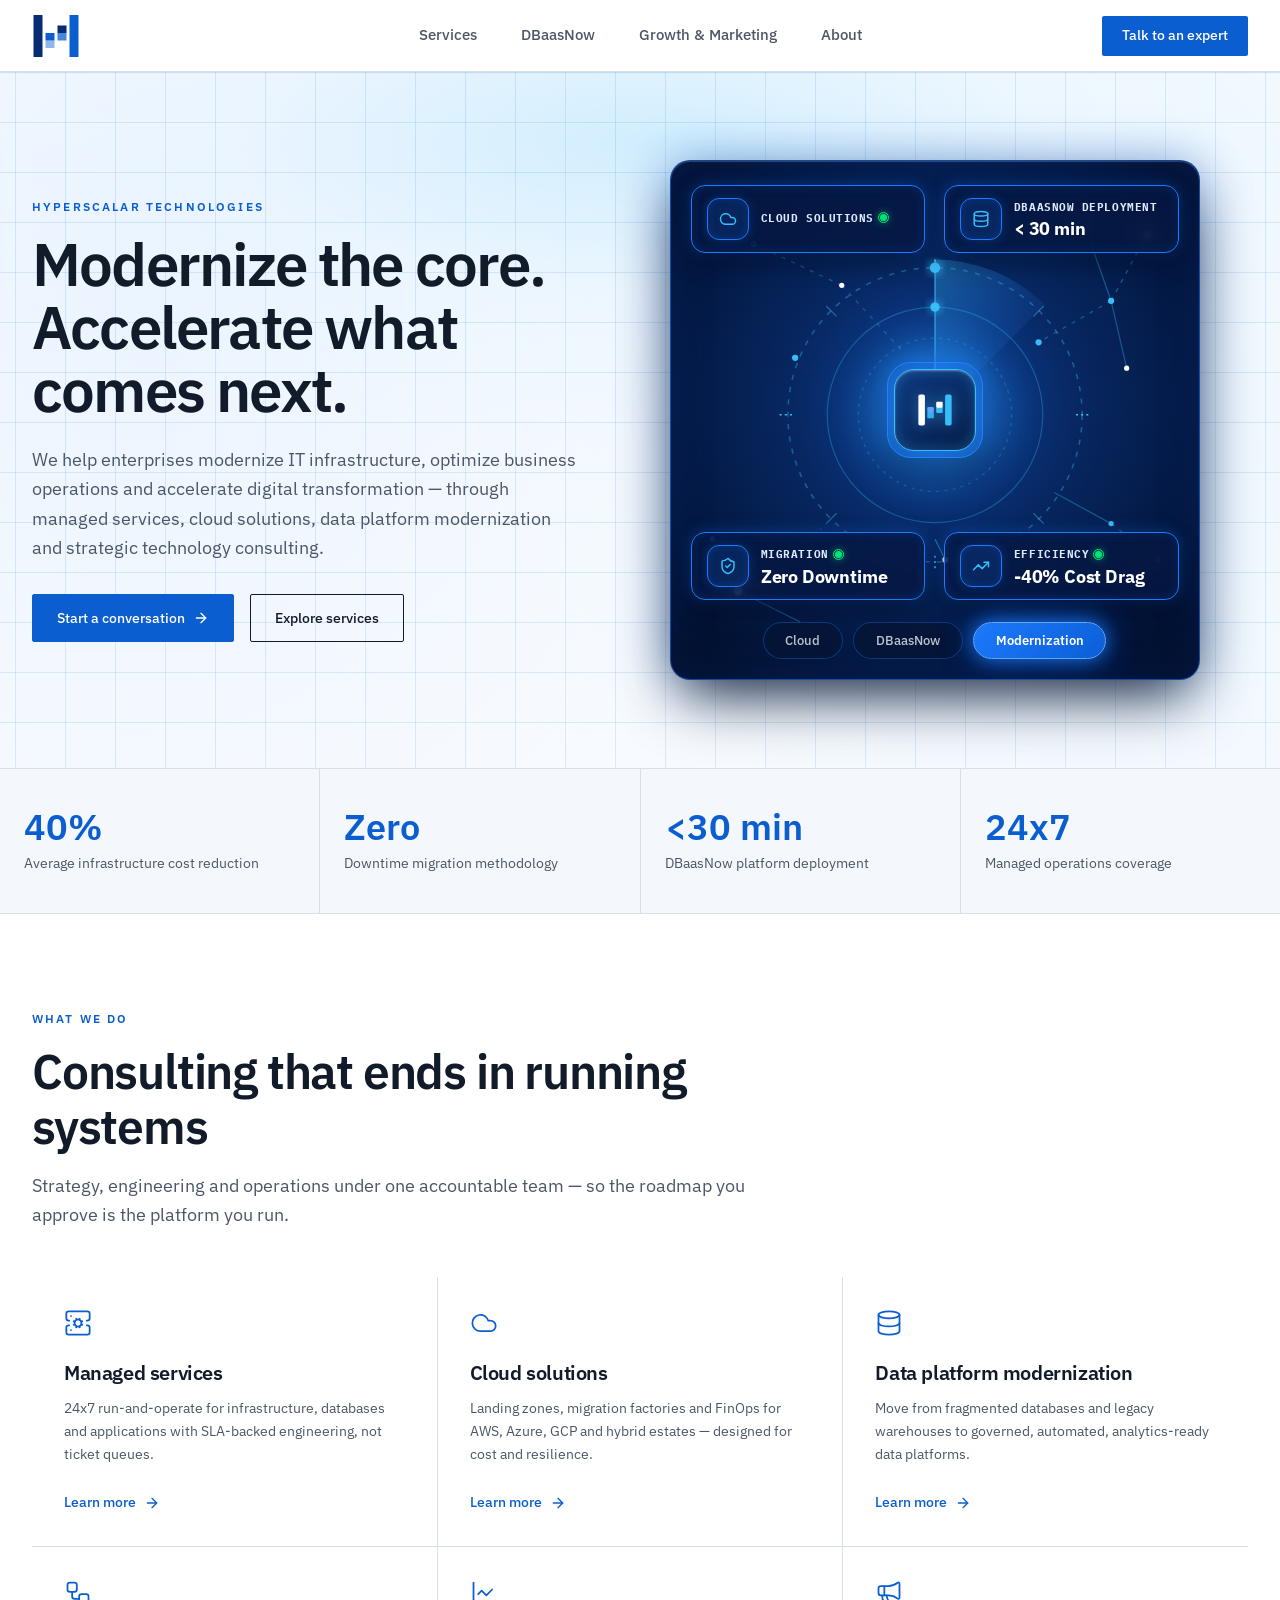
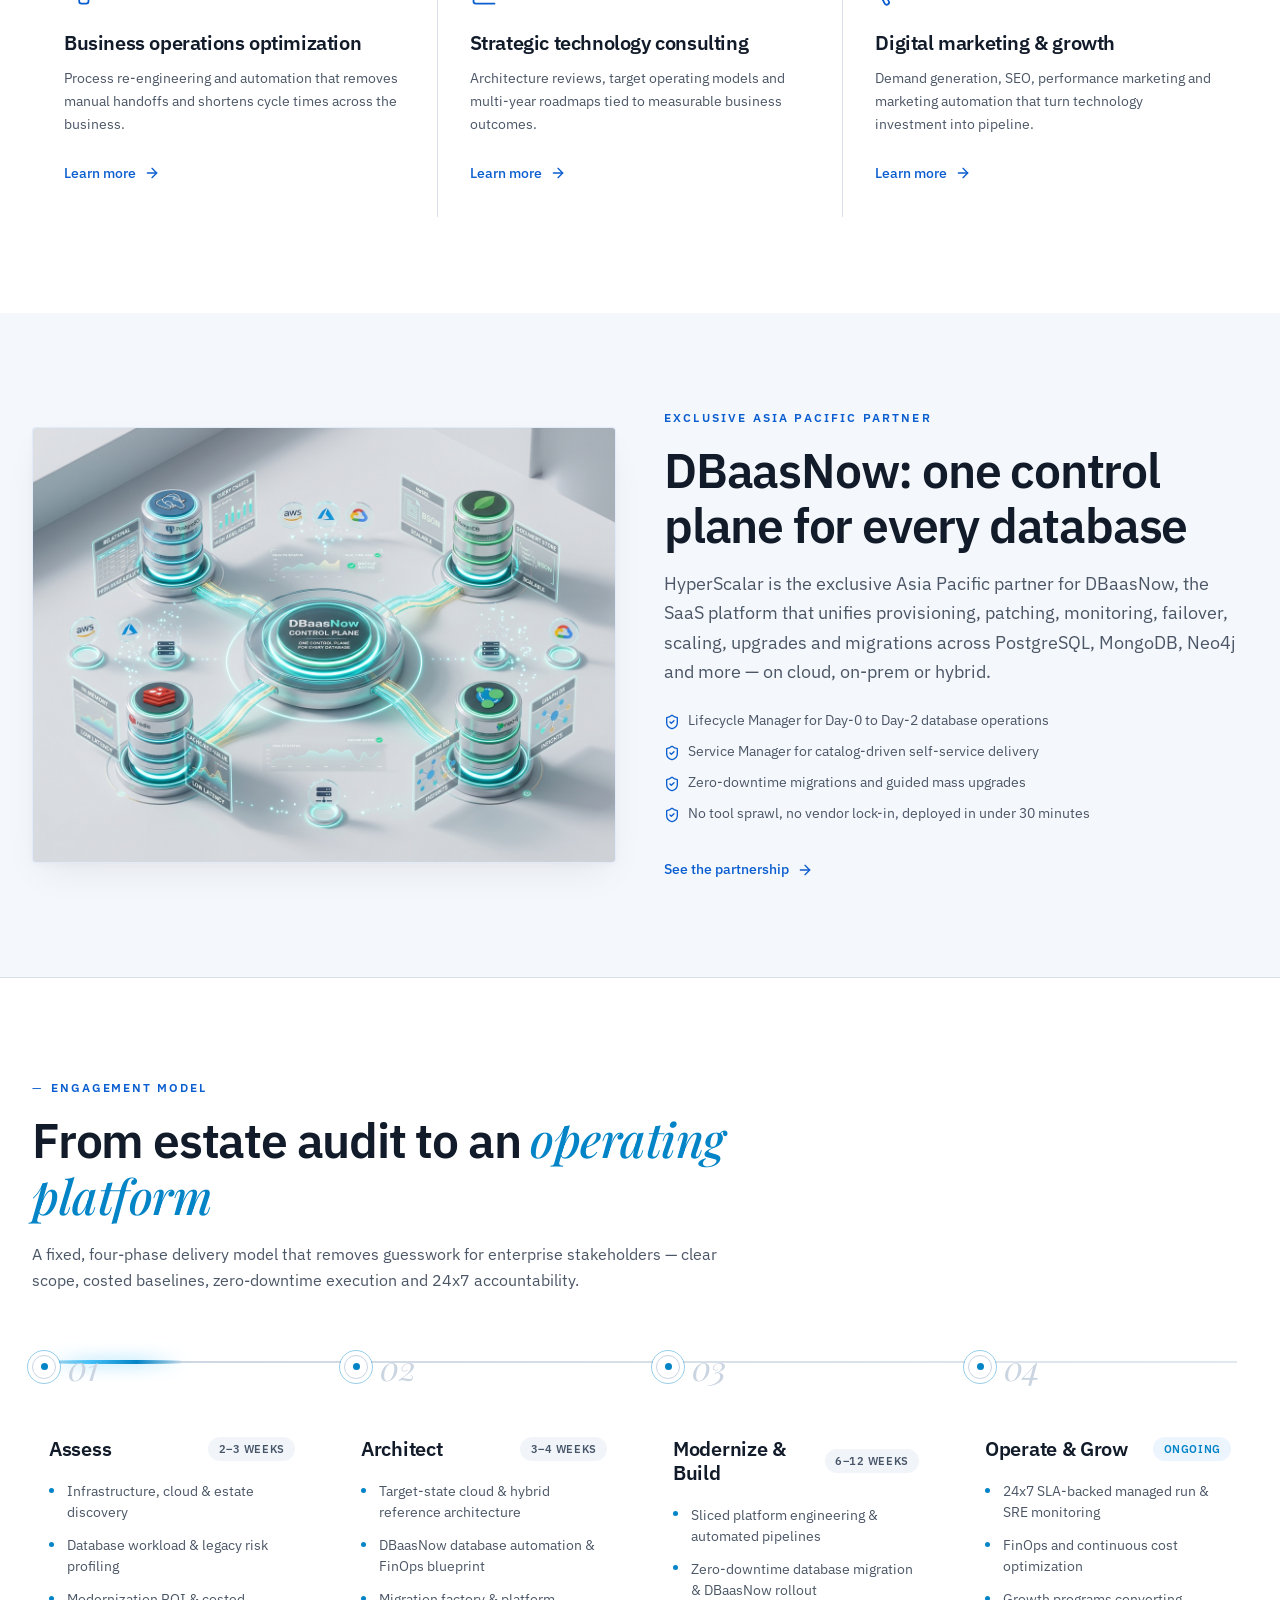
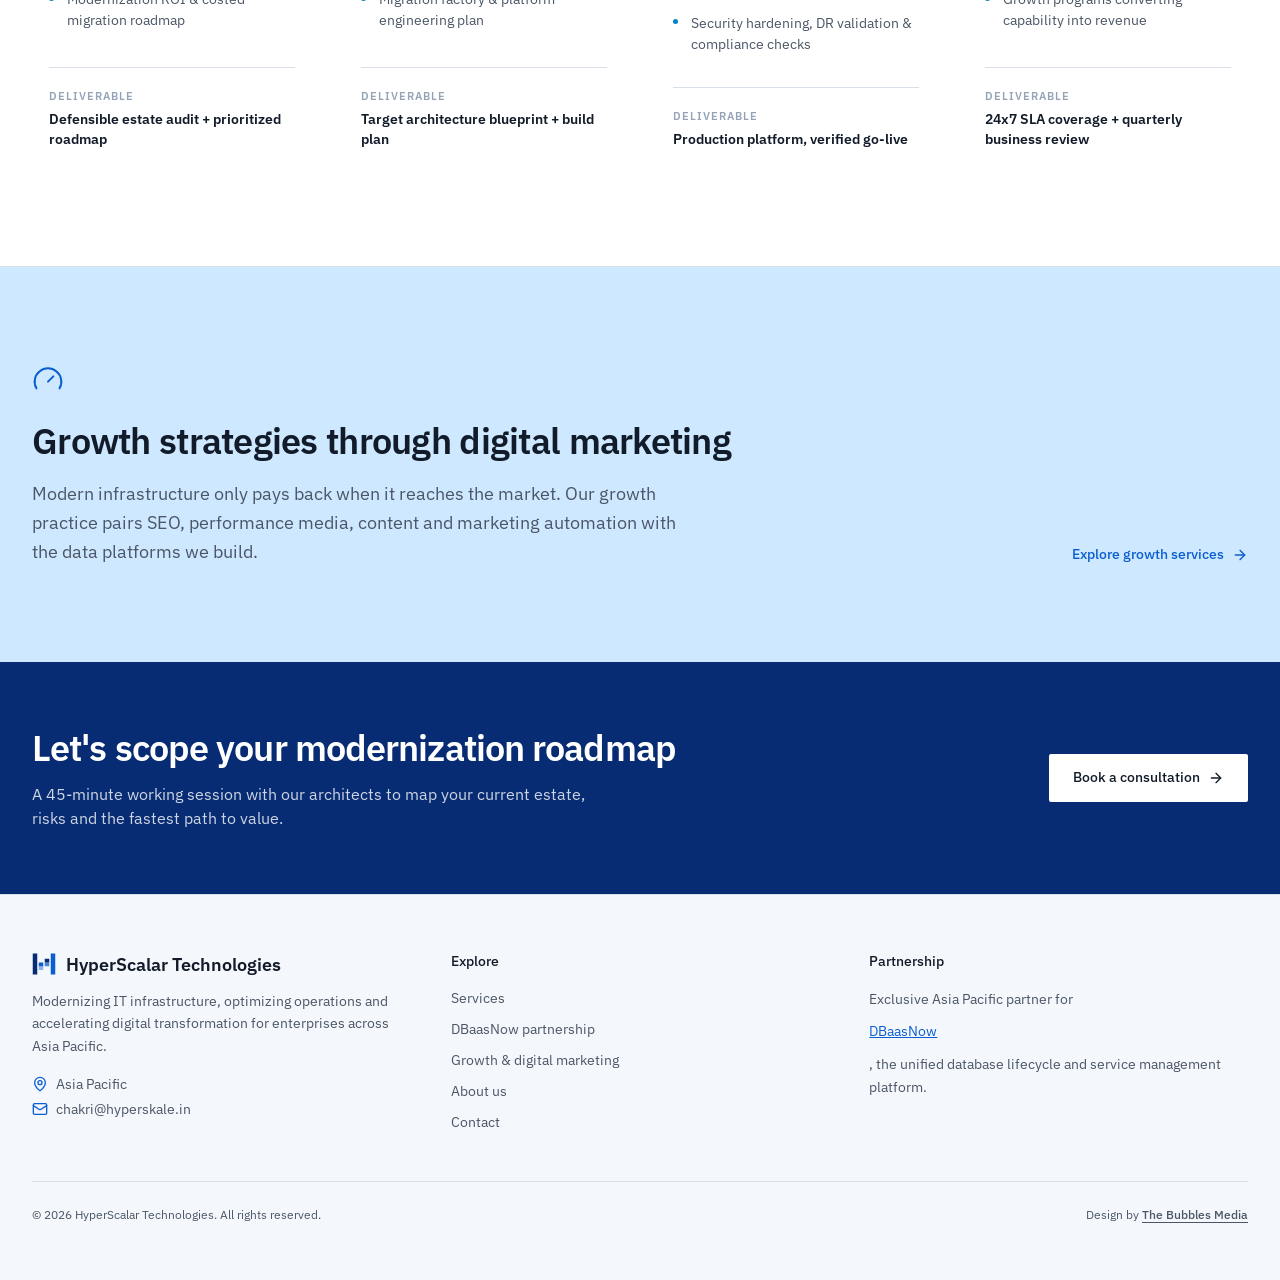
==== index.html @ 5273364a "gc" ====
<!DOCTYPE html>
<html lang="en">

<head>
  <meta charset="utf-8" />
  <meta name="viewport" content="width=device-width, initial-scale=1" />
  <title>HyperScalar Technologies — IT Modernization &amp; Digital Transformation</title>
  <meta name="description"
    content="HyperScalar Technologies helps enterprises modernize IT infrastructure, optimize operations and accelerate digital transformation through managed services, cloud, data platforms and strategy." />
  <meta name="author" content="HyperScalar Technologies" />
  <meta name="robots" content="index, follow" />
  <link rel="canonical" href="https://hyperskale.in/" />

  <!-- Open Graph / Facebook -->
  <meta property="og:site_name" content="HyperScalar Technologies" />
  <meta property="og:title" content="HyperScalar Technologies — IT Modernization &amp; Digital Transformation" />
  <meta property="og:description"
    content="HyperScalar Technologies helps enterprises modernize IT infrastructure, optimize operations and accelerate digital transformation through managed services, cloud, data platforms and strategy." />
  <meta property="og:url" content="https://hyperskale.in/" />
  <meta property="og:type" content="website" />
  <meta property="og:image" content="https://hyperskale.in/assets/images/hero.jpg" />

  <!-- Twitter / X -->
  <meta name="twitter:card" content="summary_large_image" />
  <meta name="twitter:title" content="HyperScalar Technologies — IT Modernization &amp; Digital Transformation" />
  <meta name="twitter:description"
    content="HyperScalar Technologies helps enterprises modernize IT infrastructure, optimize operations and accelerate digital transformation through managed services, cloud, data platforms and strategy." />
  <meta name="twitter:image" content="https://hyperskale.in/assets/images/hero.jpg" />

  <!-- Favicon and Manifest -->
  <link rel="icon" href="./favicon.svg" type="image/svg+xml" />
  <link rel="manifest" href="./site.webmanifest" />
  <meta name="theme-color" content="#0b5ed0" />

  <!-- Preconnect & Fonts -->
  <link rel="preconnect" href="https://fonts.googleapis.com" />
  <link rel="preconnect" href="https://fonts.gstatic.com" crossorigin="anonymous" />
  <link
    href="https://fonts.googleapis.com/css2?family=IBM+Plex+Sans:wght@400;500;600;700&amp;family=IBM+Plex+Mono:wght@400;500&amp;family=Playfair+Display:ital,wght@1,500;1,600&amp;display=swap"
    rel="stylesheet" />

  <!-- Preload Critical Hero Image -->
  <link rel="preload" as="image" href="./assets/images/hero.jpg" />

  <!-- Stylesheets -->
  <link rel="stylesheet" href="./assets/css/bootstrap.min.css" />
  <link rel="stylesheet" href="./assets/css/style.css?v=engagement_anim_2" />
  <link rel="stylesheet" href="./assets/css/responsive.css" />

  <!-- Structured Data JSON-LD (AEO & GEO optimized) -->
  <script type="application/ld+json">
  {
    "@context": "https://schema.org",
    "@graph": [
      {
        "@type": "Organization",
        "@id": "https://hyperskale.in/#organization",
        "name": "HyperScalar Technologies",
        "url": "https://hyperskale.in/",
        "logo": "https://hyperskale.in/favicon.svg",
        "description": "Enterprise IT modernization, managed services, cloud, data platform modernization and digital growth consulting.",
        "areaServed": "Asia Pacific",
        "contactPoint": {
          "@type": "ContactPoint",
          "email": "chakri@hyperskale.in",
          "contactType": "sales",
          "areaServed": "APAC",
          "availableLanguage": "English"
        }
      },
      {
        "@type": "WebSite",
        "@id": "https://hyperskale.in/#website",
        "url": "https://hyperskale.in/",
        "name": "HyperScalar Technologies",
        "publisher": {
          "@id": "https://hyperskale.in/#organization"
        }
      },
      {
        "@type": "WebPage",
        "@id": "https://hyperskale.in/#webpage",
        "url": "https://hyperskale.in/",
        "name": "HyperScalar Technologies — IT Modernization & Digital Transformation",
        "description": "HyperScalar Technologies helps enterprises modernize IT infrastructure, optimize operations and accelerate digital transformation through managed services, cloud, data platforms and strategy.",
        "isPartOf": {
          "@id": "https://hyperskale.in/#website"
        },
        "about": {
          "@id": "https://hyperskale.in/#organization"
        }
      }
    ]
  }
  </script>
</head>

<body>
  <!-- Header -->
  <header class="site-header">
    <div class="site-container">
      <a class="brand-logo-link" href="/" aria-label="HyperScalar Technologies">
        <svg viewBox="0 0 32 32" width="48" height="48" style="width:48px;height:48px;flex-shrink:0;" class="logo-svg"
          role="img" aria-label="HyperScalar Technologies" xmlns="http://www.w3.org/2000/svg">
          <rect x="1" y="2" width="6" height="28" fill="#072c73" class="fill-brand-deep"></rect>
          <rect x="25" y="2" width="6" height="28" fill="#0b5ed0" class="fill-brand"></rect>
          <rect x="9" y="19" width="6" height="5" fill="#0b5ed0" class="fill-brand" opacity="0.45"></rect>
          <rect x="17" y="14" width="6" height="5" fill="#0b5ed0" class="fill-brand" opacity="0.75"></rect>
          <rect x="9" y="14" width="6" height="5" fill="#0b5ed0" class="fill-brand"></rect>
          <rect x="17" y="9" width="6" height="5" fill="#072c73" class="fill-brand-deep"></rect>
        </svg>
      </a>
      <nav class="desktop-nav" aria-label="Main Navigation">
        <a href="/services" class="nav-link-custom">Services</a>
        <a href="/dbaasnow" class="nav-link-custom">DBaasNow</a>
        <a href="/growth" class="nav-link-custom">Growth &amp; Marketing</a>
        <a href="/about" class="nav-link-custom">About</a>
      </nav>
      <div class="header-cta-wrapper">
        <a href="/contact" class="btn-header-cta">Talk to an expert</a>
      </div>
      <button type="button" aria-label="Toggle navigation" aria-expanded="false" class="mobile-nav-toggle">
        <svg xmlns="http://www.w3.org/2000/svg" width="24" height="24" viewBox="0 0 24 24" fill="none"
          stroke="currentColor" stroke-width="2" stroke-linecap="round" stroke-linejoin="round"
          class="lucide lucide-menu" style="width:20px;height:20px;" aria-hidden="true">
          <path d="M4 5h16"></path>
          <path d="M4 12h16"></path>
          <path d="M4 19h16"></path>
        </svg>
      </button>
    </div>
  </header>

  <!-- Mobile Navigation Drawer -->
  <div class="mobile-menu-overlay" aria-hidden="true"></div>
  <div class="mobile-menu-drawer" aria-hidden="true" role="dialog" aria-modal="true" aria-label="Mobile Navigation">
    <nav class="mobile-nav-list">
      <a href="/services" class="mobile-nav-link">Services</a>
      <a href="/dbaasnow" class="mobile-nav-link">DBaasNow</a>
      <a href="/growth" class="mobile-nav-link">Growth &amp; Marketing</a>
      <a href="/about" class="mobile-nav-link">About</a>
    </nav>
    <div class="mobile-menu-cta">
      <a href="/contact" class="btn-brand-primary w-100">Talk to an expert</a>
    </div>
  </div>

  <!-- Main Content -->
  <main>
    <!-- Hero Section -->
    <section class="hero-section">
      <div class="site-container hero-inner-grid">
        <div>
          <p class="section-tag">HyperScalar Technologies</p>
          <h1 class="hero-heading">Modernize the core.<br />Accelerate what comes next.</h1>
          <p class="mt-4 lead-text" style="max-width: 36rem;">We help enterprises modernize IT infrastructure, optimize
            business operations and accelerate digital transformation — through managed services, cloud solutions, data
            platform modernization and strategic technology consulting.</p>
          <div class="mt-4 d-flex flex-wrap gap-3 pt-2">
            <a href="/contact" class="btn-brand-primary">Start a conversation <svg xmlns="http://www.w3.org/2000/svg"
                width="16" height="16" viewBox="0 0 24 24" fill="none" stroke="currentColor" stroke-width="2"
                stroke-linecap="round" stroke-linejoin="round" class="lucide lucide-arrow-right" aria-hidden="true">
                <path d="M5 12h14"></path>
                <path d="m12 5 7 7-7 7"></path>
              </svg></a>
            <a href="/services" class="btn-outline-ink">Explore services</a>
          </div>
        </div>
        <!-- Cybernetic Architecture & Cloud Modernization Visualizer (Matches Picture 1) -->
        <div class="cyber-hero-card" role="region"
          aria-label="HyperScalar Technologies Modernization Architecture & DBaasNow Engine Visualizer">
          <!-- Background SVG Graphics: Constellation Nodes + Radar Circles + Orbital Beacons -->
          <div class="cyber-card-bg" aria-hidden="true">
            <svg class="cyber-bg-svg" viewBox="0 0 500 500" fill="none" xmlns="http://www.w3.org/2000/svg">
              <!-- Radial Gradients & Glow Filters -->
              <defs>
                <radialGradient id="centerGlow" cx="50%" cy="48%" r="50%">
                  <stop offset="0%" stop-color="#1d7afc" stop-opacity="0.65" />
                  <stop offset="35%" stop-color="#0d47a1" stop-opacity="0.35" />
                  <stop offset="70%" stop-color="#082860" stop-opacity="0.15" />
                  <stop offset="100%" stop-color="#041436" stop-opacity="0" />
                </radialGradient>
                <linearGradient id="radarSweepGrad" x1="0%" y1="0%" x2="100%" y2="100%">
                  <stop offset="0%" stop-color="#38bdf8" stop-opacity="0.35" />
                  <stop offset="70%" stop-color="#1d7afc" stop-opacity="0.08" />
                  <stop offset="100%" stop-color="#1d7afc" stop-opacity="0" />
                </linearGradient>
                <filter id="neonGlow" x="-30%" y="-30%" width="160%" height="160%">
                  <feGaussianBlur stdDeviation="3.5" result="blur" />
                  <feComposite in="SourceGraphic" in2="blur" operator="over" />
                </filter>
                <filter id="beaconGlow" x="-50%" y="-50%" width="200%" height="200%">
                  <feGaussianBlur stdDeviation="4.5" result="blur" />
                  <feComposite in="SourceGraphic" in2="blur" operator="over" />
                </filter>
              </defs>

              <!-- Central Ambient Glow Spot -->
              <circle cx="250" cy="245" r="195" fill="url(#centerGlow)" class="cyber-ambient-glow" />

              <!-- Constellation Lines & Mesh Network with data streaming -->
              <!-- Top-Left Links -->
              <line x1="75" y1="80" x2="160" y2="120" stroke="rgba(56, 189, 248, 0.35)" stroke-width="1.2"
                class="cyber-stream-line" />
              <line x1="160" y1="120" x2="220" y2="185" stroke="rgba(56, 189, 248, 0.3)" stroke-width="1.2"
                class="cyber-stream-line" />

              <!-- Top-Right Constellation Triangles (Matching Picture 2) -->
              <line x1="390" y1="50" x2="455" y2="70" stroke="rgba(56, 189, 248, 0.4)" stroke-width="1.2"
                class="cyber-stream-line" />
              <line x1="455" y1="70" x2="420" y2="135" stroke="rgba(56, 189, 248, 0.4)" stroke-width="1.2"
                class="cyber-stream-line" />
              <line x1="390" y1="50" x2="420" y2="135" stroke="rgba(56, 189, 248, 0.4)" stroke-width="1.2" />
              <line x1="420" y1="135" x2="350" y2="175" stroke="rgba(56, 189, 248, 0.35)" stroke-width="1.2"
                class="cyber-stream-line" />
              <line x1="420" y1="135" x2="435" y2="200" stroke="rgba(56, 189, 248, 0.35)" stroke-width="1.2" />

              <!-- Bottom-Left Constellation Mesh -->
              <line x1="35" y1="365" x2="60" y2="415" stroke="rgba(56, 189, 248, 0.4)" stroke-width="1.2"
                class="cyber-stream-line" />
              <line x1="60" y1="415" x2="90" y2="405" stroke="rgba(56, 189, 248, 0.45)" stroke-width="1.2" />
              <line x1="90" y1="405" x2="140" y2="355" stroke="rgba(56, 189, 248, 0.35)" stroke-width="1.2"
                class="cyber-stream-line" />
              <line x1="60" y1="415" x2="120" y2="445" stroke="rgba(56, 189, 248, 0.35)" stroke-width="1.2" />

              <!-- Bottom-Right Constellation Mesh -->
              <line x1="420" y1="350" x2="465" y2="385" stroke="rgba(56, 189, 248, 0.35)" stroke-width="1.2"
                class="cyber-stream-line" />
              <line x1="365" y1="320" x2="420" y2="350" stroke="rgba(56, 189, 248, 0.35)" stroke-width="1.2" />
              <line x1="250" y1="365" x2="260" y2="385" stroke="rgba(56, 189, 248, 0.45)" stroke-width="1.2" />

              <!-- Glowing Constellation Star Nodes -->
              <circle cx="75" cy="80" r="3" fill="#38bdf8" class="star-twinkle-1" />
              <circle cx="160" cy="120" r="2.5" fill="#ffffff" class="star-twinkle-2" />
              <circle cx="390" cy="50" r="3" fill="#38bdf8" class="star-twinkle-1" />
              <circle cx="455" cy="70" r="4" fill="#ffffff" filter="url(#beaconGlow)" class="star-twinkle-3" />
              <circle cx="420" cy="135" r="3" fill="#38bdf8" class="star-twinkle-2" />
              <circle cx="435" cy="200" r="2.5" fill="#ffffff" class="star-twinkle-1" />
              <circle cx="350" cy="175" r="3" fill="#38bdf8" class="star-twinkle-2" />
              <circle cx="115" cy="190" r="3" fill="#38bdf8" class="star-twinkle-3" />
              <circle cx="35" cy="365" r="2.5" fill="#38bdf8" class="star-twinkle-1" />
              <circle cx="60" cy="415" r="4" fill="#ffffff" filter="url(#beaconGlow)" class="star-twinkle-3" />
              <circle cx="90" cy="405" r="3" fill="#38bdf8" class="star-twinkle-2" />
              <circle cx="260" cy="385" r="3" fill="#ffffff" class="star-twinkle-1" />
              <circle cx="420" cy="350" r="2.5" fill="#38bdf8" class="star-twinkle-2" />
              <circle cx="465" cy="385" r="3" fill="#ffffff" class="star-twinkle-3" />

              <!-- Concentric Radar / Orbital Rings centered at (250, 245) -->
              <!-- Mid Subtle Static Reference Ring -->
              <circle cx="250" cy="245" r="104" stroke="rgba(56, 189, 248, 0.3)" stroke-width="1.2" />

              <!-- Animated Outer Rotating Radar Group -->
              <g class="cyber-radar-outer-group">
                <circle cx="250" cy="245" r="142" stroke="rgba(56, 189, 248, 0.38)" stroke-width="1.5"
                  stroke-dasharray="5 7" />
                <!-- Radiating Axis Ticks on Outer Ring -->
                <line x1="250" y1="95" x2="250" y2="109" stroke="#38bdf8" stroke-width="1.5" stroke-dasharray="2 3" />
                <line x1="250" y1="381" x2="250" y2="395" stroke="#38bdf8" stroke-width="1.5" stroke-dasharray="2 3" />
                <line x1="100" y1="245" x2="114" y2="245" stroke="#38bdf8" stroke-width="1.5" stroke-dasharray="2 3" />
                <line x1="386" y1="245" x2="400" y2="245" stroke="#38bdf8" stroke-width="1.5" stroke-dasharray="2 3" />
                <!-- Diagonal Ticks (45, 135, 225, 315 deg) -->
                <line x1="145" y1="140" x2="155" y2="150" stroke="rgba(56, 189, 248, 0.45)" stroke-width="1.2" />
                <line x1="345" y1="150" x2="355" y2="140" stroke="rgba(56, 189, 248, 0.45)" stroke-width="1.2" />
                <line x1="145" y1="350" x2="155" y2="340" stroke="rgba(56, 189, 248, 0.45)" stroke-width="1.2" />
                <line x1="345" y1="340" x2="355" y2="350" stroke="rgba(56, 189, 248, 0.45)" stroke-width="1.2" />
              </g>

              <!-- Animated Inner Rotating Orbit Group (Counter-Rotation) -->
              <g class="cyber-radar-inner-group">
                <circle cx="250" cy="245" r="74" stroke="rgba(56, 189, 248, 0.28)" stroke-width="1.2"
                  stroke-dasharray="3 5" />
              </g>

              <!-- Rotating Radar Scanner Sweep Beam -->
              <g class="cyber-radar-scanner">
                <path d="M250 245 L250 95 A150 150 0 0 1 356 139 Z" fill="url(#radarSweepGrad)" />
                <line x1="250" y1="245" x2="250" y2="95" stroke="#38bdf8" stroke-width="1.5" opacity="0.65" />
              </g>

              <!-- Orbital Glowing Beacons Group (At 12 O'Clock, Exactly Matching Picture 2) -->
              <g class="cyber-beacons-orbit-group">
                <circle cx="250" cy="103" r="5" fill="#38bdf8" filter="url(#beaconGlow)" class="orbital-beacon-outer" />
                <circle cx="250" cy="141" r="4.5" fill="#38bdf8" filter="url(#beaconGlow)"
                  class="orbital-beacon-inner" />
              </g>
            </svg>
          </div>

          <!-- Top Floating Metric Cards Row (Cloud Core & DBaasNow Engine) -->
          <div class="cyber-cards-row cyber-row-top">
            <!-- Card 1: Top-Left (Cloud Core) -->
            <div class="cyber-metric-card" id="cardCloud" data-card="cloud">
              <div class="card-icon-box">
                <svg xmlns="http://www.w3.org/2000/svg" width="18" height="18" viewBox="0 0 24 24" fill="none"
                  stroke="currentColor" stroke-width="2" stroke-linecap="round" stroke-linejoin="round"
                  class="lucide lucide-cloud">
                  <path d="M17.5 19H9a7 7 0 1 1 6.71-9h1.79a4.5 4.5 0 1 1 0 9Z" />
                </svg>
              </div>
              <div class="card-content">
                <div class="card-label-row">
                  <span class="card-label">CLOUD Solutions</span>
                  <span class="card-live-dot" aria-hidden="true"></span>
                </div>
                <!-- <div class="card-value">99.999% SLA</div> -->
              </div>
            </div>

            <!-- Card 2: Top-Right (DBaasNow Engine) -->
            <div class="cyber-metric-card" id="cardDbaas" data-card="dbaas">
              <div class="card-icon-box">
                <svg xmlns="http://www.w3.org/2000/svg" width="18" height="18" viewBox="0 0 24 24" fill="none"
                  stroke="currentColor" stroke-width="2" stroke-linecap="round" stroke-linejoin="round"
                  class="lucide lucide-database">
                  <ellipse cx="12" cy="5" rx="9" ry="3" />
                  <path d="M3 5v14c0 1.66 4 3 9 3s9-1.34 9-3V5" />
                  <path d="M3 12c0 1.66 4 3 9 3s9-1.34 9-3" />
                </svg>
              </div>
              <div class="card-content">
                <div class="card-label-row">
                  <span class="card-label">DBAASNOW DEPLOYMENT</span>
                </div>
                <div class="card-value">&lt; 30 min</div>
              </div>
            </div>
          </div>

          <!-- Central Core Node: HyperScalar Logo Badge (Matches Picture 1) -->
          <div class="cyber-center-badge" aria-label="HyperScalar Technologies Engine Core">
            <div class="badge-halo" aria-hidden="true"></div>
            <div class="badge-outer-frame">
              <div class="badge-inner-glass">
                <svg viewBox="0 0 32 32" width="38" height="38" fill="none" xmlns="http://www.w3.org/2000/svg"
                  class="badge-logo-svg" role="img" aria-label="HyperScalar Logo">
                  <!-- White Left Bar -->
                  <rect x="2" y="3" width="5.5" height="26" rx="1.5" fill="#ffffff" />
                  <!-- Sky Blue Right Bar -->
                  <rect x="24.5" y="3" width="5.5" height="26" rx="1.5" fill="#38bdf8" />
                  <!-- Stepped Center Segments matching Picture 1 -->
                  <rect x="9.5" y="18" width="5.5" height="5" rx="1" fill="#38bdf8" opacity="0.9" />
                  <rect x="17" y="13.5" width="5.5" height="5" rx="1" fill="#38bdf8" />
                  <rect x="9.5" y="13.5" width="5.5" height="5" rx="1" fill="#60a5fa" />
                  <rect x="17" y="9" width="5.5" height="5" rx="1" fill="#ffffff" />
                </svg>
              </div>
            </div>
          </div>

          <!-- Bottom Floating Metric Cards Row (Migration & Efficiency) -->
          <div class="cyber-cards-row cyber-row-bottom">
            <!-- Card 3: Bottom-Left (Migration) -->
            <div class="cyber-metric-card" id="cardMigration" data-card="migration">
              <div class="card-icon-box">
                <svg xmlns="http://www.w3.org/2000/svg" width="18" height="18" viewBox="0 0 24 24" fill="none"
                  stroke="currentColor" stroke-width="2" stroke-linecap="round" stroke-linejoin="round"
                  class="lucide lucide-shield-check">
                  <path
                    d="M20 13c0 5-3.5 7.5-7.66 8.95a1 1 0 0 1-.67-.01C7.5 20.5 4 18 4 13V6a1 1 0 0 1 1-1c2 0 4.5-1.2 6.24-2.72a1.17 1.17 0 0 1 1.52 0C14.5 4.8 17 6 19 6a1 1 0 0 1 1 1z" />
                  <path d="m9 12 2 2 4-4" />
                </svg>
              </div>
              <div class="card-content">
                <div class="card-label-row">
                  <span class="card-label">MIGRATION</span>
                  <span class="card-live-dot" aria-hidden="true"></span>
                </div>
                <div class="card-value">Zero Downtime</div>
              </div>
            </div>

            <!-- Card 4: Bottom-Right (Efficiency) -->
            <div class="cyber-metric-card" id="cardEfficiency" data-card="efficiency">
              <div class="card-icon-box">
                <svg xmlns="http://www.w3.org/2000/svg" width="18" height="18" viewBox="0 0 24 24" fill="none"
                  stroke="currentColor" stroke-width="2" stroke-linecap="round" stroke-linejoin="round"
                  class="lucide lucide-trending-up">
                  <polyline points="22 7 13.5 15.5 8.5 10.5 2 17" />
                  <polyline points="16 7 22 7 22 13" />
                </svg>
              </div>
              <div class="card-content">
                <div class="card-label-row">
                  <span class="card-label">EFFICIENCY</span>
                  <span class="card-live-dot" aria-hidden="true"></span>
                </div>
                <div class="card-value">-40% Cost Drag</div>
              </div>
            </div>
          </div>

          <!-- Bottom Pill Switcher / Perspectives Bar -->
          <div class="cyber-tabs-bar" role="tablist" aria-label="Modernization Perspectives">
            <button type="button" class="cyber-tab-pill" data-mode="cloud" role="tab" aria-selected="false">
              Cloud
            </button>
            <button type="button" class="cyber-tab-pill" data-mode="dbaas" role="tab" aria-selected="false">
              DBaasNow
            </button>
            <button type="button" class="cyber-tab-pill active" data-mode="modernization" role="tab"
              aria-selected="true">
              Modernization
            </button>
          </div>
        </div>
      </div>
    </section>

    <!-- Stats Bar -->
    <section class="stats-section">
      <div class="site-container p-0">
        <div class="stats-grid">
          <div class="stat-item">
            <p class="stat-number" data-stat-target="40%">40%</p>
            <p class="stat-label">Average infrastructure cost reduction</p>
          </div>
          <div class="stat-item">
            <p class="stat-number" data-stat-target="Zero">Zero</p>
            <p class="stat-label">Downtime migration methodology</p>
          </div>
          <div class="stat-item">
            <p class="stat-number" data-stat-target="<30 min">&lt;30 min</p>
            <p class="stat-label">DBaasNow platform deployment</p>
          </div>
          <div class="stat-item">
            <p class="stat-number" data-stat-target="24x7">24x7</p>
            <p class="stat-label">Managed operations coverage</p>
          </div>
        </div>
      </div>
    </section>

    <!-- Services Grid (What we do) -->
    <section class="bg-background section-padding">
      <div class="site-container">
        <div style="max-width: 48rem;">
          <p class="section-tag">What we do</p>
          <h2 class="section-heading-large">Consulting that ends in running systems</h2>
          <p class="mt-3 lead-text">Strategy, engineering and operations under one accountable team — so the roadmap you
            approve is the platform you run.</p>
        </div>
        <div class="mt-5 border-card-grid-3">
          <!-- 1. Managed services -->
          <article class="service-card">
            <svg xmlns="http://www.w3.org/2000/svg" width="28" height="28" viewBox="0 0 24 24" fill="none"
              stroke="currentColor" stroke-width="1.5" stroke-linecap="round" stroke-linejoin="round"
              class="lucide lucide-server-cog text-brand" aria-hidden="true">
              <path d="m10.852 14.772-.383.923"></path>
              <path d="M13.148 14.772a3 3 0 1 0-2.296-5.544l-.383-.923"></path>
              <path d="m13.148 9.228.383-.923"></path>
              <path d="m13.53 15.696-.382-.924a3 3 0 1 1-2.296-5.544"></path>
              <path d="m14.772 10.852.923-.383"></path>
              <path d="m14.772 13.148.923.383"></path>
              <path d="M4.5 10H4a2 2 0 0 1-2-2V4a2 2 0 0 1 2-2h16a2 2 0 0 1 2 2v4a2 2 0 0 1-2 2h-.5"></path>
              <path d="M4.5 14H4a2 2 0 0 0-2 2v4a2 2 0 0 0 2 2h16a2 2 0 0 0 2-2v-4a2 2 0 0 0-2-2h-.5"></path>
              <path d="M6 18h.01"></path>
              <path d="M6 6h.01"></path>
              <path d="m9.228 10.852-.923-.383"></path>
              <path d="m9.228 13.148-.923.383"></path>
            </svg>
            <h3 class="card-title">Managed services</h3>
            <p class="card-text">24x7 run-and-operate for infrastructure, databases and applications with SLA-backed
              engineering, not ticket queues.</p>
            <div class="card-action">
              <a href="/services" class="link-arrow">Learn more<svg xmlns="http://www.w3.org/2000/svg" width="16"
                  height="16" viewBox="0 0 24 24" fill="none" stroke="currentColor" stroke-width="2"
                  stroke-linecap="round" stroke-linejoin="round" class="lucide lucide-arrow-right" aria-hidden="true">
                  <path d="M5 12h14"></path>
                  <path d="m12 5 7 7-7 7"></path>
                </svg></a>
            </div>
          </article>

          <!-- 2. Cloud solutions -->
          <article class="service-card">
            <svg xmlns="http://www.w3.org/2000/svg" width="28" height="28" viewBox="0 0 24 24" fill="none"
              stroke="currentColor" stroke-width="1.5" stroke-linecap="round" stroke-linejoin="round"
              class="lucide lucide-cloud text-brand" aria-hidden="true">
              <path d="M17.5 19H9a7 7 0 1 1 6.71-9h1.79a4.5 4.5 0 1 1 0 9Z"></path>
            </svg>
            <h3 class="card-title">Cloud solutions</h3>
            <p class="card-text">Landing zones, migration factories and FinOps for AWS, Azure, GCP and hybrid estates —
              designed for cost and resilience.</p>
            <div class="card-action">
              <a href="/services" class="link-arrow">Learn more<svg xmlns="http://www.w3.org/2000/svg" width="16"
                  height="16" viewBox="0 0 24 24" fill="none" stroke="currentColor" stroke-width="2"
                  stroke-linecap="round" stroke-linejoin="round" class="lucide lucide-arrow-right" aria-hidden="true">
                  <path d="M5 12h14"></path>
                  <path d="m12 5 7 7-7 7"></path>
                </svg></a>
            </div>
          </article>

          <!-- 3. Data platform modernization -->
          <article class="service-card">
            <svg xmlns="http://www.w3.org/2000/svg" width="28" height="28" viewBox="0 0 24 24" fill="none"
              stroke="currentColor" stroke-width="1.5" stroke-linecap="round" stroke-linejoin="round"
              class="lucide lucide-database text-brand" aria-hidden="true">
              <ellipse cx="12" cy="5" rx="9" ry="3"></ellipse>
              <path d="M3 5V19A9 3 0 0 0 21 19V5"></path>
              <path d="M3 12A9 3 0 0 0 21 12"></path>
            </svg>
            <h3 class="card-title">Data platform modernization</h3>
            <p class="card-text">Move from fragmented databases and legacy warehouses to governed, automated,
              analytics-ready data platforms.</p>
            <div class="card-action">
              <a href="/services" class="link-arrow">Learn more<svg xmlns="http://www.w3.org/2000/svg" width="16"
                  height="16" viewBox="0 0 24 24" fill="none" stroke="currentColor" stroke-width="2"
                  stroke-linecap="round" stroke-linejoin="round" class="lucide lucide-arrow-right" aria-hidden="true">
                  <path d="M5 12h14"></path>
                  <path d="m12 5 7 7-7 7"></path>
                </svg></a>
            </div>
          </article>

          <!-- 4. Business operations optimization -->
          <article class="service-card">
            <svg xmlns="http://www.w3.org/2000/svg" width="28" height="28" viewBox="0 0 24 24" fill="none"
              stroke="currentColor" stroke-width="1.5" stroke-linecap="round" stroke-linejoin="round"
              class="lucide lucide-workflow text-brand" aria-hidden="true">
              <rect width="8" height="8" x="3" y="3" rx="2"></rect>
              <path d="M7 11v4a2 2 0 0 0 2 2h4"></path>
              <rect width="8" height="8" x="13" y="13" rx="2"></rect>
            </svg>
            <h3 class="card-title">Business operations optimization</h3>
            <p class="card-text">Process re-engineering and automation that removes manual handoffs and shortens cycle
              times across the business.</p>
            <div class="card-action">
              <a href="/services" class="link-arrow">Learn more<svg xmlns="http://www.w3.org/2000/svg" width="16"
                  height="16" viewBox="0 0 24 24" fill="none" stroke="currentColor" stroke-width="2"
                  stroke-linecap="round" stroke-linejoin="round" class="lucide lucide-arrow-right" aria-hidden="true">
                  <path d="M5 12h14"></path>
                  <path d="m12 5 7 7-7 7"></path>
                </svg></a>
            </div>
          </article>

          <!-- 5. Strategic technology consulting -->
          <article class="service-card">
            <svg xmlns="http://www.w3.org/2000/svg" width="28" height="28" viewBox="0 0 24 24" fill="none"
              stroke="currentColor" stroke-width="1.5" stroke-linecap="round" stroke-linejoin="round"
              class="lucide lucide-chart-line text-brand" aria-hidden="true">
              <path d="M3 3v16a2 2 0 0 0 2 2h16"></path>
              <path d="m19 9-5 5-4-4-3 3"></path>
            </svg>
            <h3 class="card-title">Strategic technology consulting</h3>
            <p class="card-text">Architecture reviews, target operating models and multi-year roadmaps tied to
              measurable business outcomes.</p>
            <div class="card-action">
              <a href="/services" class="link-arrow">Learn more<svg xmlns="http://www.w3.org/2000/svg" width="16"
                  height="16" viewBox="0 0 24 24" fill="none" stroke="currentColor" stroke-width="2"
                  stroke-linecap="round" stroke-linejoin="round" class="lucide lucide-arrow-right" aria-hidden="true">
                  <path d="M5 12h14"></path>
                  <path d="m12 5 7 7-7 7"></path>
                </svg></a>
            </div>
          </article>

          <!-- 6. Digital marketing & growth -->
          <article class="service-card">
            <svg xmlns="http://www.w3.org/2000/svg" width="28" height="28" viewBox="0 0 24 24" fill="none"
              stroke="currentColor" stroke-width="1.5" stroke-linecap="round" stroke-linejoin="round"
              class="lucide lucide-megaphone text-brand" aria-hidden="true">
              <path
                d="M11 6a13 13 0 0 0 8.4-2.8A1 1 0 0 1 21 4v12a1 1 0 0 1-1.6.8A13 13 0 0 0 11 14H5a2 2 0 0 1-2-2V8a2 2 0 0 1 2-2z">
              </path>
              <path d="M6 14a12 12 0 0 0 2.4 7.2 2 2 0 0 0 3.2-2.4A8 8 0 0 1 10 14"></path>
              <path d="M8 6v8"></path>
            </svg>
            <h3 class="card-title">Digital marketing &amp; growth</h3>
            <p class="card-text">Demand generation, SEO, performance marketing and marketing automation that turn
              technology investment into pipeline.</p>
            <div class="card-action">
              <a href="/services" class="link-arrow">Learn more<svg xmlns="http://www.w3.org/2000/svg" width="16"
                  height="16" viewBox="0 0 24 24" fill="none" stroke="currentColor" stroke-width="2"
                  stroke-linecap="round" stroke-linejoin="round" class="lucide lucide-arrow-right" aria-hidden="true">
                  <path d="M5 12h14"></path>
                  <path d="m12 5 7 7-7 7"></path>
                </svg></a>
            </div>
          </article>
        </div>
      </div>
    </section>

    <!-- DBaasNow Section -->
    <section class="bg-surface section-padding">
      <div class="site-container">
        <div class="row align-items-center g-5">
          <div class="col-lg-6">
            <img src="./assets/images/dbaasnow-architecture.jpg"
              alt="DBaasNow unified multi-cloud database control plane and lifecycle management architecture"
              width="1400" height="1000" loading="lazy" class="w-100 object-fit-cover dbaasnow-feature-img" />
          </div>
          <div class="col-lg-6">
            <p class="section-tag">Exclusive Asia Pacific partner</p>
            <h2 class="section-heading-large">DBaasNow: one control plane for every database</h2>
            <p class="mt-3 lead-text">HyperScalar is the exclusive Asia Pacific partner for DBaasNow, the SaaS platform
              that unifies provisioning, patching, monitoring, failover, scaling, upgrades and migrations across
              PostgreSQL, MongoDB, Neo4j and more — on cloud, on-prem or hybrid.</p>
            <ul class="mt-4 service-bullet-list">
              <li class="d-flex align-items-start gap-2">
                <svg xmlns="http://www.w3.org/2000/svg" width="16" height="16" viewBox="0 0 24 24" fill="none"
                  stroke="currentColor" stroke-width="2" stroke-linecap="round" stroke-linejoin="round"
                  class="lucide lucide-shield-check text-brand flex-shrink-0 mt-1" aria-hidden="true">
                  <path
                    d="M20 13c0 5-3.5 7.5-7.66 8.95a1 1 0 0 1-.67-.01C7.5 20.5 4 18 4 13V6a1 1 0 0 1 1-1c2 0 4.5-1.2 6.24-2.72a1.17 1.17 0 0 1 1.52 0C14.51 3.81 17 5 19 5a1 1 0 0 1 1 1z">
                  </path>
                  <path d="m9 12 2 2 4-4"></path>
                </svg>
                <span>Lifecycle Manager for Day-0 to Day-2 database operations</span>
              </li>
              <li class="d-flex align-items-start gap-2">
                <svg xmlns="http://www.w3.org/2000/svg" width="16" height="16" viewBox="0 0 24 24" fill="none"
                  stroke="currentColor" stroke-width="2" stroke-linecap="round" stroke-linejoin="round"
                  class="lucide lucide-shield-check text-brand flex-shrink-0 mt-1" aria-hidden="true">
                  <path
                    d="M20 13c0 5-3.5 7.5-7.66 8.95a1 1 0 0 1-.67-.01C7.5 20.5 4 18 4 13V6a1 1 0 0 1 1-1c2 0 4.5-1.2 6.24-2.72a1.17 1.17 0 0 1 1.52 0C14.51 3.81 17 5 19 5a1 1 0 0 1 1 1z">
                  </path>
                  <path d="m9 12 2 2 4-4"></path>
                </svg>
                <span>Service Manager for catalog-driven self-service delivery</span>
              </li>
              <li class="d-flex align-items-start gap-2">
                <svg xmlns="http://www.w3.org/2000/svg" width="16" height="16" viewBox="0 0 24 24" fill="none"
                  stroke="currentColor" stroke-width="2" stroke-linecap="round" stroke-linejoin="round"
                  class="lucide lucide-shield-check text-brand flex-shrink-0 mt-1" aria-hidden="true">
                  <path
                    d="M20 13c0 5-3.5 7.5-7.66 8.95a1 1 0 0 1-.67-.01C7.5 20.5 4 18 4 13V6a1 1 0 0 1 1-1c2 0 4.5-1.2 6.24-2.72a1.17 1.17 0 0 1 1.52 0C14.51 3.81 17 5 19 5a1 1 0 0 1 1 1z">
                  </path>
                  <path d="m9 12 2 2 4-4"></path>
                </svg>
                <span>Zero-downtime migrations and guided mass upgrades</span>
              </li>
              <li class="d-flex align-items-start gap-2">
                <svg xmlns="http://www.w3.org/2000/svg" width="16" height="16" viewBox="0 0 24 24" fill="none"
                  stroke="currentColor" stroke-width="2" stroke-linecap="round" stroke-linejoin="round"
                  class="lucide lucide-shield-check text-brand flex-shrink-0 mt-1" aria-hidden="true">
                  <path
                    d="M20 13c0 5-3.5 7.5-7.66 8.95a1 1 0 0 1-.67-.01C7.5 20.5 4 18 4 13V6a1 1 0 0 1 1-1c2 0 4.5-1.2 6.24-2.72a1.17 1.17 0 0 1 1.52 0C14.51 3.81 17 5 19 5a1 1 0 0 1 1 1z">
                  </path>
                  <path d="m9 12 2 2 4-4"></path>
                </svg>
                <span>No tool sprawl, no vendor lock-in, deployed in under 30 minutes</span>
              </li>
            </ul>
            <div class="mt-4 pt-2">
              <a href="/dbaasnow" class="link-arrow">See the partnership<svg xmlns="http://www.w3.org/2000/svg"
                  width="16" height="16" viewBox="0 0 24 24" fill="none" stroke="currentColor" stroke-width="2"
                  stroke-linecap="round" stroke-linejoin="round" class="lucide lucide-arrow-right" aria-hidden="true">
                  <path d="M5 12h14"></path>
                  <path d="m12 5 7 7-7 7"></path>
                </svg></a>
            </div>
          </div>
        </div>
      </div>
    </section>

    <!-- Engagement Model Section (Matches Reference Image) -->
    <section class="engagement-section section-padding bg-background">
      <div class="site-container">
        <!-- Header -->
        <div class="engagement-header">
          <p class="engagement-tag">
            <span class="tag-dash" aria-hidden="true">—</span> ENGAGEMENT MODEL
          </p>
          <h2 class="engagement-heading">
            From estate audit to an <span class="heading-serif-italic">operating platform</span>
          </h2>
          <p class="engagement-lead">
            A fixed, four-phase delivery model that removes guesswork for enterprise stakeholders — clear scope, costed baselines, zero-downtime execution and 24x7 accountability.
          </p>
        </div>

        <!-- 4-Phase Timeline Grid -->
        <div class="engagement-timeline-wrapper">
          <!-- Desktop Horizontal Timeline Track & Nodes -->
          <div class="engagement-timeline-track" aria-hidden="true">
            <div class="timeline-node" data-step="1">
              <span class="timeline-dot"><span class="dot-core"></span></span>
              <span class="timeline-watermark">01</span>
            </div>
            <div class="timeline-node" data-step="2">
              <span class="timeline-dot"><span class="dot-core"></span></span>
              <span class="timeline-watermark">02</span>
            </div>
            <div class="timeline-node" data-step="3">
              <span class="timeline-dot"><span class="dot-core"></span></span>
              <span class="timeline-watermark">03</span>
            </div>
            <div class="timeline-node" data-step="4">
              <span class="timeline-dot"><span class="dot-core"></span></span>
              <span class="timeline-watermark">04</span>
            </div>
          </div>

          <!-- 4 Phase Cards Grid -->
          <div class="engagement-grid">
            <!-- Phase 1: Assess -->
            <div class="engagement-phase-card" data-step="1">
              <div class="phase-header">
                <div class="d-flex align-items-center gap-2">
                  <span class="phase-step-tag d-lg-none" aria-hidden="true">01</span>
                  <h3 class="phase-title">Assess</h3>
                </div>
                <span class="phase-badge">2–3 WEEKS</span>
              </div>
              <ul class="phase-bullets">
                <li>Infrastructure, cloud &amp; estate discovery</li>
                <li>Database workload &amp; legacy risk profiling</li>
                <li>Modernization ROI &amp; costed migration roadmap</li>
              </ul>
              <div class="phase-deliverable">
                <span class="deliverable-label">DELIVERABLE</span>
                <p class="deliverable-text">Defensible estate audit + prioritized roadmap</p>
              </div>
            </div>

            <!-- Phase 2: Architect -->
            <div class="engagement-phase-card" data-step="2">
              <div class="phase-header">
                <div class="d-flex align-items-center gap-2">
                  <span class="phase-step-tag d-lg-none" aria-hidden="true">02</span>
                  <h3 class="phase-title">Architect</h3>
                </div>
                <span class="phase-badge">3–4 WEEKS</span>
              </div>
              <ul class="phase-bullets">
                <li>Target-state cloud &amp; hybrid reference architecture</li>
                <li>DBaasNow database automation &amp; FinOps blueprint</li>
                <li>Migration factory &amp; platform engineering plan</li>
              </ul>
              <div class="phase-deliverable">
                <span class="deliverable-label">DELIVERABLE</span>
                <p class="deliverable-text">Target architecture blueprint + build plan</p>
              </div>
            </div>

            <!-- Phase 3: Modernize & Build -->
            <div class="engagement-phase-card" data-step="3">
              <div class="phase-header">
                <div class="d-flex align-items-center gap-2">
                  <span class="phase-step-tag d-lg-none" aria-hidden="true">03</span>
                  <h3 class="phase-title">Modernize &amp; Build</h3>
                </div>
                <span class="phase-badge">6–12 WEEKS</span>
              </div>
              <ul class="phase-bullets">
                <li>Sliced platform engineering &amp; automated pipelines</li>
                <li>Zero-downtime database migration &amp; DBaasNow rollout</li>
                <li>Security hardening, DR validation &amp; compliance checks</li>
              </ul>
              <div class="phase-deliverable">
                <span class="deliverable-label">DELIVERABLE</span>
                <p class="deliverable-text">Production platform, verified go-live</p>
              </div>
            </div>

            <!-- Phase 4: Operate & Grow -->
            <div class="engagement-phase-card" data-step="4">
              <div class="phase-header">
                <div class="d-flex align-items-center gap-2">
                  <span class="phase-step-tag d-lg-none" aria-hidden="true">04</span>
                  <h3 class="phase-title">Operate &amp; Grow</h3>
                </div>
                <span class="phase-badge phase-badge-ongoing">ONGOING</span>
              </div>
              <ul class="phase-bullets">
                <li>24x7 SLA-backed managed run &amp; SRE monitoring</li>
                <li>FinOps and continuous cost optimization</li>
                <li>Growth programs converting capability into revenue</li>
              </ul>
              <div class="phase-deliverable">
                <span class="deliverable-label">DELIVERABLE</span>
                <p class="deliverable-text">24x7 SLA coverage + quarterly business review</p>
              </div>
            </div>
          </div>
        </div>
      </div>
    </section>

    <!-- Growth strategies section -->
    <section class="bg-brand-soft section-padding">
      <div class="site-container">
        <div class="row align-items-end g-4">
          <div class="col-lg-8">
            <svg xmlns="http://www.w3.org/2000/svg" width="32" height="32" viewBox="0 0 24 24" fill="none"
              stroke="currentColor" stroke-width="1.5" stroke-linecap="round" stroke-linejoin="round"
              class="lucide lucide-gauge text-brand" aria-hidden="true">
              <path d="m12 14 4-4"></path>
              <path d="M3.34 19a10 10 0 1 1 17.32 0"></path>
            </svg>
            <h2 class="mt-4 section-heading-medium">Growth strategies through digital marketing</h2>
            <p class="mt-3 lead-text" style="max-width: 42rem;">Modern infrastructure only pays back when it reaches the
              market. Our growth practice pairs SEO, performance media, content and marketing automation with the data
              platforms we build.</p>
          </div>
          <div class="col-lg-4 text-lg-end">
            <a href="/growth" class="link-arrow">Explore growth services<svg xmlns="http://www.w3.org/2000/svg"
                width="16" height="16" viewBox="0 0 24 24" fill="none" stroke="currentColor" stroke-width="2"
                stroke-linecap="round" stroke-linejoin="round" class="lucide lucide-arrow-right" aria-hidden="true">
                <path d="M5 12h14"></path>
                <path d="m12 5 7 7-7 7"></path>
              </svg></a>
          </div>
        </div>
      </div>
    </section>

    <!-- Roadmap CTA Banner -->
    <section class="cta-banner-section">
      <div class="site-container">
        <div class="cta-banner-content">
          <div>
            <h2 class="cta-banner-title">Let&#x27;s scope your modernization roadmap</h2>
            <p class="cta-banner-desc">A 45-minute working session with our architects to map your current estate, risks
              and the fastest path to value.</p>
          </div>
          <a href="/contact" class="btn-banner-action">Book a consultation <svg xmlns="http://www.w3.org/2000/svg"
              width="16" height="16" viewBox="0 0 24 24" fill="none" stroke="currentColor" stroke-width="2"
              stroke-linecap="round" stroke-linejoin="round" class="lucide lucide-arrow-right" aria-hidden="true">
              <path d="M5 12h14"></path>
              <path d="m12 5 7 7-7 7"></path>
            </svg></a>
        </div>
      </div>
    </section>
  </main>

  <!-- Footer -->
  <footer class="site-footer">
    <div class="site-container footer-inner">
      <div class="footer-grid">
        <div>
          <p class="footer-brand-title">
            <svg viewBox="0 0 32 32" style="width:24px;height:24px;" role="img" aria-label="HyperScalar Technologies"
              xmlns="http://www.w3.org/2000/svg">
              <rect x="1" y="2" width="6" height="28" class="fill-brand-deep"></rect>
              <rect x="25" y="2" width="6" height="28" class="fill-brand"></rect>
              <rect x="9" y="19" width="6" height="5" class="fill-brand" opacity="0.45"></rect>
              <rect x="17" y="14" width="6" height="5" class="fill-brand" opacity="0.75"></rect>
              <rect x="9" y="14" width="6" height="5" class="fill-brand"></rect>
              <rect x="17" y="9" width="6" height="5" class="fill-brand-deep"></rect>
            </svg>
            HyperScalar Technologies
          </p>
          <p class="footer-brand-desc">Modernizing IT infrastructure, optimizing operations and accelerating digital
            transformation for enterprises across Asia Pacific.</p>
          <div class="footer-contact-info">
            <p class="footer-info-item">
              <svg xmlns="http://www.w3.org/2000/svg" width="16" height="16" viewBox="0 0 24 24" fill="none"
                stroke="currentColor" stroke-width="2" stroke-linecap="round" stroke-linejoin="round"
                class="lucide lucide-map-pin" aria-hidden="true">
                <path
                  d="M20 10c0 4.993-5.539 10.193-7.399 11.799a1 1 0 0 1-1.202 0C9.539 20.193 4 14.993 4 10a8 8 0 0 1 16 0">
                </path>
                <circle cx="12" cy="10" r="3"></circle>
              </svg>
              Asia Pacific
            </p>
            <a href="mailto:chakri@hyperskale.in" class="footer-info-item">
              <svg xmlns="http://www.w3.org/2000/svg" width="16" height="16" viewBox="0 0 24 24" fill="none"
                stroke="currentColor" stroke-width="2" stroke-linecap="round" stroke-linejoin="round"
                class="lucide lucide-mail" aria-hidden="true">
                <path d="m22 7-8.991 5.727a2 2 0 0 1-2.009 0L2 7"></path>
                <rect x="2" y="4" width="20" height="16" rx="2"></rect>
              </svg>
              chakri@hyperskale.in
            </a>
          </div>
        </div>
        <div>
          <p class="footer-col-title">Explore</p>
          <ul class="footer-nav-list">
            <li><a href="/services">Services</a></li>
            <li><a href="/dbaasnow">DBaasNow partnership</a></li>
            <li><a href="/growth">Growth &amp; digital marketing</a></li>
            <li><a href="/about">About us</a></li>
            <li><a href="/contact">Contact</a></li>
          </ul>
        </div>
        <div>
          <p class="footer-col-title">Partnership</p>
          <p class="footer-nav-list" style="line-height:1.625;">Exclusive Asia Pacific partner for <a
              href="https://dbaasnow.com/welcome/" target="_blank" rel="noreferrer"
              style="color:var(--color-brand);text-decoration:underline;">DBaasNow</a>, the unified database lifecycle
            and service management platform.</p>
        </div>
      </div>
      <div class="footer-bottom-bar">
        <span>© 2026 HyperScalar Technologies. All rights reserved.</span>
        <span>Design by <a href="https://thebubblesmedia.com/" target="_blank" rel="noopener noreferrer"
            class="bubbles-media-link">The Bubbles Media</a></span>
      </div>
    </div>
  </footer>

  <!-- Scripts -->
  <script src="./assets/js/bootstrap.bundle.min.js" defer></script>
  <script src="./assets/js/main.js" defer></script>
  <script src="./assets/js/animations.js?v=stats_counter" defer></script>
</body>

</html>
---- assets/css/style.css ----
/* ==========================================================================
   HyperScalar Technologies — Core Stylesheet
   Modern, semantic, performant CSS architecture with Bootstrap 5 integration
   ========================================================================== */

/* --------------------------------------------------------------------------
   1. Design Tokens & CSS Custom Properties
   -------------------------------------------------------------------------- */
:root {
  /* Color Palette (exact matching with sRGB fallbacks & OKLCH support) */
  --color-background: #ffffff;
  --color-foreground: #121b29;
  --color-surface: #f4f7fb;
  --color-surface-strong: #e4ecf5;
  --color-ink: #121b29;
  --color-ink-soft: #4b5666;
  --color-border: #d9dfe6;
  --color-input: #d9dfe6;
  --color-brand: #0b5ed0;
  --color-brand-deep: #072c73;
  --color-brand-soft: #cde8ff;
  --color-teal: #0891b2;
  --color-white: #ffffff;
  --color-primary-foreground: #ffffff;

  /* Typography */
  --font-sans: 'IBM Plex Sans', -apple-system, BlinkMacSystemFont, 'Segoe UI', Roboto, Helvetica, Arial, sans-serif;
  --font-mono: 'IBM Plex Mono', ui-monospace, SFMono-Regular, Menlo, Monaco, Consolas, monospace;

  /* Spacing & Sizing */
  --header-height: 72px;
  --max-content-width: 1280px;
  --radius-sm: 2px;
  --radius-md: 4px;

  /* Transitions */
  --transition-fast: 0.15s cubic-bezier(0.4, 0, 0.2, 1);
  --transition-base: 0.25s cubic-bezier(0.4, 0, 0.2, 1);
}

@supports (color: oklch(51% 0.19 259)) {
  :root {
    --color-brand: oklch(51% 0.19 259);
    --color-brand-deep: oklch(32% 0.13 262);
    --color-brand-soft: oklch(92% 0.045 246);
    --color-surface: oklch(97.5% 0.006 250);
    --color-surface-strong: oklch(94% 0.015 250);
    --color-ink: oklch(22% 0.03 260);
    --color-ink-soft: oklch(45% 0.03 258);
    --color-border: oklch(90% 0.012 253);
    --color-input: oklch(90% 0.012 253);
  }
}

/* --------------------------------------------------------------------------
   2. Base & Reset Overrides
   -------------------------------------------------------------------------- */
*, *::before, *::after {
  box-sizing: border-box;
}

html {
  font-family: var(--font-sans);
  font-size: 16px;
  line-height: 1.5;
  color: var(--color-ink);
  background-color: var(--color-background);
  scroll-behavior: smooth;
  -webkit-text-size-adjust: 100%;
  -webkit-font-smoothing: antialiased;
  -moz-osx-font-smoothing: grayscale;
}

body {
  margin: 0;
  padding: 0;
  padding-top: var(--header-height);
  font-family: var(--font-sans);
  color: var(--color-ink);
  background-color: var(--color-background);
  min-height: 100vh;
  display: flex;
  flex-direction: column;
}

main {
  flex: 1 0 auto;
}

/* Typography elements */
h1, h2, h3, h4, h5, h6 {
  color: var(--color-ink);
  font-weight: 600;
  margin-top: 0;
  margin-bottom: 0;
  letter-spacing: -0.02em;
}

p {
  margin-top: 0;
  margin-bottom: 0;
}

a {
  color: inherit;
  text-decoration: none;
  transition: color var(--transition-fast);
}

a:hover {
  color: var(--color-brand);
}

img {
  max-width: 100%;
  height: auto;
  display: block;
}

svg {
  display: inline-block;
  vertical-align: middle;
}

ul, ol {
  margin: 0;
  padding: 0;
  list-style: none;
}

/* Font utilities */
.font-mono {
  font-family: var(--font-mono);
}

/* --------------------------------------------------------------------------
   3. Layout & Container
   -------------------------------------------------------------------------- */
.site-container {
  width: 100%;
  max-width: var(--max-content-width);
  margin-left: auto;
  margin-right: auto;
  padding-left: 1.25rem;
  padding-right: 1.25rem;
}

@media (min-width: 1024px) {
  .site-container {
    padding-left: 2rem;
    padding-right: 2rem;
  }
}

/* Section Backgrounds */
.bg-background {
  background-color: var(--color-background);
}

.bg-surface {
  background-color: var(--color-surface);
}

.bg-surface-strong {
  background-color: var(--color-surface-strong);
}

.bg-brand-soft {
  background-color: var(--color-brand-soft);
}

.bg-brand-deep {
  background-color: var(--color-brand-deep);
}

.border-bottom-divider {
  border-bottom: 1px solid var(--color-border);
}

.border-top-divider {
  border-top: 1px solid var(--color-border);
}

/* --------------------------------------------------------------------------
   4. Header & Navigation
   -------------------------------------------------------------------------- */
.site-header {
  position: fixed;
  top: 0;
  left: 0;
  right: 0;
  width: 100%;
  z-index: 1000;
  height: var(--header-height);
  background-color: rgba(255, 255, 255, 0.95);
  backdrop-filter: blur(12px);
  -webkit-backdrop-filter: blur(12px);
  border-bottom: 1px solid var(--color-border);
  box-shadow: 0 1px 3px rgba(18, 27, 41, 0.04);
  transition: box-shadow var(--transition-base), background-color var(--transition-base);
}

.site-header.is-scrolled {
  background-color: rgba(255, 255, 255, 0.98);
  box-shadow: 0 4px 16px rgba(18, 27, 41, 0.08);
}

.site-header .site-container {
  height: 100%;
  display: flex;
  align-items: center;
  justify-content: space-between;
}

@media (min-width: 768px) {
  .site-header .site-container {
    display: grid;
    grid-template-columns: 1fr auto 1fr;
    align-items: center;
    gap: 1.5rem;
  }
}

.brand-logo-link {
  display: inline-flex;
  align-items: center;
  color: var(--color-ink);
  text-decoration: none;
  line-height: 1;
  transition: opacity var(--transition-fast);
  justify-self: start;
}

.brand-logo-link:hover {
  opacity: 0.85;
}

.brand-logo-link .logo-subtitle {
  font-weight: 400;
  color: var(--color-ink-soft);
}

.logo-svg {
  width: 48px;
  height: 48px;
  flex-shrink: 0;
  display: block;
  transition: transform var(--transition-fast);
}

.brand-logo-link:hover .logo-svg {
  transform: scale(1.05);
}

.fill-brand {
  fill: var(--color-brand);
}

.fill-brand-deep {
  fill: var(--color-brand-deep);
}

/* Desktop Navigation - Centered */
.desktop-nav {
  display: none;
  align-items: center;
  gap: 2.25rem;
}

@media (min-width: 768px) {
  .desktop-nav {
    display: flex;
    justify-content: center;
    justify-self: center;
  }
}

.nav-link-custom {
  font-size: 0.9375rem;
  color: var(--color-ink-soft);
  font-weight: 500;
  padding: 0.375rem 0.25rem;
  text-decoration: none;
  position: relative;
  transition: color var(--transition-fast);
  white-space: nowrap;
}

.nav-link-custom:hover {
  color: var(--color-brand);
}

.nav-link-custom.active {
  color: var(--color-brand);
  font-weight: 600;
}

.header-cta-wrapper {
  display: none;
}

@media (min-width: 768px) {
  .header-cta-wrapper {
    display: flex;
    justify-content: flex-end;
    justify-self: end;
    margin-left: 0;
  }
}

/* Mobile Toggle Button */
.mobile-nav-toggle {
  margin-left: auto;
  display: flex;
  align-items: center;
  justify-content: center;
  background: transparent;
  border: none;
  padding: 0.5rem;
  color: var(--color-ink);
  cursor: pointer;
  border-radius: var(--radius-sm);
  transition: background-color var(--transition-fast);
}

.mobile-nav-toggle:hover {
  background-color: var(--color-surface);
}

.mobile-nav-toggle:focus-visible {
  outline: 2px solid var(--color-brand);
  outline-offset: 2px;
}

@media (min-width: 768px) {
  .mobile-nav-toggle {
    display: none;
  }
}

/* Mobile Navigation Drawer / Menu */
.mobile-menu-overlay {
  position: fixed;
  inset: 0;
  top: var(--header-height);
  background-color: rgba(18, 27, 41, 0.4);
  backdrop-filter: blur(4px);
  -webkit-backdrop-filter: blur(4px);
  z-index: 998;
  opacity: 0;
  visibility: hidden;
  transition: opacity var(--transition-base), visibility var(--transition-base);
}

.mobile-menu-overlay.is-open {
  opacity: 1;
  visibility: visible;
}

.mobile-menu-drawer {
  position: fixed;
  top: var(--header-height);
  left: 0;
  right: 0;
  background-color: var(--color-background);
  border-bottom: 1px solid var(--color-border);
  box-shadow: 0 10px 25px -5px rgba(0, 0, 0, 0.08);
  z-index: 999;
  padding: 1.5rem;
  transform: translateY(-10px);
  opacity: 0;
  visibility: hidden;
  transition: transform var(--transition-base), opacity var(--transition-base), visibility var(--transition-base);
}

.mobile-menu-drawer.is-open {
  transform: translateY(0);
  opacity: 1;
  visibility: visible;
}

.mobile-nav-list {
  display: flex;
  flex-direction: column;
  gap: 1rem;
}

.mobile-nav-link {
  font-size: 1.125rem;
  color: var(--color-ink);
  font-weight: 500;
  padding: 0.5rem 0;
  border-bottom: 1px solid var(--color-surface-strong);
  display: block;
}

.mobile-nav-link.active {
  color: var(--color-brand);
}

.mobile-menu-cta {
  margin-top: 1.5rem;
  width: 100%;
}

/* --------------------------------------------------------------------------
   5. Buttons & Links
   -------------------------------------------------------------------------- */
.btn-brand-primary {
  display: inline-flex;
  align-items: center;
  justify-content: center;
  gap: 0.5rem;
  height: 48px;
  padding: 0 1.5rem;
  background-color: var(--color-brand);
  color: var(--color-white);
  font-size: 0.875rem;
  font-weight: 500;
  border: 1px solid var(--color-brand);
  border-radius: var(--radius-sm);
  text-decoration: none;
  cursor: pointer;
  transition: background-color var(--transition-fast), border-color var(--transition-fast), transform var(--transition-fast);
}

.btn-brand-primary:hover {
  background-color: var(--color-brand-deep);
  border-color: var(--color-brand-deep);
  color: var(--color-white);
}

.btn-header-cta {
  height: 40px;
  padding: 0 1.25rem;
  background-color: var(--color-brand);
  color: var(--color-white);
  font-size: 0.875rem;
  font-weight: 500;
  display: inline-flex;
  align-items: center;
  justify-content: center;
  border-radius: var(--radius-sm);
  text-decoration: none;
  transition: background-color var(--transition-fast);
}

.btn-header-cta:hover {
  background-color: var(--color-brand-deep);
  color: var(--color-white);
}

.btn-outline-ink {
  display: inline-flex;
  align-items: center;
  justify-content: center;
  gap: 0.5rem;
  height: 48px;
  padding: 0 1.5rem;
  background-color: transparent;
  color: var(--color-ink);
  font-size: 0.875rem;
  font-weight: 500;
  border: 1px solid var(--color-ink);
  border-radius: var(--radius-sm);
  text-decoration: none;
  cursor: pointer;
  transition: background-color var(--transition-fast), color var(--transition-fast);
}

.btn-outline-ink:hover {
  background-color: var(--color-surface);
  color: var(--color-ink);
}

.btn-banner-action {
  display: inline-flex;
  align-items: center;
  justify-content: center;
  gap: 0.5rem;
  height: 48px;
  padding: 0 1.5rem;
  background-color: var(--color-background);
  color: var(--color-ink);
  font-size: 0.875rem;
  font-weight: 500;
  border-radius: var(--radius-sm);
  text-decoration: none;
  cursor: pointer;
  transition: background-color var(--transition-fast);
  white-space: nowrap;
}

.btn-banner-action:hover {
  background-color: var(--color-surface-strong);
  color: var(--color-ink);
}

/* Link Arrow */
.link-arrow {
  color: var(--color-brand);
  border-bottom: 1px solid transparent;
  display: inline-flex;
  align-items: center;
  gap: 0.5rem;
  font-size: 0.875rem;
  font-weight: 500;
  text-decoration: none;
  transition: border-color var(--transition-fast);
}

.link-arrow:hover {
  border-bottom-color: var(--color-brand);
  color: var(--color-brand);
}

.link-arrow svg {
  transition: transform var(--transition-fast);
}

.link-arrow:hover svg {
  transform: translateX(3px);
}

/* --------------------------------------------------------------------------
   6. Section Tags, Headings & Typography Classes
   -------------------------------------------------------------------------- */
.section-tag {
  font-size: 0.75rem;
  font-weight: 600;
  text-transform: uppercase;
  letter-spacing: 0.18em;
  color: var(--color-brand);
  margin-bottom: 1rem;
}

.hero-heading {
  font-size: 2.25rem;
  line-height: 1.05;
  font-weight: 600;
  color: var(--color-ink);
  letter-spacing: -0.03em;
}

@media (min-width: 992px) {
  .hero-heading {
    font-size: 3.75rem;
  }
}

.page-title {
  font-size: 2.25rem;
  line-height: 1.08;
  font-weight: 600;
  color: var(--color-ink);
  max-width: 56rem;
  letter-spacing: -0.025em;
}

@media (min-width: 992px) {
  .page-title {
    font-size: 3.75rem;
  }
}

.section-heading-large {
  font-size: 1.875rem;
  line-height: 1.15;
  font-weight: 600;
  color: var(--color-ink);
  letter-spacing: -0.025em;
}

@media (min-width: 992px) {
  .section-heading-large {
    font-size: 3rem;
  }
}

.section-heading-medium {
  font-size: 1.875rem;
  line-height: 1.2;
  font-weight: 600;
  color: var(--color-ink);
  letter-spacing: -0.02em;
}

@media (min-width: 992px) {
  .section-heading-medium {
    font-size: 2.25rem;
  }
}

.text-ink {
  color: var(--color-ink);
}

.text-ink-soft {
  color: var(--color-ink-soft);
}

.text-brand {
  color: var(--color-brand);
}

.text-brand-deep {
  color: var(--color-brand-deep);
}

.lead-text {
  font-size: 1.125rem;
  line-height: 1.625;
  color: var(--color-ink-soft);
}

/* --------------------------------------------------------------------------
   7. Page Sections & Specific Component Layouts
   -------------------------------------------------------------------------- */

/* Hero Section — Architectural Grid (Boxes) Background */
.hero-section {
  position: relative;
  overflow: hidden;
  border-bottom: 1px solid var(--color-border);
  background-color: #f8fbff;
}

/* Ambient Radial Luminous Glow (Luminous azure atmosphere matching reference) */
.hero-section::before {
  content: '';
  position: absolute;
  inset: 0;
  pointer-events: none;
  z-index: 0;
  background: 
    radial-gradient(ellipse 80% 55% at 50% 10%, rgba(186, 230, 253, 0.6) 0%, rgba(224, 242, 254, 0.32) 40%, rgba(248, 251, 255, 0) 80%),
    radial-gradient(circle at 10% 35%, rgba(219, 234, 254, 0.4) 0%, rgba(255, 255, 255, 0) 55%),
    radial-gradient(circle at 90% 55%, rgba(224, 242, 254, 0.4) 0%, rgba(255, 255, 255, 0) 55%);
}

/* Technical Blueprint Grid Boxes (Crisp graph paper boxes matching reference) */
.hero-section::after {
  content: '';
  position: absolute;
  inset: 0;
  pointer-events: none;
  z-index: 0;
  background-image:
    linear-gradient(to right, rgba(14, 116, 224, 0.13) 1px, transparent 1px),
    linear-gradient(to bottom, rgba(14, 116, 224, 0.13) 1px, transparent 1px);
  background-size: 50px 50px;
  background-position: center top;
}

@media (max-width: 767.98px) {
  .hero-section::after {
    background-size: 36px 36px;
    background-image:
      linear-gradient(to right, rgba(14, 116, 224, 0.14) 1px, transparent 1px),
      linear-gradient(to bottom, rgba(14, 116, 224, 0.14) 1px, transparent 1px);
  }
}

.hero-inner-grid {
  position: relative;
  z-index: 1;
  display: grid;
  align-items: center;
  gap: 3rem;
  padding-top: 4rem;
  padding-bottom: 4rem;
}

@media (min-width: 992px) {
  .hero-inner-grid {
    grid-template-columns: 1fr 1.15fr;
    align-items: center;
    gap: 2.75rem;
    padding-top: 5.5rem;
    padding-bottom: 5.5rem;
  }
}

.hero-image {
  width: 100%;
  object-fit: cover;
  border-radius: var(--radius-sm);
}

@media (min-width: 992px) {
  .hero-image {
    height: 460px;
  }
}

.dbaasnow-feature-img {
  width: 100%;
  height: auto;
  background-color: #ffffff;
  border-radius: var(--radius-md, 16px);
  border: 1px solid rgba(11, 94, 208, 0.12);
  box-shadow: 
    0 16px 36px -10px rgba(15, 23, 42, 0.08),
    0 2px 8px -2px rgba(15, 23, 42, 0.04);
  transition: transform 0.35s cubic-bezier(0.16, 1, 0.3, 1), box-shadow 0.35s ease, border-color 0.3s ease;
}

.dbaasnow-feature-img:hover {
  transform: translateY(-3px);
  border-color: rgba(11, 94, 208, 0.28);
  box-shadow: 
    0 22px 48px -10px rgba(15, 23, 42, 0.12),
    0 4px 12px -2px rgba(15, 23, 42, 0.06);
}

/* --------------------------------------------------------------------------
   HyperScalar Technologies — Cybernetic Cloud Architecture Visualizer
   Matches Picture 2: Rich Sapphire & Cobalt Blue Constellation Mesh & Orbit Card
   -------------------------------------------------------------------------- */
.cyber-hero-card {
  position: relative;
  width: 100%;
  max-width: 530px;
  height: 520px;
  min-height: 500px;
  margin-left: auto;
  margin-right: auto;
  border-radius: 20px;
  background: #031336;
  background-image: 
    radial-gradient(circle at 50% 46%, #0d429a 0%, #082a68 32%, #041a46 65%, #020c24 100%),
    linear-gradient(rgba(29, 122, 252, 0.12) 1px, transparent 1px),
    linear-gradient(90deg, rgba(29, 122, 252, 0.12) 1px, transparent 1px);
  background-size: 100% 100%, 32px 32px, 32px 32px;
  border: 1.5px solid rgba(29, 122, 252, 0.55);
  box-shadow: 
    0 25px 60px -12px rgba(2, 6, 23, 0.85),
    0 0 50px rgba(26, 115, 232, 0.4),
    inset 0 1px 1px rgba(255, 255, 255, 0.2),
    inset 0 0 40px rgba(8, 42, 110, 0.45);
  overflow: hidden;
  display: flex;
  flex-direction: column;
  justify-content: space-between;
  padding: 1.5rem 1.25rem 1.25rem;
  user-select: none;
  isolation: isolate;
  transition: transform 0.35s cubic-bezier(0.16, 1, 0.3, 1), box-shadow 0.35s ease, border-color 0.3s ease;
}

.cyber-hero-card:hover {
  border-color: rgba(56, 189, 248, 0.75);
  box-shadow: 
    0 30px 65px -12px rgba(2, 6, 23, 0.95),
    0 0 55px rgba(29, 122, 252, 0.55),
    inset 0 1px 1px rgba(255, 255, 255, 0.28);
}

/* Background Constellation & Radar SVG Overlay */
.cyber-card-bg {
  position: absolute;
  inset: 0;
  width: 100%;
  height: 100%;
  pointer-events: none;
  z-index: 1;
}

.cyber-bg-svg {
  width: 100%;
  height: 100%;
  object-fit: cover;
  display: block;
}

/* SVG Animations: Rotating Orbits, Scanner & Beacons */
.cyber-ambient-glow {
  animation: ambientGlowPulse 4s ease-in-out infinite alternate;
}

@keyframes ambientGlowPulse {
  0% { opacity: 0.8; transform: scale(0.96); transform-origin: 250px 245px; }
  100% { opacity: 1; transform: scale(1.05); transform-origin: 250px 245px; }
}

.cyber-radar-outer-group {
  transform-origin: 250px 245px;
  animation: radarRotate 26s linear infinite;
}

.cyber-radar-inner-group {
  transform-origin: 250px 245px;
  animation: radarRotateRev 32s linear infinite;
}

.cyber-radar-scanner {
  transform-origin: 250px 245px;
  animation: radarScannerSweep 9s linear infinite;
}

.cyber-beacons-orbit-group {
  transform-origin: 250px 245px;
  animation: beaconsRevolve 16s linear infinite;
}

@keyframes radarRotate {
  from { transform: rotate(0deg); }
  to { transform: rotate(360deg); }
}

@keyframes radarRotateRev {
  from { transform: rotate(0deg); }
  to { transform: rotate(-360deg); }
}

@keyframes radarScannerSweep {
  from { transform: rotate(0deg); }
  to { transform: rotate(360deg); }
}

@keyframes beaconsRevolve {
  0% { transform: rotate(0deg); }
  100% { transform: rotate(360deg); }
}

/* Orbital Beacons at 12 O'Clock Pulsing Glow */
.orbital-beacon-outer {
  animation: beaconPulse 2s ease-in-out infinite;
}

.orbital-beacon-inner {
  animation: beaconPulse 2s ease-in-out infinite 0.6s;
}

@keyframes beaconPulse {
  0%, 100% {
    opacity: 0.75;
    transform: scale(0.9);
    filter: drop-shadow(0 0 6px #38bdf8);
  }
  50% {
    opacity: 1;
    transform: scale(1.35);
    filter: drop-shadow(0 0 14px #38bdf8) drop-shadow(0 0 22px #1d7afc);
  }
}

/* Streaming Data on Constellation Links */
.cyber-stream-line {
  stroke-dasharray: 4 6;
  animation: streamFlow 2.8s linear infinite;
}

@keyframes streamFlow {
  to { stroke-dashoffset: -20; }
}

/* Twinkling Constellation Star Nodes */
.star-twinkle-1 { animation: starTwinkle 2.8s ease-in-out infinite; }
.star-twinkle-2 { animation: starTwinkle 3.6s ease-in-out infinite 0.8s; }
.star-twinkle-3 { animation: starTwinkle 2.4s ease-in-out infinite 1.5s; }

@keyframes starTwinkle {
  0%, 100% { opacity: 0.4; transform: scale(0.85); transform-origin: center; }
  50% { opacity: 1; transform: scale(1.35); transform-origin: center; filter: drop-shadow(0 0 8px #38bdf8); }
}

/* Floating Metric Cards Rows (2 Top, 2 Bottom) */
.cyber-cards-row {
  position: relative;
  z-index: 4;
  display: grid;
  grid-template-columns: repeat(2, minmax(0, 1fr));
  gap: 1.15rem;
  width: 100%;
}

.cyber-row-top {
  margin-bottom: auto;
}

.cyber-row-bottom {
  margin-top: auto;
  margin-bottom: 0.85rem;
}

/* Gentle Anti-Phase Zero-G Floating HUD for the 4 Cards */
.cyber-row-top #cardCloud {
  animation: hudFloatA 4.2s ease-in-out infinite alternate;
}

.cyber-row-top #cardDbaas {
  animation: hudFloatB 4.8s ease-in-out infinite alternate-reverse;
}

.cyber-row-bottom #cardMigration {
  animation: hudFloatB 4.6s ease-in-out infinite alternate;
}

.cyber-row-bottom #cardEfficiency {
  animation: hudFloatA 5.2s ease-in-out infinite alternate-reverse;
}

@keyframes hudFloatA {
  0% { transform: translateY(0); }
  100% { transform: translateY(-3.5px); }
}

@keyframes hudFloatB {
  0% { transform: translateY(-3px); }
  100% { transform: translateY(1px); }
}

/* Individual Metric Card (Matches Picture 2 Royal Electric Blue) */
.cyber-metric-card {
  position: relative;
  background: rgba(6, 24, 66, 0.78);
  backdrop-filter: blur(14px);
  -webkit-backdrop-filter: blur(14px);
  border: 1.5px solid #1d7afc;
  border-radius: 14px;
  padding: 0.75rem 0.95rem;
  display: flex;
  align-items: center;
  gap: 0.75rem;
  box-shadow: 
    0 10px 24px -4px rgba(2, 6, 23, 0.65),
    0 0 16px rgba(29, 122, 252, 0.35),
    inset 0 0 12px rgba(29, 122, 252, 0.15);
  transition: all 0.28s cubic-bezier(0.16, 1, 0.3, 1);
  cursor: pointer;
}

.cyber-metric-card:hover {
  border-color: #38bdf8;
  box-shadow: 
    0 14px 28px -4px rgba(2, 6, 23, 0.8),
    0 0 24px rgba(56, 189, 248, 0.55),
    inset 0 0 16px rgba(56, 189, 248, 0.25);
}

.cyber-metric-card.is-dimmed {
  opacity: 0.42;
  border-color: rgba(29, 122, 252, 0.3);
  box-shadow: none;
}

.cyber-metric-card.is-highlighted {
  opacity: 1;
  border-color: #38bdf8;
  box-shadow: 
    0 12px 28px -4px rgba(13, 110, 253, 0.6),
    0 0 22px rgba(56, 189, 248, 0.5),
    inset 0 0 14px rgba(56, 189, 248, 0.25);
}

/* Card Icon Box (Rounded Square with Neon Blue Outline) */
.card-icon-box {
  width: 42px;
  height: 42px;
  border-radius: 12px;
  background: rgba(29, 122, 252, 0.14);
  border: 1.5px solid #1d7afc;
  display: flex;
  align-items: center;
  justify-content: center;
  color: #38bdf8;
  flex-shrink: 0;
  box-shadow: 0 0 12px rgba(29, 122, 252, 0.25), inset 0 0 8px rgba(29, 122, 252, 0.18);
  transition: all 0.25s ease;
}

.cyber-metric-card:hover .card-icon-box {
  background: rgba(29, 122, 252, 0.28);
  border-color: #38bdf8;
  color: #ffffff;
  box-shadow: 0 0 18px rgba(56, 189, 248, 0.45);
}

/* Card Content Typography */
.card-content {
  display: flex;
  flex-direction: column;
  min-width: 0;
  flex: 1;
}

.card-label-row {
  display: flex;
  align-items: center;
  gap: 0.38rem;
  margin-bottom: 0.15rem;
}

.card-label {
  font-family: 'IBM Plex Mono', monospace, sans-serif;
  font-size: 0.68rem;
  font-weight: 700;
  color: #dbeafe;
  letter-spacing: 0.05em;
  text-transform: uppercase;
  white-space: nowrap;
  overflow: hidden;
  text-overflow: ellipsis;
}

/* Emerald Green Live Indicator Dot with Ping Ripple */
.card-live-dot {
  width: 7px;
  height: 7px;
  border-radius: 50%;
  background: #00e676;
  box-shadow: 0 0 8px #00e676;
  flex-shrink: 0;
  position: relative;
  display: inline-block;
}

.card-live-dot::after {
  content: '';
  position: absolute;
  inset: -2px;
  border-radius: 50%;
  border: 1.5px solid #00e676;
  animation: dotPulseRipple 2s cubic-bezier(0, 0, 0.2, 1) infinite;
}

@keyframes dotPulseRipple {
  0% { transform: scale(1); opacity: 0.9; }
  70% { transform: scale(2.8); opacity: 0; }
  100% { transform: scale(2.8); opacity: 0; }
}

.card-value {
  font-family: 'IBM Plex Sans', -apple-system, BlinkMacSystemFont, sans-serif;
  font-size: 1.15rem;
  font-weight: 700;
  color: #ffffff;
  letter-spacing: -0.01em;
  line-height: 1.2;
  white-space: nowrap;
  overflow: hidden;
  text-overflow: ellipsis;
}

/* Centerpiece: HyperScalar Logo Badge */
.cyber-center-badge {
  position: absolute;
  top: 48%;
  left: 50%;
  transform: translate(-50%, -50%);
  z-index: 5;
  display: flex;
  align-items: center;
  justify-content: center;
  cursor: pointer;
}

.badge-halo {
  position: absolute;
  width: 170px;
  height: 170px;
  border-radius: 50%;
  background: radial-gradient(circle, rgba(29, 122, 252, 0.65) 0%, rgba(56, 189, 248, 0.25) 45%, transparent 75%);
  filter: blur(16px);
  pointer-events: none;
  animation: haloPulse 3.5s ease-in-out infinite alternate;
}

@keyframes haloPulse {
  0% { transform: scale(0.9); opacity: 0.65; }
  100% { transform: scale(1.15); opacity: 1; filter: blur(20px); }
}

.badge-outer-frame {
  padding: 6px;
  border-radius: 24px;
  background: rgba(29, 122, 252, 0.12);
  border: 1.5px solid #1d7afc;
  box-shadow: 
    0 12px 28px rgba(2, 6, 23, 0.65),
    0 0 24px rgba(29, 122, 252, 0.45),
    inset 0 0 16px rgba(29, 122, 252, 0.2);
  transition: transform 0.3s cubic-bezier(0.16, 1, 0.3, 1), border-color 0.3s ease;
  animation: framePulse 3.5s ease-in-out infinite alternate;
}

@keyframes framePulse {
  0% { border-color: #1d7afc; box-shadow: 0 0 20px rgba(29, 122, 252, 0.4); }
  100% { border-color: #38bdf8; box-shadow: 0 0 32px rgba(56, 189, 248, 0.6); }
}

.cyber-center-badge:hover .badge-outer-frame {
  transform: scale(1.06);
  border-color: #38bdf8;
}

.badge-inner-glass {
  width: 82px;
  height: 82px;
  border-radius: 20px;
  background: linear-gradient(145deg, #0e3880 0%, #061c48 100%);
  border: 1.5px solid #38bdf8;
  backdrop-filter: blur(14px);
  -webkit-backdrop-filter: blur(14px);
  display: flex;
  align-items: center;
  justify-content: center;
  box-shadow: 
    0 0 32px rgba(29, 122, 252, 0.65),
    inset 0 1px 2px rgba(255, 255, 255, 0.35),
    inset 0 0 16px rgba(56, 189, 248, 0.3);
  transition: box-shadow 0.3s ease;
  animation: badgeBreathing 4s ease-in-out infinite alternate;
}

@keyframes badgeBreathing {
  0% {
    box-shadow: 0 0 25px rgba(29, 122, 252, 0.55), inset 0 1px 2px rgba(255, 255, 255, 0.3);
  }
  100% {
    box-shadow: 0 0 42px rgba(29, 122, 252, 0.85), 0 0 18px rgba(56, 189, 248, 0.6), inset 0 1px 2px rgba(255, 255, 255, 0.45);
  }
}

.cyber-center-badge:hover .badge-inner-glass {
  box-shadow: 
    0 0 45px rgba(56, 189, 248, 0.85),
    inset 0 0 22px rgba(56, 189, 248, 0.5);
}

.badge-logo-svg {
  filter: drop-shadow(0 0 8px rgba(56, 189, 248, 0.5));
  transition: transform 0.3s ease;
}

.cyber-center-badge:hover .badge-logo-svg {
  transform: scale(1.08);
}

/* Bottom Perspective Switcher Tabs (Matches Picture 2) */
.cyber-tabs-bar {
  position: relative;
  z-index: 6;
  display: flex;
  align-items: center;
  justify-content: center;
  gap: 0.65rem;
  margin-top: 0;
  padding-top: 0.5rem;
}

.cyber-tab-pill {
  padding: 0.48rem 1.35rem;
  border-radius: 9999px;
  background: rgba(6, 20, 52, 0.75);
  border: 1.2px solid rgba(29, 122, 252, 0.35);
  color: rgba(255, 255, 255, 0.75);
  font-family: 'IBM Plex Sans', -apple-system, BlinkMacSystemFont, sans-serif;
  font-size: 0.82rem;
  font-weight: 500;
  cursor: pointer;
  transition: all 0.25s cubic-bezier(0.16, 1, 0.3, 1);
  outline: none;
}

.cyber-tab-pill:hover {
  background: rgba(14, 40, 95, 0.9);
  border-color: rgba(29, 122, 252, 0.6);
  color: #ffffff;
}

.cyber-tab-pill.active {
  background: linear-gradient(135deg, #1d7afc 0%, #0b5ed7 100%);
  border: 1.5px solid #60a5fa;
  color: #ffffff;
  font-weight: 600;
  box-shadow: 
    0 0 18px rgba(29, 122, 252, 0.8),
    0 0 32px rgba(13, 110, 253, 0.5);
}

/* Responsive Adaptations for Hero Visualizer */
@media (max-width: 991.98px) {
  .cyber-hero-card {
    max-width: 480px;
    height: 500px;
    margin: 1.5rem auto 0;
  }
}

@media (max-width: 767.98px) {
  .cyber-hero-card {
    max-width: 100%;
    height: 480px;
    padding: 1.25rem 0.85rem 1rem;
    border-radius: 18px;
  }

  .cyber-cards-row {
    gap: 0.65rem;
  }

  .cyber-row-bottom {
    margin-bottom: 0.65rem;
  }

  .cyber-metric-card {
    padding: 0.6rem 0.65rem;
    gap: 0.55rem;
    border-radius: 12px;
  }

  .card-icon-box {
    width: 34px;
    height: 34px;
    border-radius: 8px;
  }

  .card-icon-box svg {
    width: 16px;
    height: 16px;
  }

  .card-label {
    font-size: 0.58rem;
  }

  .card-value {
    font-size: 0.88rem;
  }

  .badge-inner-glass {
    width: 68px;
    height: 68px;
    border-radius: 16px;
  }

  .badge-outer-frame {
    border-radius: 22px;
    padding: 5px;
  }

  .badge-logo-svg {
    width: 30px;
    height: 30px;
  }

  .cyber-tabs-bar {
    padding-top: 0.4rem;
    gap: 0.4rem;
  }

  .cyber-tab-pill {
    padding: 0.38rem 0.9rem;
    font-size: 0.72rem;
  }
}

@media (max-width: 420px) {
  .cyber-hero-card {
    height: 440px;
    padding: 1rem 0.65rem 0.85rem;
  }

  .cyber-cards-row {
    gap: 0.45rem;
  }

  .cyber-row-bottom {
    margin-bottom: 0.5rem;
  }

  .cyber-metric-card {
    padding: 0.5rem 0.45rem;
    gap: 0.4rem;
  }

  .card-icon-box {
    width: 28px;
    height: 28px;
    border-radius: 6px;
  }

  .card-icon-box svg {
    width: 14px;
    height: 14px;
  }

  .card-label {
    font-size: 0.52rem;
  }

  .card-value {
    font-size: 0.78rem;
  }

  .badge-inner-glass {
    width: 58px;
    height: 58px;
    border-radius: 14px;
  }

  .badge-outer-frame {
    border-radius: 18px;
    padding: 4px;
  }

  .badge-logo-svg {
    width: 26px;
    height: 26px;
  }

  .cyber-tab-pill {
    padding: 0.32rem 0.72rem;
    font-size: 0.68rem;
  }
}

@media (prefers-reduced-motion: reduce) {
  .orbital-beacon-outer,
  .orbital-beacon-inner,
  .badge-halo,
  .card-live-dot {
    animation: none !important;
  }
  .cyber-hero-card,
  .cyber-metric-card,
  .cyber-tab-pill {
    transition: none !important;
  }
}

/* Stats Row */
.stats-section {
  border-bottom: 1px solid var(--color-border);
  background-color: var(--color-surface);
}

.stats-grid {
  display: grid;
  grid-template-columns: repeat(2, 1fr);
  gap: 1px;
  background-color: var(--color-border);
}

@media (min-width: 992px) {
  .stats-grid {
    grid-template-columns: repeat(4, 1fr);
  }
}

.stat-item {
  background-color: var(--color-surface);
  padding: 2.5rem 1.5rem;
  transition: transform 0.28s cubic-bezier(0.16, 1, 0.3, 1), box-shadow 0.28s ease, background-color 0.28s ease;
  position: relative;
  cursor: default;
}

.stat-item:hover {
  background-color: #ffffff;
  transform: translateY(-2px);
  box-shadow: 0 12px 30px -8px rgba(11, 94, 208, 0.08), 0 4px 12px -2px rgba(18, 27, 41, 0.03);
}

.stat-number {
  font-size: 1.875rem;
  font-weight: 600;
  color: var(--color-brand);
  line-height: 1;
  font-variant-numeric: tabular-nums;
  font-feature-settings: "tnum";
  display: inline-block;
  will-change: contents;
  transition: transform 0.25s cubic-bezier(0.16, 1, 0.3, 1), color 0.2s ease;
}

.stat-item:hover .stat-number {
  color: #1d7afc;
}

@keyframes statPop {
  0% { transform: scale(1); }
  50% { transform: scale(1.06); }
  100% { transform: scale(1); }
}

.stat-number.stat-counted,
.dbaas-stat-num.stat-counted {
  animation: statPop 0.35s cubic-bezier(0.16, 1, 0.3, 1);
}

@media (min-width: 992px) {
  .stat-number {
    font-size: 2.25rem;
  }
}

.stat-label {
  margin-top: 0.5rem;
  font-size: 0.875rem;
  line-height: 1.375;
  color: var(--color-ink-soft);
}

/* Numbered Stats for DBaasNow */
.stats-grid-dbaas {
  display: grid;
  grid-template-columns: repeat(2, 1fr);
  gap: 2rem;
}

@media (min-width: 992px) {
  .stats-grid-dbaas {
    grid-template-columns: repeat(4, 1fr);
  }
}

.dbaas-stat-num {
  font-size: 2.25rem;
  font-weight: 600;
  color: var(--color-brand-deep);
  line-height: 1;
  font-variant-numeric: tabular-nums;
  font-feature-settings: "tnum";
  display: inline-block;
  will-change: contents;
  transition: transform 0.25s cubic-bezier(0.16, 1, 0.3, 1);
}

/* 1px Border Grid for Service Cards */
.border-card-grid-3 {
  display: grid;
  gap: 1px;
  background-color: var(--color-border);
}

@media (min-width: 768px) {
  .border-card-grid-3 {
    grid-template-columns: repeat(2, 1fr);
  }
}

@media (min-width: 992px) {
  .border-card-grid-3 {
    grid-template-columns: repeat(3, 1fr);
  }
}

.border-card-grid-2 {
  display: grid;
  gap: 1px;
  background-color: var(--color-border);
}

@media (min-width: 768px) {
  .border-card-grid-2 {
    grid-template-columns: repeat(2, 1fr);
  }
}

.service-card {
  background-color: var(--color-background);
  padding: 2rem;
  display: flex;
  flex-direction: column;
  height: 100%;
  transition: background-color var(--transition-fast);
}

@media (min-width: 992px) {
  .service-card.large-padding {
    padding: 2.5rem;
  }
}

.service-card .card-title {
  margin-top: 1.5rem;
  font-size: 1.25rem;
  font-weight: 600;
  color: var(--color-ink);
}

.service-card .card-text {
  margin-top: 0.75rem;
  font-size: 0.875rem;
  line-height: 1.625;
  color: var(--color-ink-soft);
  flex-grow: 1;
}

.service-card .card-action {
  margin-top: 1.5rem;
}

/* Service Detail Bullets */
.service-bullet-list {
  margin-top: 1.5rem;
  display: flex;
  flex-direction: column;
  gap: 0.625rem;
  font-size: 0.875rem;
  color: var(--color-ink-soft);
}

.service-bullet-item {
  border-left: 2px solid var(--color-brand);
  padding-left: 0.75rem;
  line-height: 1.5;
}

/* How We Work steps */
.work-steps-list {
  margin-top: 2.5rem;
  display: flex;
  flex-direction: column;
  gap: 2rem;
}

.work-step-item {
  display: flex;
  gap: 1.5rem;
  border-top: 1px solid var(--color-border);
  padding-top: 1.5rem;
}

.step-number {
  font-family: var(--font-mono);
  font-size: 0.875rem;
  color: var(--color-brand);
  font-weight: 500;
  flex-shrink: 0;
}

/* --------------------------------------------------------------------------
   Engagement Model Section (Matches Reference Image)
   -------------------------------------------------------------------------- */
.engagement-section {
  position: relative;
  background-color: var(--color-background);
  border-top: 1px solid var(--color-border);
  border-bottom: 1px solid var(--color-border);
}

.engagement-header {
  max-width: 48rem;
  margin-bottom: 3.5rem;
}

.engagement-tag {
  display: inline-flex;
  align-items: center;
  gap: 0.5rem;
  font-size: 0.75rem;
  font-weight: 600;
  text-transform: uppercase;
  letter-spacing: 0.16em;
  color: var(--color-brand);
  margin-bottom: 0.85rem;
}

.engagement-tag .tag-dash {
  font-weight: 400;
  color: var(--color-brand);
}

.engagement-heading {
  font-size: 2.25rem;
  line-height: 1.15;
  font-weight: 600;
  color: var(--color-ink);
  letter-spacing: -0.025em;
  margin-bottom: 1rem;
}

@media (min-width: 992px) {
  .engagement-heading {
    font-size: 3rem;
  }
}

.heading-serif-italic {
  font-family: 'Playfair Display', Georgia, 'Times New Roman', serif;
  font-style: italic;
  font-weight: 500;
  color: #0284c7;
  letter-spacing: -0.01em;
}

.engagement-lead {
  font-size: 1rem;
  line-height: 1.65;
  color: var(--color-ink-soft);
  max-width: 44rem;
  margin: 0;
}

/* Desktop Horizontal Timeline Track */
.engagement-timeline-wrapper {
  position: relative;
}

.engagement-timeline-track {
  display: none;
}

@media (min-width: 992px) {
  .engagement-timeline-track {
    display: grid;
    grid-template-columns: repeat(4, 1fr);
    position: relative;
    margin-bottom: 2rem;
    gap: 2rem;
  }

  .engagement-timeline-track::before {
    content: '';
    position: absolute;
    top: 11px;
    left: 11px;
    right: 11px;
    height: 2px;
    background: linear-gradient(to right, #cbd5e1, #e2e8f0);
    z-index: 0;
  }

  /* Animated glowing energy beam traveling along the timeline */
  .engagement-timeline-track::after {
    content: '';
    position: absolute;
    top: 10px;
    left: 11px;
    width: 140px;
    height: 4px;
    background: linear-gradient(90deg, transparent, rgba(56, 189, 248, 0.9), #0284c7, transparent);
    border-radius: 9999px;
    filter: drop-shadow(0 0 8px rgba(56, 189, 248, 0.9));
    animation: timelineBeam 4s ease-in-out infinite;
    z-index: 1;
    pointer-events: none;
  }

  @keyframes timelineBeam {
    0% { left: 0%; opacity: 0; }
    15% { opacity: 1; }
    85% { opacity: 1; }
    100% { left: calc(100% - 140px); opacity: 0; }
  }

  .timeline-node {
    position: relative;
    display: inline-flex;
    align-items: center;
    gap: 0.75rem;
    z-index: 2;
    cursor: pointer;
  }

  .timeline-dot {
    position: relative;
    width: 24px;
    height: 24px;
    border-radius: 50%;
    background-color: #ffffff;
    border: 1.5px solid #cbd5e1;
    display: inline-flex;
    align-items: center;
    justify-content: center;
    box-shadow: 0 0 0 4px #ffffff;
    transition: all 0.3s cubic-bezier(0.16, 1, 0.3, 1);
  }

  /* Rhythmic pulsing radar beacon ping */
  .timeline-dot::after {
    content: '';
    position: absolute;
    inset: -6px;
    border-radius: 50%;
    border: 1.5px solid rgba(2, 132, 199, 0.4);
    animation: dotPing 3.2s cubic-bezier(0, 0, 0.2, 1) infinite;
    pointer-events: none;
  }

  .timeline-node[data-step="1"] .timeline-dot::after { animation-delay: 0s; }
  .timeline-node[data-step="2"] .timeline-dot::after { animation-delay: 0.8s; }
  .timeline-node[data-step="3"] .timeline-dot::after { animation-delay: 1.6s; }
  .timeline-node[data-step="4"] .timeline-dot::after { animation-delay: 2.4s; }

  @keyframes dotPing {
    0% { transform: scale(0.85); opacity: 0.85; }
    70%, 100% { transform: scale(1.65); opacity: 0; }
  }

  .timeline-node.is-active .timeline-dot,
  .timeline-node:hover .timeline-dot {
    border-color: #0284c7;
    transform: scale(1.15);
    box-shadow: 0 0 0 4px #ffffff, 0 0 16px rgba(2, 132, 199, 0.5);
  }

  .timeline-dot .dot-core {
    width: 7px;
    height: 7px;
    border-radius: 50%;
    background-color: #0284c7;
    transition: transform 0.25s ease;
  }

  .timeline-node:hover .dot-core,
  .timeline-node.is-active .dot-core {
    transform: scale(1.2);
  }

  .timeline-watermark {
    font-family: 'Playfair Display', Georgia, serif;
    font-style: italic;
    font-size: 2.125rem;
    line-height: 1;
    font-weight: 400;
    color: #cbd5e1;
    user-select: none;
    transition: color 0.3s ease, transform 0.3s ease, text-shadow 0.3s ease;
  }

  .timeline-node:hover .timeline-watermark,
  .timeline-node.is-active .timeline-watermark {
    color: #0284c7;
    transform: scale(1.06);
    text-shadow: 0 0 14px rgba(2, 132, 199, 0.25);
  }
}

/* 4 Phase Cards Grid */
.engagement-grid {
  display: grid;
  grid-template-columns: 1fr;
  gap: 2rem;
}

@media (min-width: 768px) {
  .engagement-grid {
    grid-template-columns: repeat(2, 1fr);
    gap: 2.5rem 2rem;
  }
}

@media (min-width: 992px) {
  .engagement-grid {
    grid-template-columns: repeat(4, 1fr);
    gap: 2rem;
  }
}

.engagement-phase-card {
  display: flex;
  flex-direction: column;
  justify-content: space-between;
  position: relative;
  padding: 1.25rem 1rem;
  border-radius: 8px;
  border: 1px solid transparent;
  transition: all 0.3s cubic-bezier(0.16, 1, 0.3, 1);
}

.engagement-phase-card:hover,
.engagement-phase-card.is-active {
  transform: translateY(-5px);
  background-color: #ffffff;
  border-color: rgba(14, 116, 224, 0.15);
  box-shadow: 0 16px 36px -10px rgba(11, 94, 208, 0.1), 0 4px 12px -2px rgba(18, 27, 41, 0.03);
}

.engagement-phase-card:hover .phase-title,
.engagement-phase-card.is-active .phase-title {
  color: #0b5ed0;
}

.phase-header {
  display: flex;
  align-items: center;
  justify-content: space-between;
  gap: 0.75rem;
  margin-bottom: 1.25rem;
}

.phase-step-tag {
  display: inline-flex;
  align-items: center;
  justify-content: center;
  font-family: 'Playfair Display', Georgia, serif;
  font-style: italic;
  font-size: 0.9375rem;
  font-weight: 600;
  color: #0284c7;
  background-color: rgba(2, 132, 199, 0.08);
  width: 28px;
  height: 28px;
  border-radius: 50%;
  flex-shrink: 0;
}

@media (min-width: 992px) {
  .phase-step-tag {
    display: none !important;
  }
}

.phase-title {
  font-size: 1.25rem;
  font-weight: 600;
  color: var(--color-ink);
  margin: 0;
  letter-spacing: -0.015em;
  transition: color 0.25s ease;
}

.phase-badge {
  display: inline-flex;
  align-items: center;
  padding: 0.25rem 0.65rem;
  background-color: #f1f5f9;
  color: #475569;
  border-radius: 9999px;
  font-size: 0.6875rem;
  font-weight: 600;
  letter-spacing: 0.05em;
  text-transform: uppercase;
  white-space: nowrap;
}

.phase-badge-ongoing {
  background-color: rgba(14, 116, 224, 0.08);
  color: #0284c7;
}

.phase-bullets {
  list-style: none;
  padding: 0;
  margin: 0 0 2rem 0;
  display: flex;
  flex-direction: column;
  gap: 0.75rem;
  flex-grow: 1;
}

.phase-bullets li {
  position: relative;
  padding-left: 1.15rem;
  font-size: 0.875rem;
  line-height: 1.5;
  color: var(--color-ink-soft);
}

.phase-bullets li::before {
  content: '';
  position: absolute;
  left: 0;
  top: 0.45em;
  width: 5px;
  height: 5px;
  border-radius: 50%;
  background-color: #0284c7;
}

.phase-deliverable {
  border-top: 1px solid var(--color-border);
  padding-top: 1.25rem;
}

.deliverable-label {
  display: block;
  font-size: 0.6875rem;
  font-weight: 600;
  text-transform: uppercase;
  letter-spacing: 0.09em;
  color: #94a3b8;
  margin-bottom: 0.35rem;
}

.deliverable-text {
  font-size: 0.875rem;
  font-weight: 600;
  color: var(--color-ink);
  line-height: 1.4;
  margin: 0;
}

/* Section Padding */
.section-padding {
  padding-top: 5rem;
  padding-bottom: 5rem;
}

@media (min-width: 992px) {
  .section-padding {
    padding-top: 6rem;
    padding-bottom: 6rem;
  }
}

.page-header-section {
  border-bottom: 1px solid var(--color-border);
  background-color: var(--color-surface);
  padding-top: 4rem;
  padding-bottom: 4rem;
}

@media (min-width: 992px) {
  .page-header-section {
    padding-top: 6rem;
    padding-bottom: 6rem;
  }
}

/* CTA Banner (Let's scope your modernization roadmap) */
.cta-banner-section {
  background-color: var(--color-brand-deep);
  padding-top: 4rem;
  padding-bottom: 4rem;
}

.cta-banner-content {
  display: flex;
  flex-direction: column;
  gap: 1.5rem;
}

@media (min-width: 992px) {
  .cta-banner-content {
    flex-direction: row;
    align-items: center;
    justify-content: space-between;
  }
}

.cta-banner-title {
  font-size: 1.875rem;
  line-height: 1.2;
  font-weight: 600;
  color: var(--color-white);
  letter-spacing: -0.025em;
}

@media (min-width: 992px) {
  .cta-banner-title {
    font-size: 2.25rem;
  }
}

.cta-banner-desc {
  margin-top: 0.75rem;
  max-width: 36rem;
  color: rgba(255, 255, 255, 0.8);
  font-size: 1rem;
  line-height: 1.5;
}

/* --------------------------------------------------------------------------
   8. Forms & Contact Page Elements
   -------------------------------------------------------------------------- */
.contact-layout-grid {
  display: grid;
  gap: 3.5rem;
}

@media (min-width: 992px) {
  .contact-layout-grid {
    grid-template-columns: 1.3fr 1fr;
  }
}

.form-group-grid {
  display: grid;
  gap: 1.5rem;
}

@media (min-width: 576px) {
  .form-group-grid {
    grid-template-columns: repeat(2, 1fr);
  }
}

.form-label-custom {
  display: block;
  font-size: 0.75rem;
  font-weight: 500;
  text-transform: uppercase;
  letter-spacing: 0.05em;
  color: var(--color-ink-soft);
  margin-bottom: 0.5rem;
}

.form-control-custom,
.form-select-custom {
  width: 100%;
  height: 44px;
  background-color: var(--color-background);
  border: 1px solid var(--color-input);
  border-radius: var(--radius-sm);
  padding: 0 0.75rem;
  font-size: 0.875rem;
  color: var(--color-ink);
  font-family: inherit;
  transition: border-color var(--transition-fast), box-shadow var(--transition-fast);
}

.form-control-custom:focus,
.form-select-custom:focus {
  outline: none;
  border-color: var(--color-brand);
  box-shadow: 0 0 0 1px var(--color-brand);
}

textarea.form-control-custom {
  height: auto;
  min-height: 130px;
  padding: 0.625rem 0.75rem;
  resize: vertical;
}

.contact-aside-box {
  background-color: var(--color-surface);
  padding: 2rem;
  border-radius: var(--radius-sm);
}

.contact-direct-list {
  display: flex;
  flex-direction: column;
  gap: 1.25rem;
  font-size: 0.875rem;
  color: var(--color-ink-soft);
}

.contact-direct-item {
  display: flex;
  align-items: flex-start;
  gap: 0.75rem;
}

.contact-direct-item svg {
  margin-top: 0.125rem;
  color: var(--color-brand);
  flex-shrink: 0;
}

.form-feedback {
  display: none;
  padding: 1rem;
  margin-top: 1rem;
  border-radius: var(--radius-sm);
  font-size: 0.875rem;
}

.form-feedback.success {
  display: block;
  background-color: #ecfdf5;
  border: 1px solid #a7f3d0;
  color: #065f46;
}

.form-feedback.error {
  display: block;
  background-color: #fef2f2;
  border: 1px solid #fecaca;
  color: #991b1b;
}

/* --------------------------------------------------------------------------
   9. Footer
   -------------------------------------------------------------------------- */
.site-footer {
  border-top: 1px solid var(--color-border);
  background-color: var(--color-surface);
}

.footer-inner {
  padding-top: 3.5rem;
  padding-bottom: 3.5rem;
}

.footer-grid {
  display: grid;
  gap: 2.5rem;
}

@media (min-width: 768px) {
  .footer-grid {
    grid-template-columns: repeat(3, 1fr);
  }
}

.footer-brand-title {
  display: flex;
  align-items: center;
  gap: 0.625rem;
  font-size: 1.125rem;
  font-weight: 600;
  color: var(--color-ink);
}

.footer-brand-desc {
  margin-top: 0.75rem;
  max-width: 24rem;
  font-size: 0.875rem;
  line-height: 1.625;
  color: var(--color-ink-soft);
}

.footer-contact-info {
  margin-top: 1rem;
  display: flex;
  flex-direction: column;
  gap: 0.25rem;
}

.footer-info-item {
  display: inline-flex;
  align-items: center;
  gap: 0.5rem;
  font-size: 0.875rem;
  color: var(--color-ink-soft);
}

.footer-info-item svg {
  color: var(--color-brand);
}

.footer-col-title {
  font-size: 0.875rem;
  font-weight: 500;
  color: var(--color-ink);
}

.footer-nav-list {
  margin-top: 1rem;
  display: flex;
  flex-direction: column;
  gap: 0.625rem;
  font-size: 0.875rem;
  color: var(--color-ink-soft);
}

.footer-nav-list a {
  color: var(--color-ink-soft);
  transition: color var(--transition-fast);
}

.footer-nav-list a:hover {
  color: var(--color-brand);
}

.footer-bottom-bar {
  margin-top: 3rem;
  border-top: 1px solid var(--color-border);
  padding-top: 1.5rem;
  font-size: 0.75rem;
  color: var(--color-ink-soft);
  display: flex;
  flex-wrap: wrap;
  justify-content: space-between;
  align-items: center;
  gap: 0.75rem;
}

.footer-bottom-bar a {
  color: inherit;
  text-decoration: underline;
  text-underline-offset: 3px;
  transition: color var(--transition-fast);
}

.footer-bottom-bar a:hover {
  color: var(--color-brand);
}

/* --------------------------------------------------------------------------
   The Bubbles Media Link & Iridescent Bubble Animation
   -------------------------------------------------------------------------- */
.bubbles-media-link {
  position: relative;
  display: inline-block;
  color: inherit;
  font-weight: 500;
  text-decoration: underline;
  text-underline-offset: 3px;
  transition: color var(--transition-fast), transform 0.2s cubic-bezier(0.34, 1.56, 0.64, 1);
}

.bubbles-media-link:hover,
.bubbles-media-link:focus-visible {
  color: var(--color-brand);
  transform: translateY(-1px);
}

.bubble-particle-container {
  position: absolute;
  top: 0;
  left: 0;
  width: 100%;
  height: 100%;
  pointer-events: none;
  overflow: visible;
  z-index: 25;
}

.bubble-particle {
  position: absolute;
  bottom: 8px;
  left: 0;
  border-radius: 50%;
  pointer-events: none;
  user-select: none;
  /* Iridescent soap bubble appearance */
  background: radial-gradient(
    circle at 30% 28%,
    rgba(255, 255, 255, 0.96) 0%,
    rgba(255, 255, 255, 0.75) 16%,
    rgba(165, 225, 255, 0.6) 36%,
    rgba(244, 143, 235, 0.45) 60%,
    rgba(96, 165, 250, 0.65) 84%,
    rgba(37, 99, 235, 0.85) 100%
  );
  box-shadow:
    inset 0 0 5px rgba(255, 255, 255, 0.95),
    inset -2px -2px 6px rgba(59, 130, 246, 0.4),
    0 2px 8px rgba(37, 99, 235, 0.3);
  border: 1px solid rgba(255, 255, 255, 0.75);
  backdrop-filter: blur(0.5px);
  -webkit-backdrop-filter: blur(0.5px);
  animation: bubbleAscend var(--bubble-duration, 1.4s) cubic-bezier(0.22, 0.61, 0.36, 1) forwards;
  will-change: transform, opacity;
}

/* Primary specular highlight */
.bubble-particle::after {
  content: '';
  position: absolute;
  top: 15%;
  left: 20%;
  width: 28%;
  height: 22%;
  border-radius: 50%;
  background: rgba(255, 255, 255, 0.95);
  transform: rotate(-35deg);
  filter: blur(0.2px);
}

/* Secondary subtle reflection */
.bubble-particle::before {
  content: '';
  position: absolute;
  bottom: 16%;
  right: 20%;
  width: 14%;
  height: 14%;
  border-radius: 50%;
  background: rgba(255, 255, 255, 0.6);
}

@keyframes bubbleAscend {
  0% {
    opacity: 0;
    transform: translate3d(var(--start-x, 0px), 0px, 0) scale(0.2);
  }
  15% {
    opacity: 0.95;
    transform: translate3d(calc(var(--start-x, 0px) + var(--sway-1, 4px)), -12px, 0) scale(1);
  }
  45% {
    opacity: 0.9;
    transform: translate3d(calc(var(--start-x, 0px) - var(--sway-2, 6px)), -34px, 0) scale(1.06);
  }
  75% {
    opacity: 0.85;
    transform: translate3d(calc(var(--start-x, 0px) + var(--sway-3, 5px)), -54px, 0) scale(1.14);
  }
  92% {
    opacity: 0.7;
    transform: translate3d(calc(var(--start-x, 0px) - var(--sway-1, 3px)), var(--rise-distance, -70px), 0) scale(1.24);
  }
  100% {
    opacity: 0;
    transform: translate3d(calc(var(--start-x, 0px) - var(--sway-1, 3px)), calc(var(--rise-distance, -70px) - 8px), 0) scale(1.42);
  }
}

/* Ambient companion micro-bubbles */
.bubbles-media-link::before,
.bubbles-media-link::after {
  content: '';
  position: absolute;
  border-radius: 50%;
  pointer-events: none;
  opacity: 0;
  background: radial-gradient(
    circle at 30% 28%,
    rgba(255, 255, 255, 0.95) 0%,
    rgba(165, 225, 255, 0.6) 35%,
    rgba(244, 143, 235, 0.45) 60%,
    rgba(37, 99, 235, 0.85) 100%
  );
  box-shadow: inset 0 0 3px rgba(255, 255, 255, 0.9), 0 2px 6px rgba(37, 99, 235, 0.25);
  border: 1px solid rgba(255, 255, 255, 0.75);
}

.bubbles-media-link::before {
  width: 14px;
  height: 14px;
  top: 0px;
  right: -10px;
}

.bubbles-media-link::after {
  width: 10px;
  height: 10px;
  top: 4px;
  left: -8px;
}

.bubbles-media-link:hover::before {
  animation: pureCssBubbleRise1 1.7s cubic-bezier(0.22, 0.61, 0.36, 1) infinite;
}

.bubbles-media-link:hover::after {
  animation: pureCssBubbleRise2 2s cubic-bezier(0.22, 0.61, 0.36, 1) 0.35s infinite;
}

@keyframes pureCssBubbleRise1 {
  0% {
    opacity: 0;
    transform: translate3d(0, 0px, 0) scale(0.3);
  }
  20% {
    opacity: 0.95;
    transform: translate3d(-3px, -15px, 0) scale(1);
  }
  60% {
    opacity: 0.85;
    transform: translate3d(4px, -38px, 0) scale(1.1);
  }
  90% {
    opacity: 0.5;
    transform: translate3d(-2px, -55px, 0) scale(1.25);
  }
  100% {
    opacity: 0;
    transform: translate3d(-2px, -62px, 0) scale(1.4);
  }
}

@keyframes pureCssBubbleRise2 {
  0% {
    opacity: 0;
    transform: translate3d(0, 0px, 0) scale(0.3);
  }
  20% {
    opacity: 0.95;
    transform: translate3d(4px, -18px, 0) scale(1);
  }
  60% {
    opacity: 0.85;
    transform: translate3d(-3px, -42px, 0) scale(1.1);
  }
  90% {
    opacity: 0.5;
    transform: translate3d(3px, -60px, 0) scale(1.25);
  }
  100% {
    opacity: 0;
    transform: translate3d(3px, -68px, 0) scale(1.4);
  }
}

@media (prefers-reduced-motion: reduce) {
  .bubble-particle,
  .bubble-particle-container,
  .bubbles-media-link::before,
  .bubbles-media-link::after {
    display: none !important;
  }
}

/* --------------------------------------------------------------------------
   10. Accessibility & Utility Classes
   -------------------------------------------------------------------------- */
.sr-only {
  position: absolute;
  width: 1px;
  height: 1px;
  padding: 0;
  margin: -1px;
  overflow: hidden;
  clip: rect(0, 0, 0, 0);
  white-space: nowrap;
  border-width: 0;
}

:focus-visible {
  outline: 2px solid var(--color-brand);
  outline-offset: 2px;
}

@media (prefers-reduced-motion: reduce) {
  html {
    scroll-behavior: auto;
  }

  *, *::before, *::after {
    animation-duration: 0.01ms !important;
    animation-iteration-count: 1 !important;
    transition-duration: 0.01ms !important;
    scroll-behavior: auto !important;
  }
}
---- assets/css/responsive.css ----
/* ==========================================================================
   HyperScalar Technologies — Responsive Stylesheet
   Breakpoints: 320px, 375px, 425px, 576px, 768px, 992px, 1200px, 1400px+
   ========================================================================== */

/* Universal Overflow Protection without breaking position: sticky */
html, body {
  max-width: 100%;
  overflow-x: clip;
}

/* Touch Targets on Mobile (minimum 44x44px for accessibility) */
@media (max-width: 767.98px) {
  .nav-link-custom,
  .mobile-nav-link,
  .btn-brand-primary,
  .btn-outline-ink,
  .btn-banner-action,
  .link-arrow,
  .mobile-nav-toggle {
    min-height: 44px;
    display: inline-flex;
    align-items: center;
  }

  .mobile-nav-link {
    width: 100%;
  }

  .cta-banner-section .btn-banner-action {
    width: 100%;
    justify-content: center;
  }
}

/* Breakpoint 320px - 374px (Small Mobile) */
@media (max-width: 374.98px) {
  .site-container {
    padding-left: 1rem;
    padding-right: 1rem;
  }

  .hero-heading,
  .page-title {
    font-size: 1.875rem !important;
  }

  .section-heading-large {
    font-size: 1.625rem !important;
  }

  .section-heading-medium {
    font-size: 1.5rem !important;
  }

  .stat-number {
    font-size: 1.5rem !important;
  }

  .dbaas-stat-num {
    font-size: 1.75rem !important;
  }

  .stat-item {
    padding: 1.5rem 1rem !important;
  }

  .service-card {
    padding: 1.5rem !important;
  }

  .btn-brand-primary,
  .btn-outline-ink {
    width: 100%;
    justify-content: center;
  }
}

/* Breakpoint 375px - 575px (Standard Mobile) */
@media (min-width: 375px) and (max-width: 575.98px) {
  .hero-heading,
  .page-title {
    font-size: 2.125rem;
  }

  .section-heading-large {
    font-size: 1.75rem;
  }

  .stat-number {
    font-size: 1.75rem;
  }

  .dbaas-stat-num {
    font-size: 2rem;
  }
}

/* Breakpoint 576px - 767px (Large Mobile / Phablet) */
@media (min-width: 576px) and (max-width: 767.98px) {
  .stats-grid {
    grid-template-columns: repeat(2, 1fr);
  }
}

/* Breakpoint 768px - 991px (Tablet / iPad Portrait) */
@media (min-width: 768px) and (max-width: 991.98px) {
  .hero-inner-grid {
    gap: 2.5rem;
  }

  .stats-grid {
    grid-template-columns: repeat(4, 1fr);
  }

  .stat-item {
    padding: 2rem 1.25rem;
  }

  .stat-number {
    font-size: 1.75rem;
  }

  .border-card-grid-3 {
    grid-template-columns: repeat(2, 1fr);
  }

  .contact-layout-grid {
    grid-template-columns: 1fr;
  }
}

/* Breakpoint 992px - 1199px (Desktop / Laptop) */
@media (min-width: 992px) and (max-width: 1199.98px) {
  .hero-heading,
  .page-title {
    font-size: 3.25rem;
  }

  .section-heading-large {
    font-size: 2.5rem;
  }

  .border-card-grid-3 {
    grid-template-columns: repeat(3, 1fr);
  }
}

/* Breakpoint 1200px - 1399px (Large Desktop) */
@media (min-width: 1200px) {
  .site-container {
    max-width: 1280px;
  }
}

/* Breakpoint 1400px+ (Ultra-wide Desktop) */
@media (min-width: 1400px) {
  .hero-inner-grid {
    gap: 4rem;
  }
}

/* Print Optimization */
@media print {
  .site-header,
  .site-footer,
  .mobile-menu-overlay,
  .mobile-menu-drawer,
  .cta-banner-section {
    display: none !important;
  }

  body {
    color: #000;
    background: #fff;
  }
}
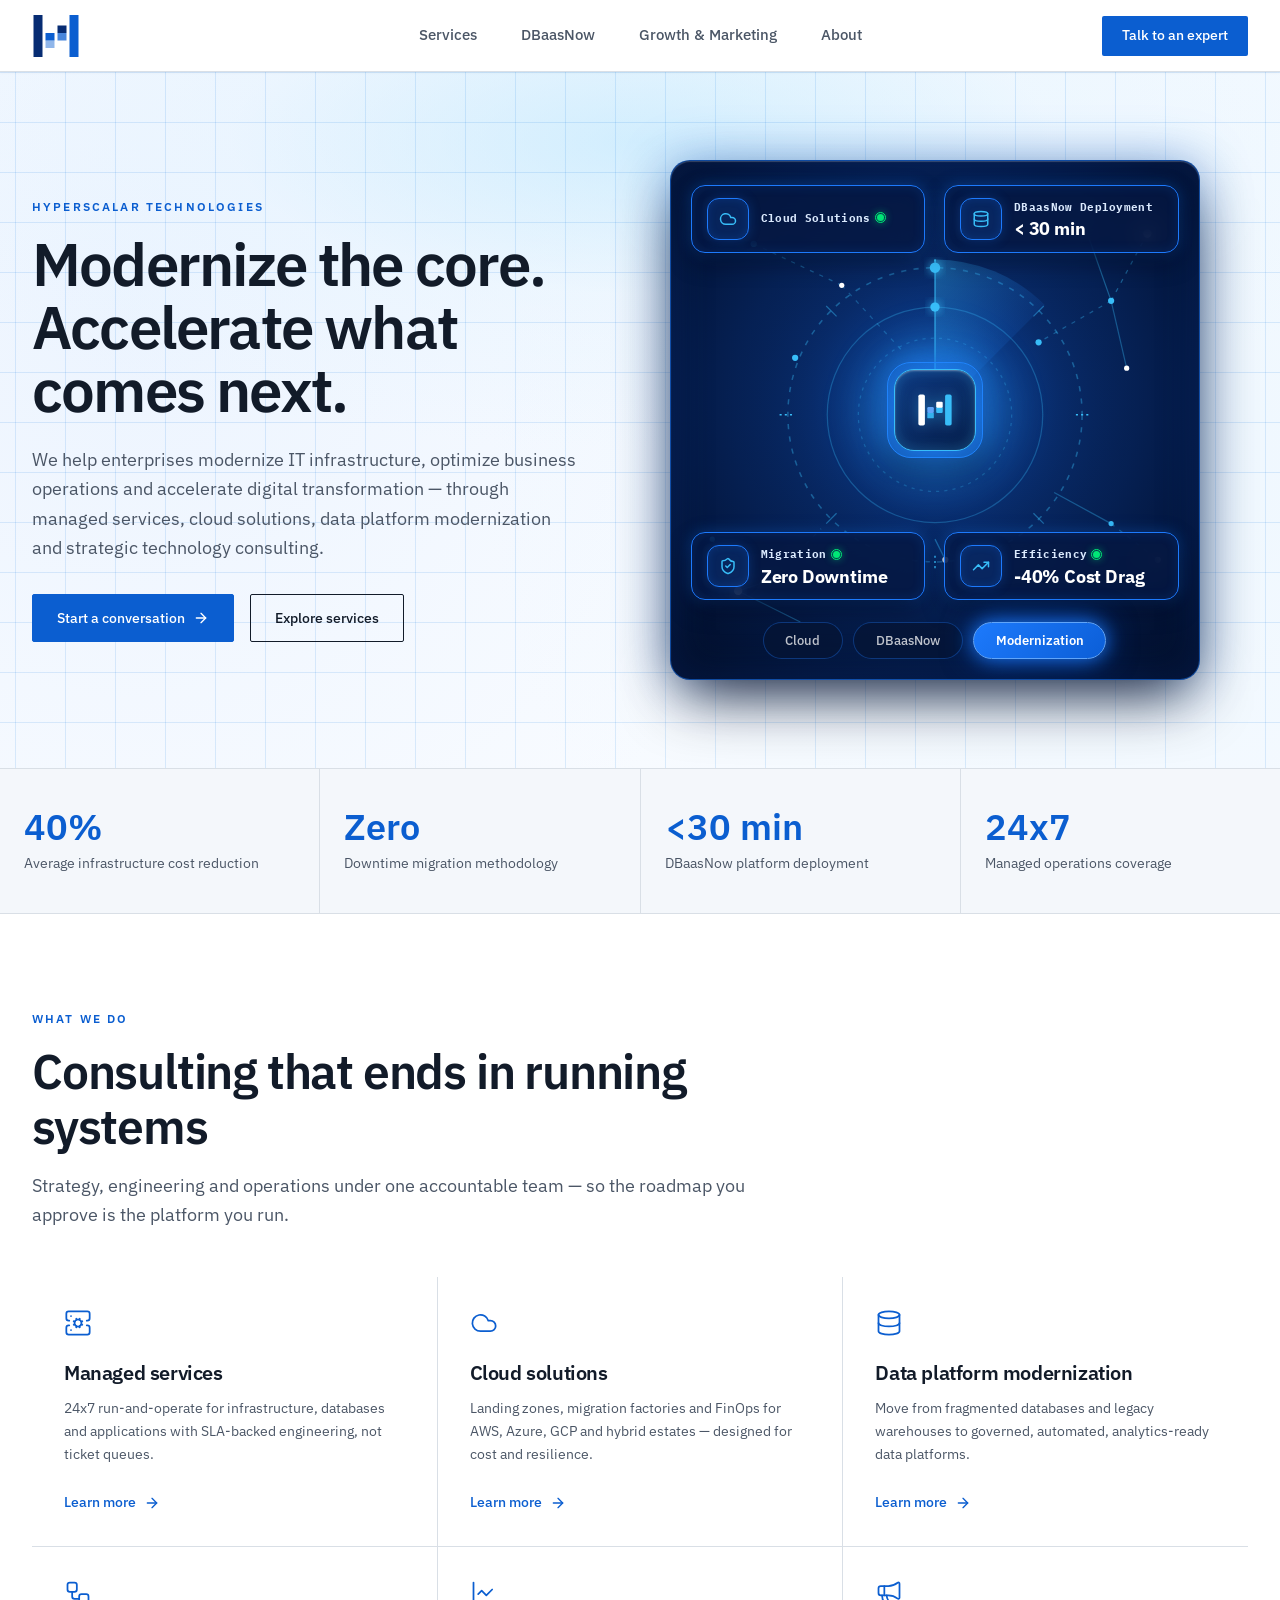
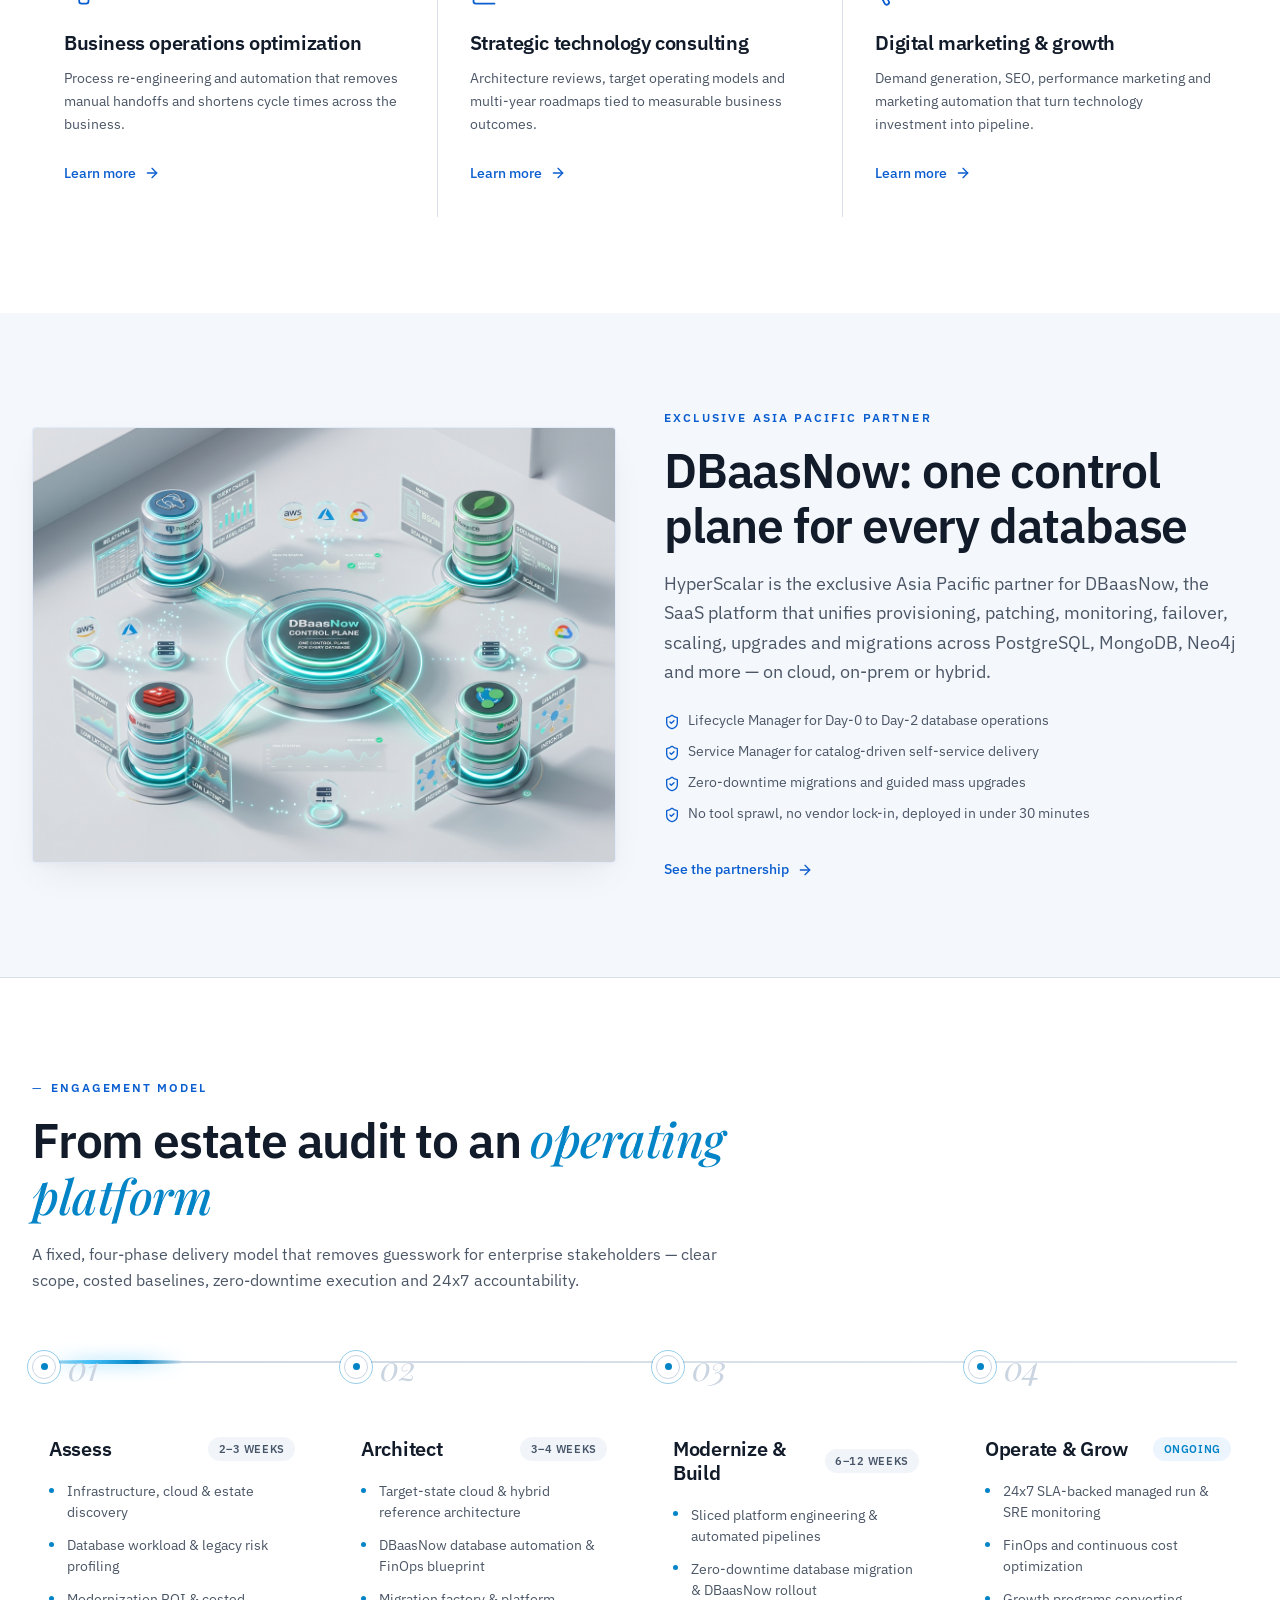
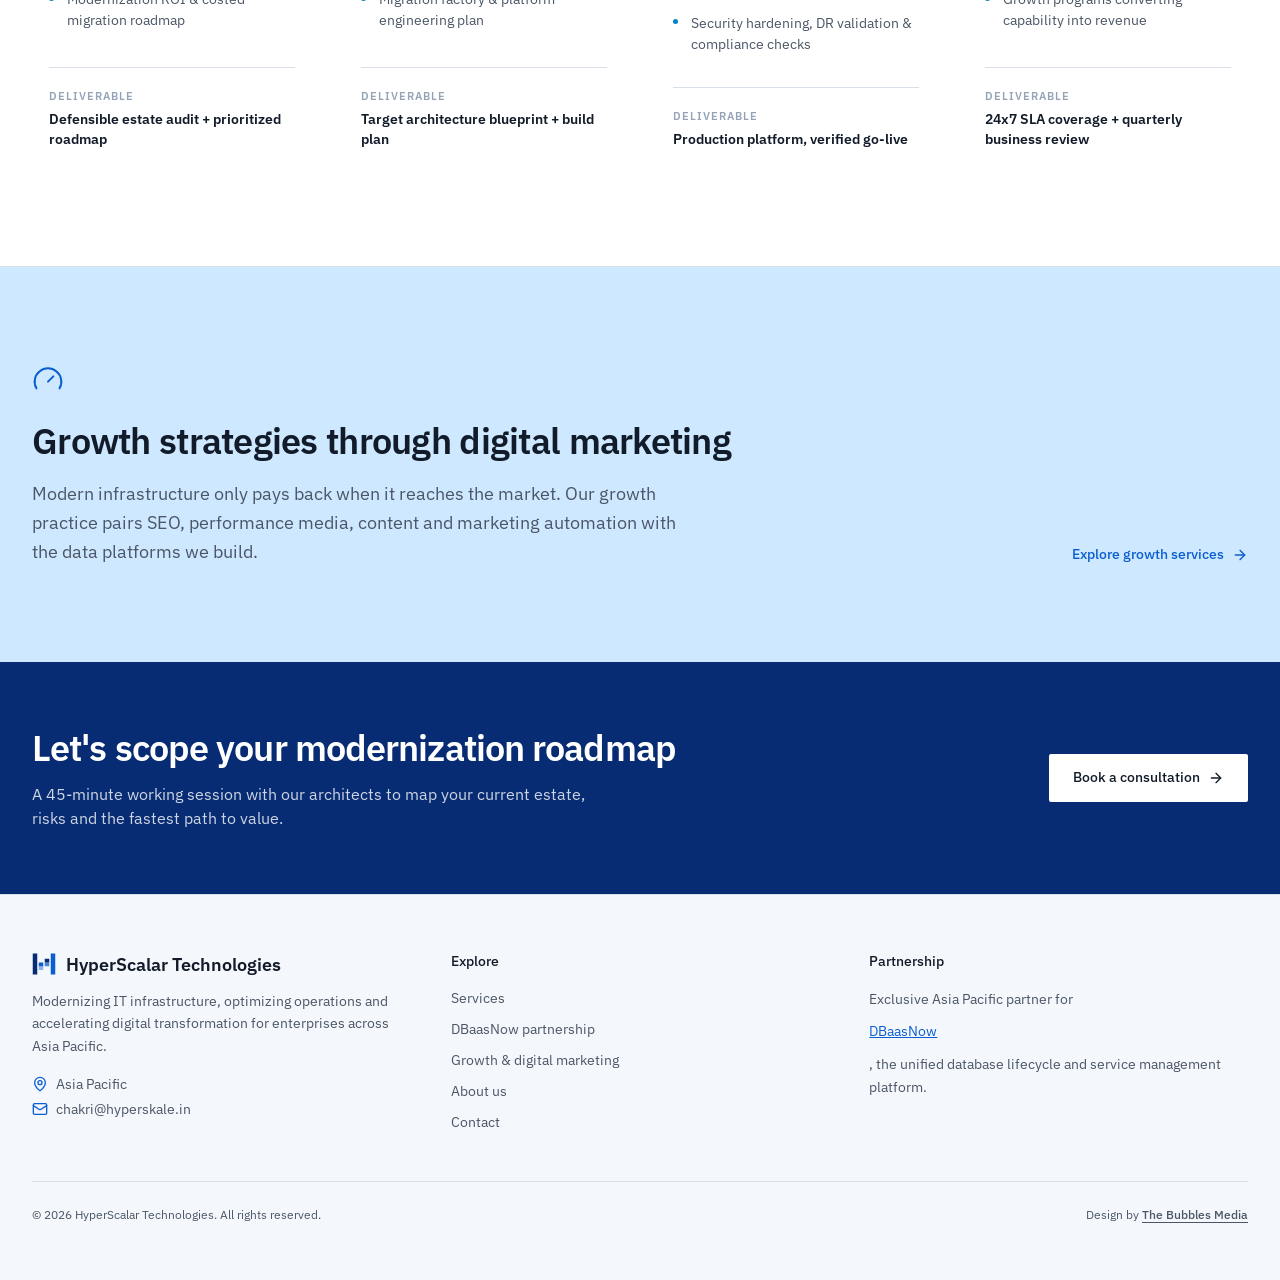
==== commit fa98cfeb: "cdf" ====
--- a/index.html
+++ b/index.html
@@ -299,7 +299,7 @@
               </div>
               <div class="card-content">
                 <div class="card-label-row">
-                  <span class="card-label">CLOUD Solutions</span>
+                  <span class="card-label">Cloud Solutions</span>
                   <span class="card-live-dot" aria-hidden="true"></span>
                 </div>
                 <!-- <div class="card-value">99.999% SLA</div> -->
@@ -319,7 +319,7 @@
               </div>
               <div class="card-content">
                 <div class="card-label-row">
-                  <span class="card-label">DBAASNOW DEPLOYMENT</span>
+                  <span class="card-label">DBaasNow Deployment</span>
                 </div>
                 <div class="card-value">&lt; 30 min</div>
               </div>
@@ -362,7 +362,7 @@
               </div>
               <div class="card-content">
                 <div class="card-label-row">
-                  <span class="card-label">MIGRATION</span>
+                  <span class="card-label">Migration</span>
                   <span class="card-live-dot" aria-hidden="true"></span>
                 </div>
                 <div class="card-value">Zero Downtime</div>
@@ -381,7 +381,7 @@
               </div>
               <div class="card-content">
                 <div class="card-label-row">
-                  <span class="card-label">EFFICIENCY</span>
+                  <span class="card-label">Efficiency</span>
                   <span class="card-live-dot" aria-hidden="true"></span>
                 </div>
                 <div class="card-value">-40% Cost Drag</div>
--- a/assets/css/style.css
+++ b/assets/css/style.css
@@ -658,6 +658,12 @@
     background-image:
       linear-gradient(to right, rgba(14, 116, 224, 0.14) 1px, transparent 1px),
       linear-gradient(to bottom, rgba(14, 116, 224, 0.14) 1px, transparent 1px);
+  }
+
+  .hero-inner-grid {
+    gap: 2rem;
+    padding-top: 2.25rem;
+    padding-bottom: 2.5rem;
   }
 }
 
@@ -997,8 +1003,8 @@
   font-size: 0.68rem;
   font-weight: 700;
   color: #dbeafe;
-  letter-spacing: 0.05em;
-  text-transform: uppercase;
+  letter-spacing: 0.03em;
+  text-transform: none;
   white-space: nowrap;
   overflow: hidden;
   text-overflow: ellipsis;
@@ -1193,12 +1199,12 @@
   .cyber-hero-card {
     max-width: 100%;
     height: 480px;
-    padding: 1.25rem 0.85rem 1rem;
+    padding: 1.15rem 0.65rem 0.95rem;
     border-radius: 18px;
   }
 
   .cyber-cards-row {
-    gap: 0.65rem;
+    gap: 0.5rem;
   }
 
   .cyber-row-bottom {
@@ -1206,28 +1212,53 @@
   }
 
   .cyber-metric-card {
-    padding: 0.6rem 0.65rem;
-    gap: 0.55rem;
+    padding: 0.55rem 0.55rem;
+    gap: 0.45rem;
     border-radius: 12px;
+    min-width: 0;
   }
 
   .card-icon-box {
-    width: 34px;
-    height: 34px;
+    width: 30px;
+    height: 30px;
     border-radius: 8px;
+    flex-shrink: 0;
   }
 
   .card-icon-box svg {
-    width: 16px;
-    height: 16px;
+    width: 15px;
+    height: 15px;
+  }
+
+  .card-content {
+    min-width: 0;
+    flex: 1;
+  }
+
+  .card-label-row {
+    display: flex;
+    align-items: center;
+    gap: 0.3rem;
+    margin-bottom: 0.12rem;
+    min-width: 0;
   }
 
   .card-label {
-    font-size: 0.58rem;
+    font-family: var(--font-sans);
+    font-size: 0.62rem;
+    font-weight: 600;
+    color: #dbeafe;
+    letter-spacing: -0.01em;
+    text-transform: none;
+    white-space: nowrap;
+    overflow: visible;
+    text-overflow: clip;
+    line-height: 1.2;
   }
 
   .card-value {
-    font-size: 0.88rem;
+    font-size: 0.85rem;
+    line-height: 1.2;
   }
 
   .badge-inner-glass {
@@ -1260,11 +1291,11 @@
 @media (max-width: 420px) {
   .cyber-hero-card {
     height: 440px;
-    padding: 1rem 0.65rem 0.85rem;
+    padding: 0.95rem 0.45rem 0.85rem;
   }
 
   .cyber-cards-row {
-    gap: 0.45rem;
+    gap: 0.38rem;
   }
 
   .cyber-row-bottom {
@@ -1272,23 +1303,25 @@
   }
 
   .cyber-metric-card {
-    padding: 0.5rem 0.45rem;
-    gap: 0.4rem;
+    padding: 0.45rem 0.42rem;
+    gap: 0.35rem;
+    border-radius: 10px;
   }
 
   .card-icon-box {
-    width: 28px;
-    height: 28px;
+    width: 26px;
+    height: 26px;
     border-radius: 6px;
   }
 
   .card-icon-box svg {
-    width: 14px;
-    height: 14px;
+    width: 13px;
+    height: 13px;
   }
 
   .card-label {
-    font-size: 0.52rem;
+    font-size: 0.55rem;
+    letter-spacing: -0.015em;
   }
 
   .card-value {
@@ -1314,6 +1347,30 @@
   .cyber-tab-pill {
     padding: 0.32rem 0.72rem;
     font-size: 0.68rem;
+  }
+}
+
+@media (max-width: 350px) {
+  .cyber-hero-card {
+    padding: 0.85rem 0.35rem 0.75rem;
+  }
+
+  .cyber-metric-card {
+    padding: 0.4rem 0.35rem;
+    gap: 0.3rem;
+  }
+
+  .card-icon-box {
+    width: 24px;
+    height: 24px;
+  }
+
+  .card-label {
+    font-size: 0.49rem;
+  }
+
+  .card-value {
+    font-size: 0.72rem;
   }
 }
 
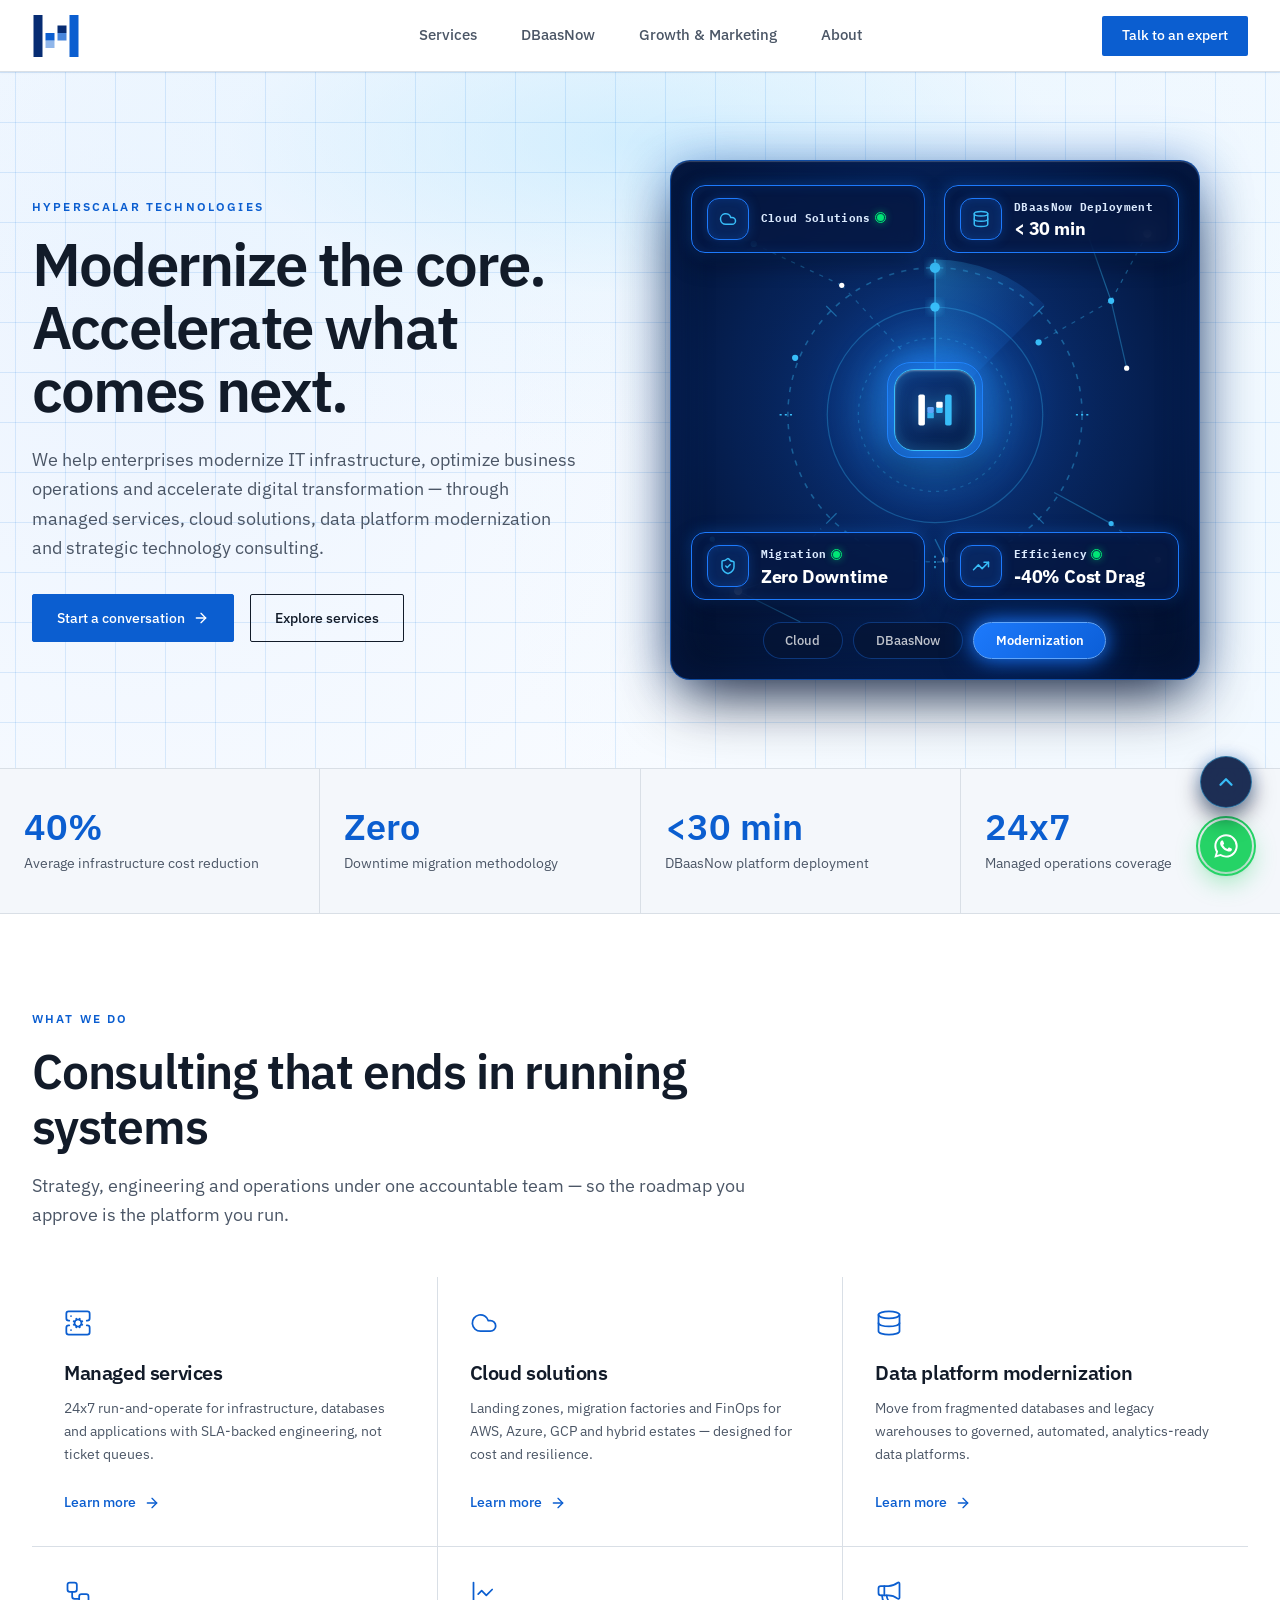
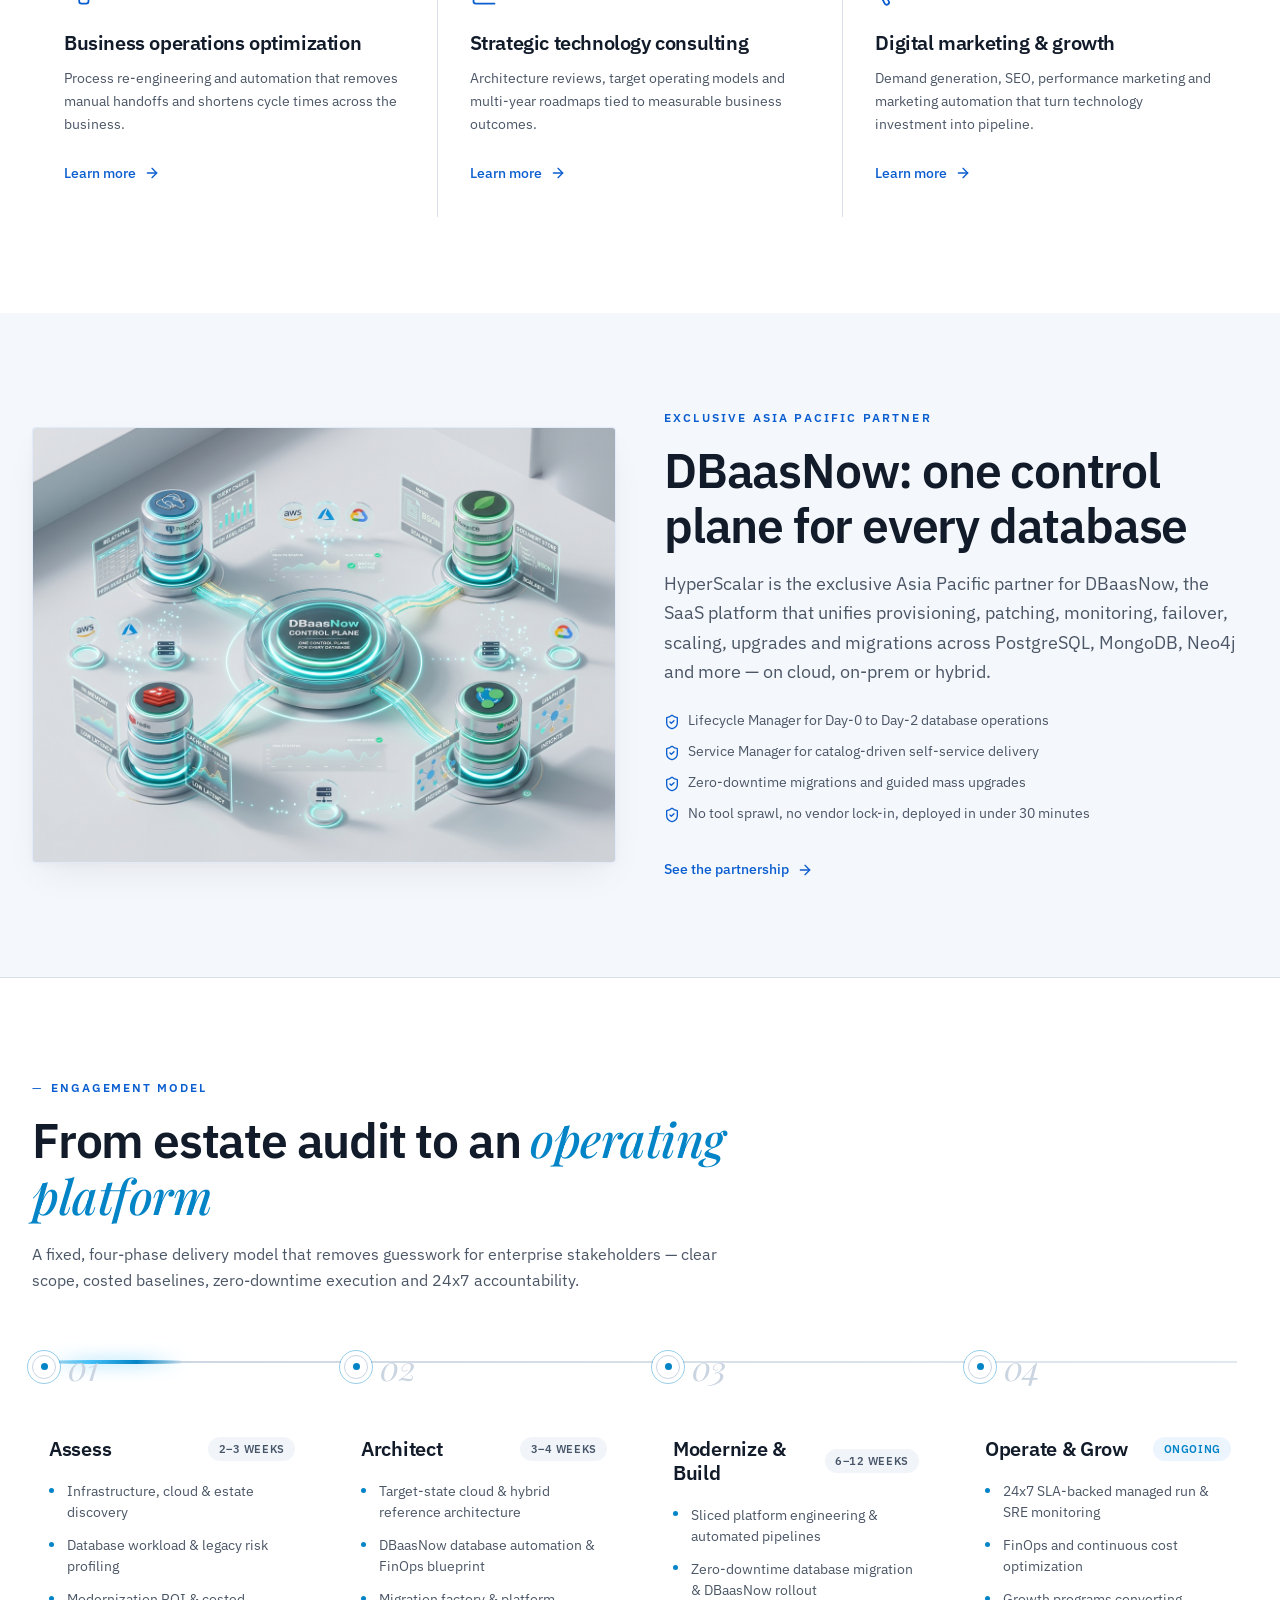
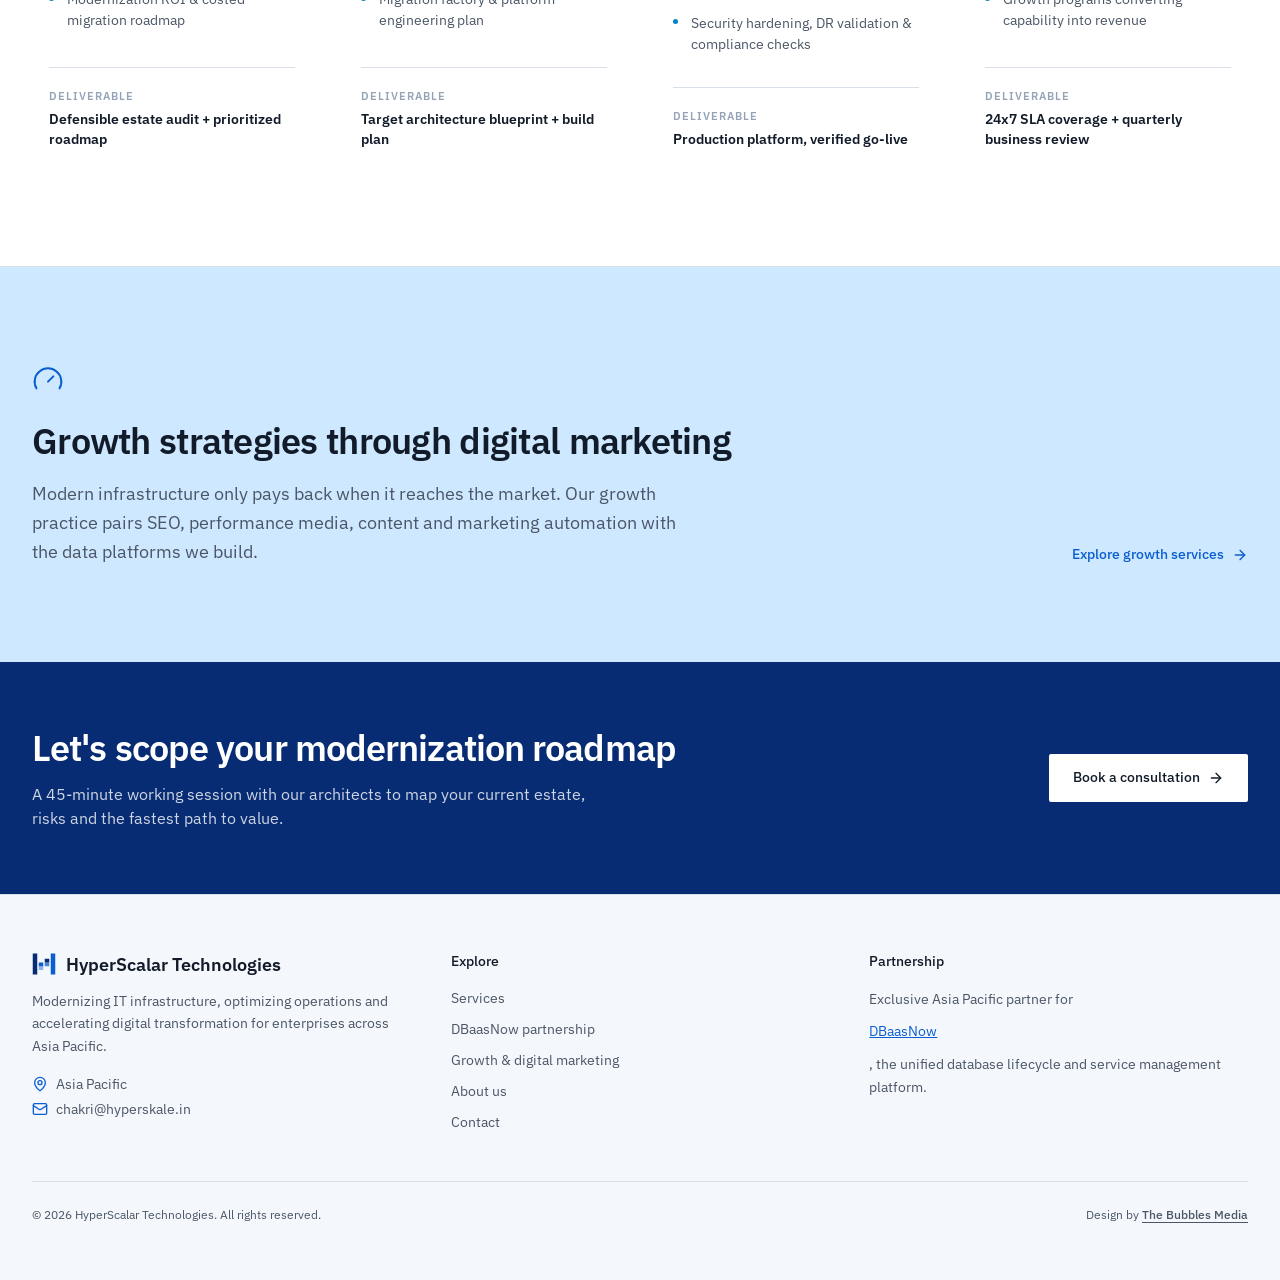
==== commit 6386aaad: "hvh" ====
--- a/index.html
+++ b/index.html
@@ -44,7 +44,7 @@
 
   <!-- Stylesheets -->
   <link rel="stylesheet" href="./assets/css/bootstrap.min.css" />
-  <link rel="stylesheet" href="./assets/css/style.css?v=engagement_anim_2" />
+  <link rel="stylesheet" href="./assets/css/style.css?v=fab_1" />
   <link rel="stylesheet" href="./assets/css/responsive.css" />
 
   <!-- Structured Data JSON-LD (AEO & GEO optimized) -->
@@ -897,9 +897,37 @@
     </div>
   </footer>
 
+  <!-- Floating Quick Actions Dock (WhatsApp & Scroll-To-Top) -->
+  <div class="floating-actions-dock" role="region" aria-label="Floating quick actions">
+    <!-- WhatsApp Direct Chat Button -->
+    <a href="https://wa.me/918341823833?text=Hi%20HyperScalar%20Technologies%2C%20I%20would%20like%20to%20learn%20more%20about%20your%20services."
+      class="fab-btn fab-whatsapp"
+      target="_blank"
+      rel="noopener noreferrer"
+      aria-label="Chat with us on WhatsApp (+91 83418 23833)">
+      <span class="fab-whatsapp-pulse" aria-hidden="true"></span>
+      <svg xmlns="http://www.w3.org/2000/svg" width="28" height="28" viewBox="0 0 24 24" fill="currentColor" aria-hidden="true">
+        <path d="M12.031 2C6.51 2 2.031 6.478 2.031 11.997c0 1.84.5 3.565 1.373 5.053L2 22l5.12-1.344a9.93 9.93 0 0 0 4.911 1.282h.004c5.52 0 9.998-4.478 9.998-9.997 0-2.671-1.04-5.182-2.929-7.071A9.94 9.94 0 0 0 12.031 2zm0 18.257a8.27 8.27 0 0 1-4.218-1.154l-.302-.18-3.136.823.837-3.056-.197-.314a8.25 8.25 0 0 1-1.267-4.38c0-4.57 3.72-8.287 8.287-8.287 2.213 0 4.294.863 5.86 2.428a8.23 8.23 0 0 1 2.424 5.859c0 4.57-3.72 8.287-8.288 8.287zm4.542-6.198c-.249-.125-1.472-.726-1.7-.809-.228-.083-.394-.125-.56.125-.166.249-.644.809-.789.975-.145.166-.29.187-.539.062a6.786 6.786 0 0 1-2.001-1.233 7.488 7.488 0 0 1-1.385-1.724c-.145-.249-.015-.384.11-.508.112-.112.249-.29.373-.436.124-.145.166-.249.249-.415.083-.166.042-.311-.021-.436-.062-.125-.56-1.349-.768-1.847-.202-.486-.407-.42-.56-.428h-.477c-.166 0-.436.062-.664.311-.228.249-.871.851-.871 2.075 0 1.224.892 2.407 1.016 2.573.125.166 1.753 2.678 4.248 3.755.594.256 1.058.41 1.42.525.597.19 1.14.163 1.57.099.479-.071 1.472-.602 1.68-1.183.208-.581.208-1.079.145-1.183-.062-.104-.228-.166-.477-.29z"/>
+      </svg>
+      <span class="fab-tooltip">Chat with us</span>
+    </a>
+
+    <!-- Up Scrolled / Scroll to Top Button -->
+    <button type="button"
+      id="scrollTopBtn"
+      class="fab-btn fab-scroll-top"
+      aria-label="Scroll to top of page">
+      <svg xmlns="http://www.w3.org/2000/svg" width="22" height="22" viewBox="0 0 24 24" fill="none"
+        stroke="currentColor" stroke-width="2.5" stroke-linecap="round" stroke-linejoin="round"
+        class="lucide lucide-chevron-up" aria-hidden="true">
+        <path d="m18 15-6-6-6 6"/>
+      </svg>
+    </button>
+  </div>
+
   <!-- Scripts -->
   <script src="./assets/js/bootstrap.bundle.min.js" defer></script>
-  <script src="./assets/js/main.js" defer></script>
+  <script src="./assets/js/main.js?v=fab_1" defer></script>
   <script src="./assets/js/animations.js?v=stats_counter" defer></script>
 </body>
 
--- a/assets/css/style.css
+++ b/assets/css/style.css
@@ -2471,3 +2471,185 @@
     scroll-behavior: auto !important;
   }
 }
+
+/* --------------------------------------------------------------------------
+   11. Floating Actions Dock (WhatsApp & Scroll-To-Top)
+   -------------------------------------------------------------------------- */
+.floating-actions-dock {
+  position: fixed;
+  bottom: 1.75rem;
+  right: 1.75rem;
+  z-index: 990;
+  display: flex;
+  flex-direction: column-reverse;
+  align-items: center;
+  gap: 0.75rem;
+  pointer-events: none;
+}
+
+/* Shared Floating Action Button Style */
+.fab-btn {
+  pointer-events: auto;
+  width: 52px;
+  height: 52px;
+  border-radius: 50%;
+  display: flex;
+  align-items: center;
+  justify-content: center;
+  border: none;
+  cursor: pointer;
+  text-decoration: none;
+  position: relative;
+  transition: transform 0.28s cubic-bezier(0.16, 1, 0.3, 1),
+              box-shadow 0.28s ease,
+              background-color 0.25s ease,
+              opacity 0.28s ease,
+              visibility 0.28s ease;
+  user-select: none;
+  -webkit-user-select: none;
+}
+
+/* WhatsApp Floating Button */
+.fab-whatsapp {
+  background: #25d366;
+  color: #ffffff;
+  box-shadow: 
+    0 10px 24px rgba(37, 211, 102, 0.4),
+    0 2px 6px rgba(0, 0, 0, 0.16);
+}
+
+.fab-whatsapp:hover {
+  background: #22bf5b;
+  color: #ffffff;
+  transform: translateY(-3px) scale(1.06);
+  box-shadow: 
+    0 14px 30px rgba(37, 211, 102, 0.55),
+    0 4px 10px rgba(0, 0, 0, 0.22);
+}
+
+.fab-whatsapp:focus-visible {
+  outline: 3px solid #25d366;
+  outline-offset: 3px;
+}
+
+.fab-whatsapp:active {
+  transform: translateY(0) scale(0.96);
+}
+
+/* Tooltip on Desktop Hover */
+.fab-tooltip {
+  position: absolute;
+  right: calc(100% + 12px);
+  background: rgba(6, 24, 66, 0.94);
+  backdrop-filter: blur(8px);
+  -webkit-backdrop-filter: blur(8px);
+  color: #ffffff;
+  font-family: var(--font-sans);
+  font-size: 0.76rem;
+  font-weight: 600;
+  white-space: nowrap;
+  padding: 0.4rem 0.75rem;
+  border-radius: 8px;
+  border: 1px solid rgba(56, 189, 248, 0.35);
+  box-shadow: 0 6px 18px rgba(2, 6, 23, 0.4);
+  pointer-events: none;
+  opacity: 0;
+  transform: translateX(6px);
+  transition: opacity 0.2s ease, transform 0.2s ease;
+}
+
+.fab-tooltip::after {
+  content: '';
+  position: absolute;
+  top: 50%;
+  left: 100%;
+  transform: translateY(-50%);
+  border-width: 5px;
+  border-style: solid;
+  border-color: transparent transparent transparent rgba(6, 24, 66, 0.94);
+}
+
+.fab-whatsapp:hover .fab-tooltip {
+  opacity: 1;
+  transform: translateX(0);
+}
+
+/* WhatsApp Soft Pulse Ripple Effect */
+.fab-whatsapp-pulse {
+  position: absolute;
+  inset: -4px;
+  border-radius: 50%;
+  border: 2px solid #25d366;
+  animation: waPulseRipple 2.4s cubic-bezier(0, 0, 0.2, 1) infinite;
+  pointer-events: none;
+}
+
+@keyframes waPulseRipple {
+  0% { transform: scale(1); opacity: 0.85; }
+  70% { transform: scale(1.42); opacity: 0; }
+  100% { transform: scale(1.42); opacity: 0; }
+}
+
+/* Scroll-To-Top Button */
+.fab-scroll-top {
+  background: rgba(6, 24, 66, 0.9);
+  backdrop-filter: blur(12px);
+  -webkit-backdrop-filter: blur(12px);
+  color: #38bdf8;
+  border: 1.5px solid rgba(56, 189, 248, 0.45);
+  box-shadow: 
+    0 10px 22px rgba(2, 6, 23, 0.55),
+    0 0 16px rgba(29, 122, 252, 0.25);
+  opacity: 0;
+  visibility: hidden;
+  pointer-events: none;
+  transform: translateY(12px) scale(0.85);
+}
+
+.fab-scroll-top.is-visible {
+  opacity: 1;
+  visibility: visible;
+  pointer-events: auto;
+  transform: translateY(0) scale(1);
+}
+
+.fab-scroll-top:hover {
+  background: rgba(13, 71, 161, 0.95);
+  color: #ffffff;
+  border-color: #38bdf8;
+  transform: translateY(-3px) scale(1.06);
+  box-shadow: 
+    0 14px 28px rgba(2, 6, 23, 0.7),
+    0 0 22px rgba(56, 189, 248, 0.55);
+}
+
+.fab-scroll-top:focus-visible {
+  outline: 3px solid #38bdf8;
+  outline-offset: 3px;
+}
+
+.fab-scroll-top:active {
+  transform: translateY(0) scale(0.96);
+}
+
+/* Mobile Responsiveness for Floating Dock */
+@media (max-width: 767.98px) {
+  .floating-actions-dock {
+    bottom: 1.25rem;
+    right: 1.15rem;
+    gap: 0.65rem;
+  }
+
+  .fab-btn {
+    width: 48px;
+    height: 48px;
+  }
+
+  .fab-tooltip {
+    display: none; /* Disable tooltip on touch screens */
+  }
+
+  .fab-whatsapp-pulse {
+    inset: -3px;
+  }
+}
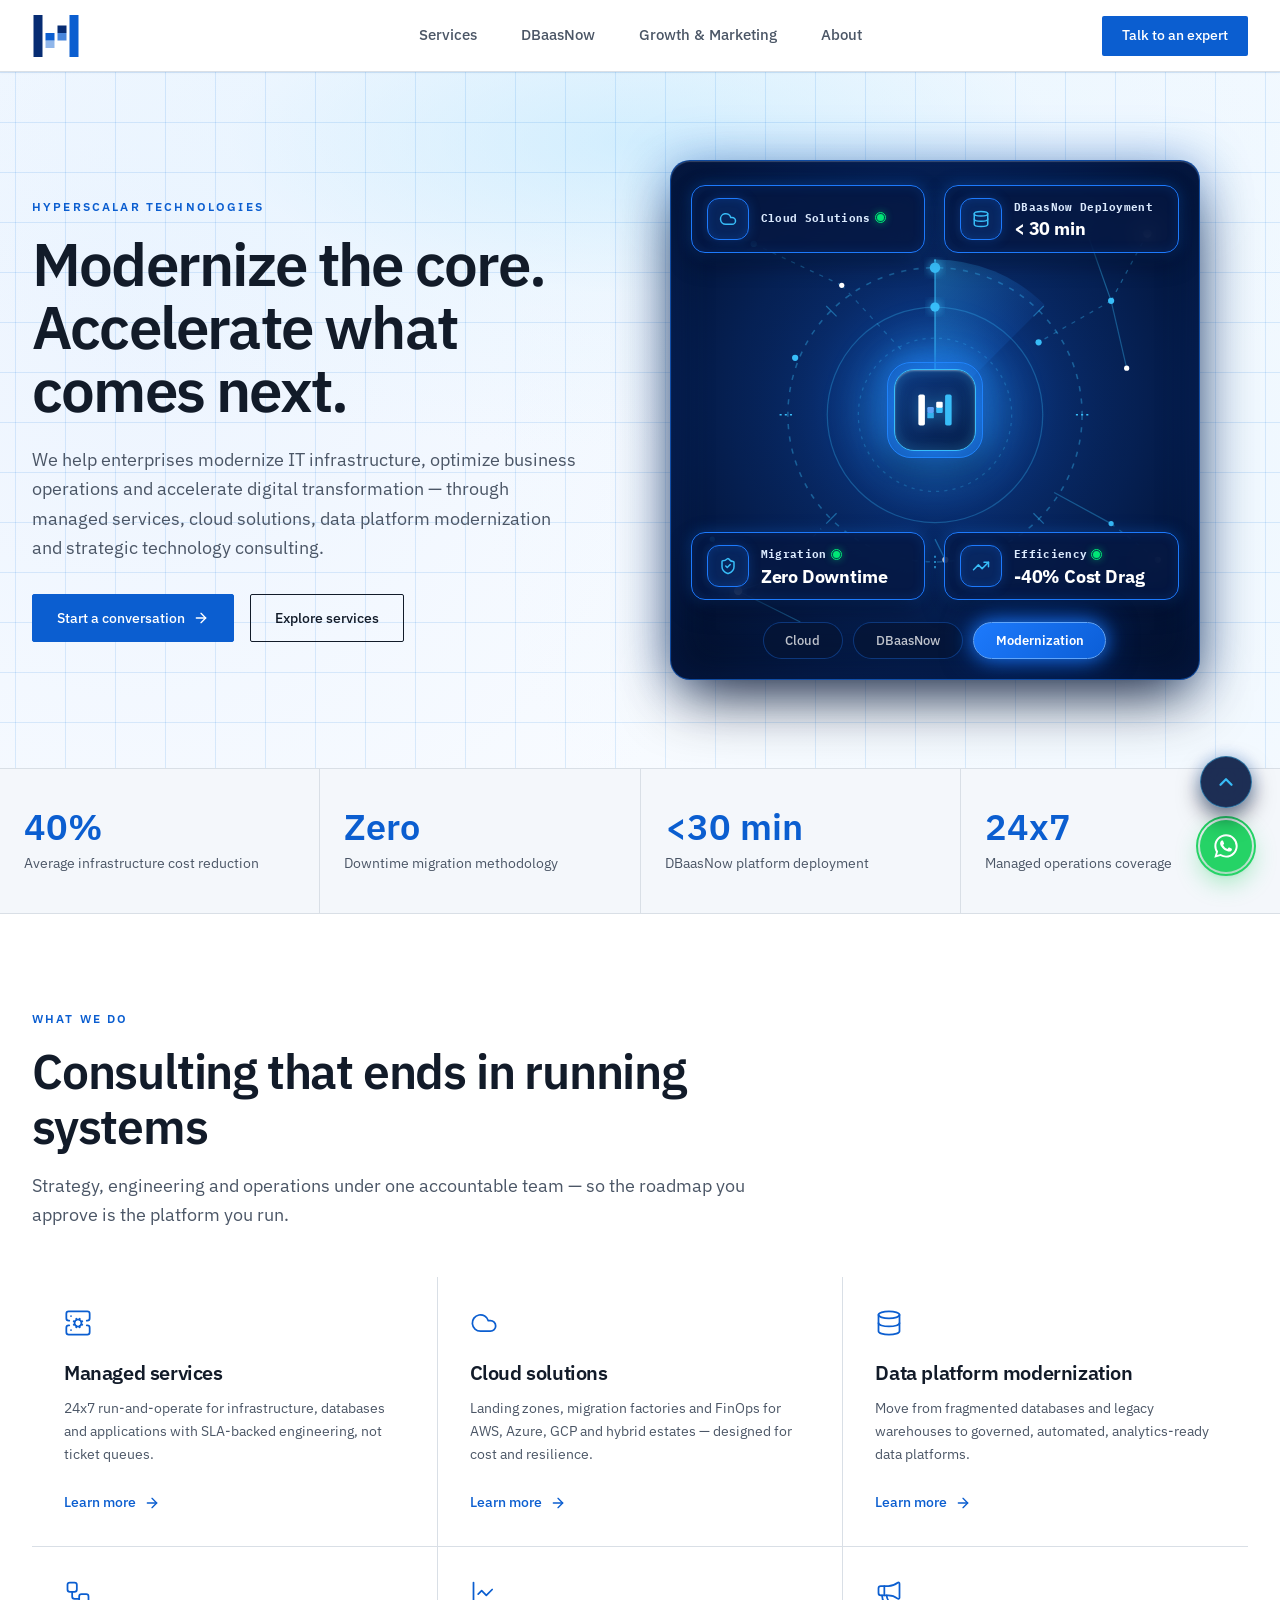
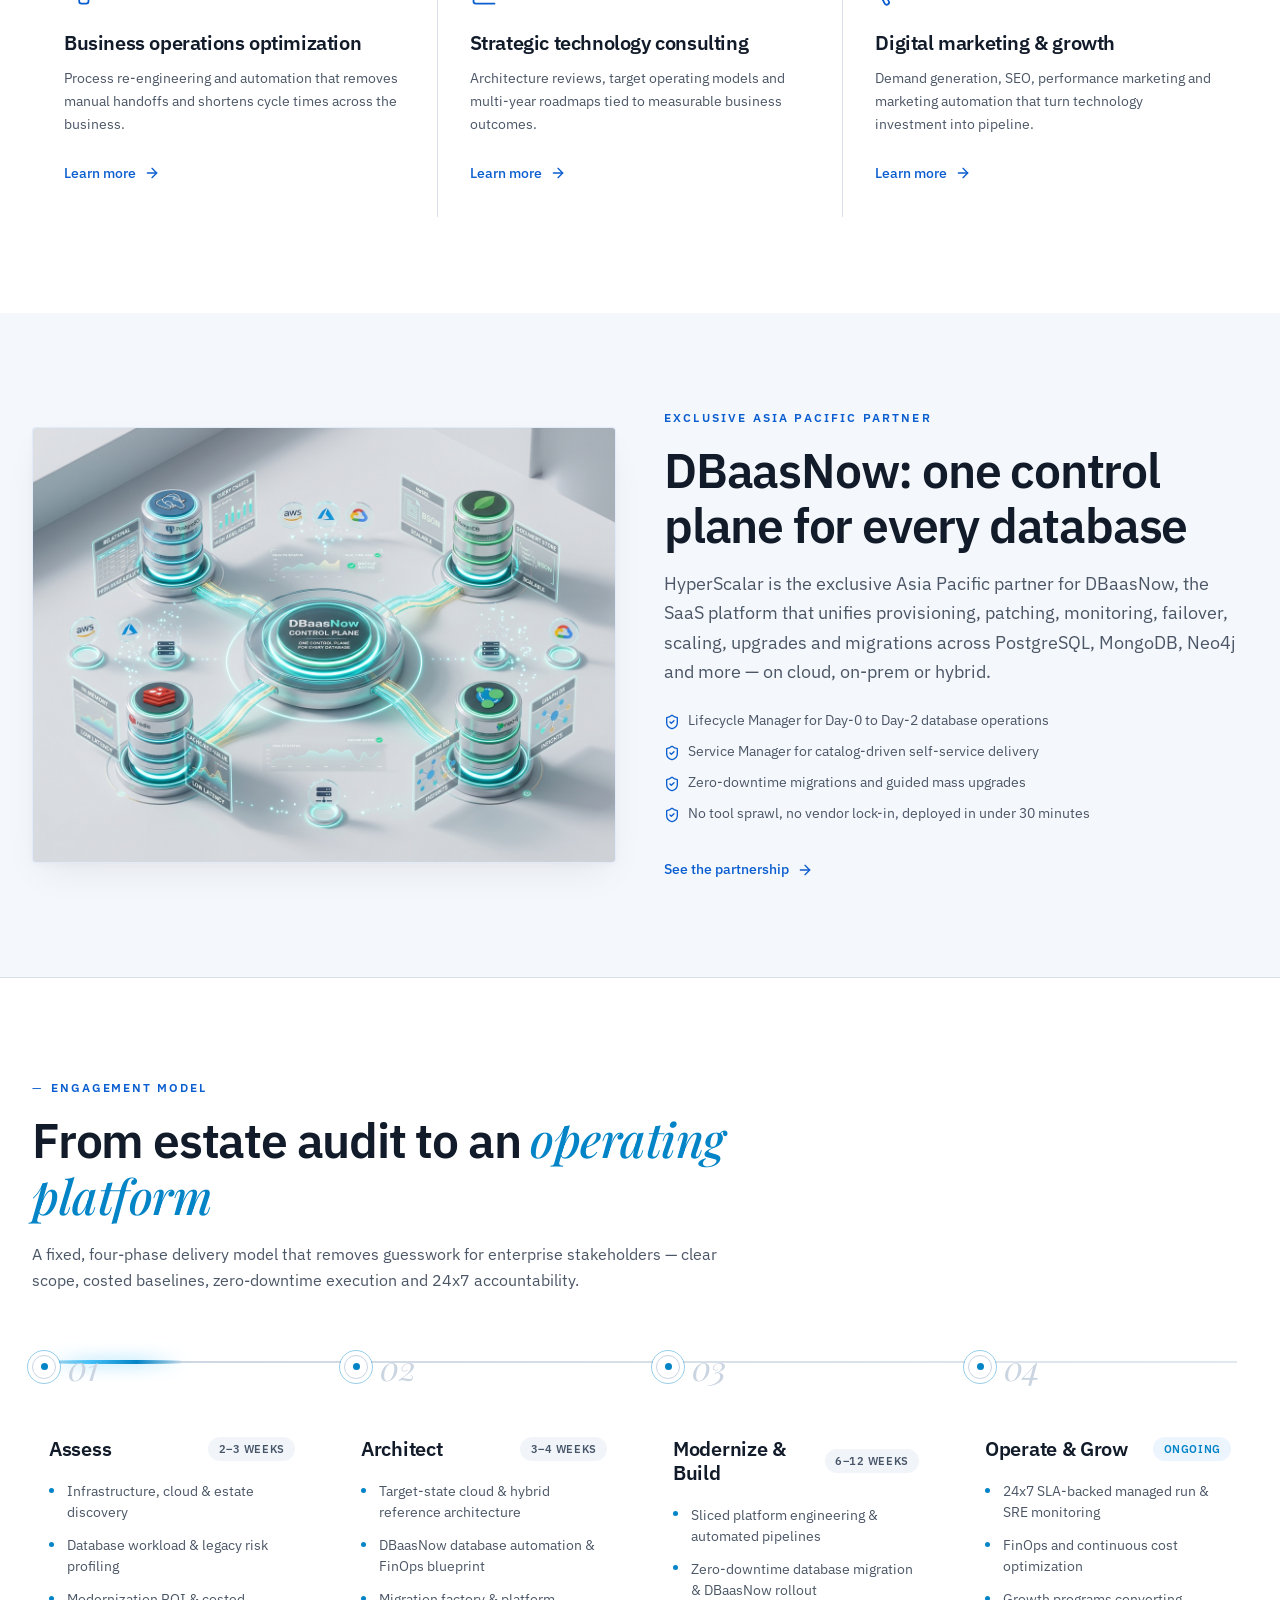
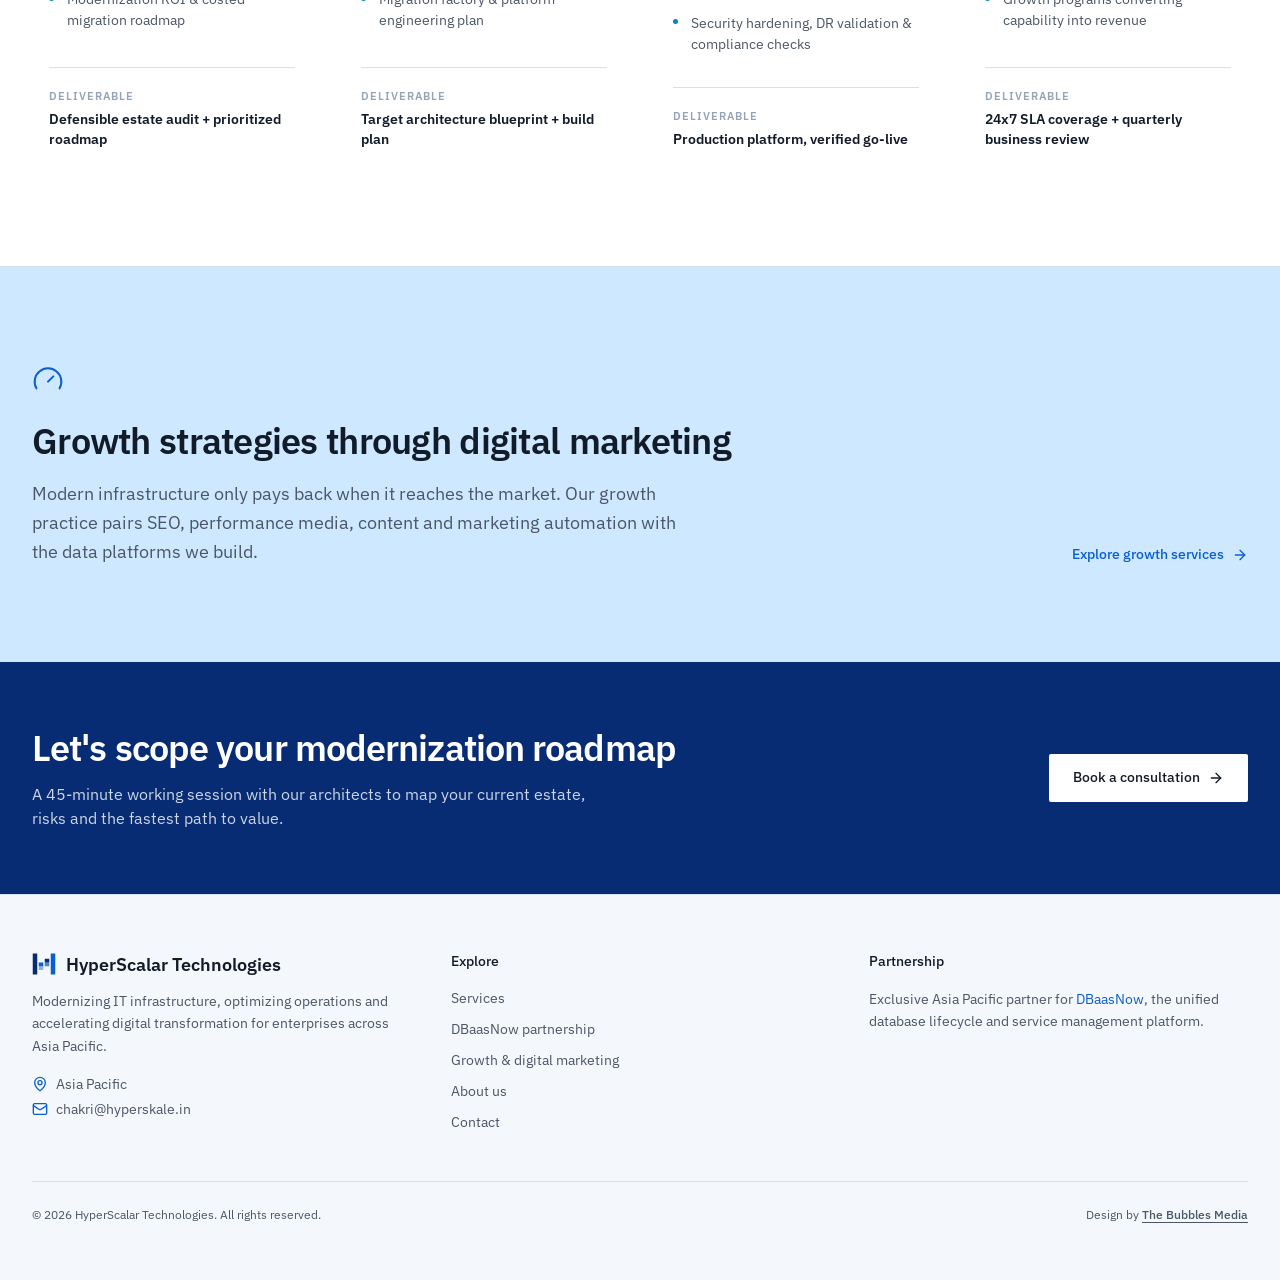
==== commit 570108aa: "h" ====
--- a/index.html
+++ b/index.html
@@ -2,8 +2,27 @@
 <html lang="en">
 
 <head>
+  <!-- Google Tag Manager -->
+  <script>(function(w,d,s,l,i){w[l]=w[l]||[];w[l].push({'gtm.start':
+  new Date().getTime(),event:'gtm.js'});var f=d.getElementsByTagName(s)[0],
+  j=d.createElement(s),dl=l!='dataLayer'?'&l='+l:'';j.async=true;j.src=
+  'https://www.googletagmanager.com/gtm.js?id='+i+dl;f.parentNode.insertBefore(j,f);
+  })(window,document,'script','dataLayer','GTM-PN576P2M');</script>
+  <!-- End Google Tag Manager -->
+
+  <!-- Google tag (gtag.js) -->
+  <script async src="https://www.googletagmanager.com/gtag/js?id=G-T5CRFQL74B"></script>
+  <script>
+    window.dataLayer = window.dataLayer || [];
+    function gtag(){dataLayer.push(arguments);}
+    gtag('js', new Date());
+
+    gtag('config', 'G-T5CRFQL74B');
+  </script>
+
   <meta charset="utf-8" />
   <meta name="viewport" content="width=device-width, initial-scale=1" />
+  <meta name="google-site-verification" content="nQ6vmei-OahR8IhgZ37lwxBaeO1FhGrLLNy7FiWKjac" />
   <title>HyperScalar Technologies — IT Modernization &amp; Digital Transformation</title>
   <meta name="description"
     content="HyperScalar Technologies helps enterprises modernize IT infrastructure, optimize operations and accelerate digital transformation through managed services, cloud, data platforms and strategy." />
@@ -44,7 +63,7 @@
 
   <!-- Stylesheets -->
   <link rel="stylesheet" href="./assets/css/bootstrap.min.css" />
-  <link rel="stylesheet" href="./assets/css/style.css?v=fab_1" />
+  <link rel="stylesheet" href="./assets/css/style.css?v=fab_2" />
   <link rel="stylesheet" href="./assets/css/responsive.css" />
 
   <!-- Structured Data JSON-LD (AEO & GEO optimized) -->
@@ -96,6 +115,11 @@
 </head>
 
 <body>
+  <!-- Google Tag Manager (noscript) -->
+  <noscript><iframe src="https://www.googletagmanager.com/ns.html?id=GTM-PN576P2M"
+  height="0" width="0" style="display:none;visibility:hidden"></iframe></noscript>
+  <!-- End Google Tag Manager (noscript) -->
+
   <!-- Header -->
   <header class="site-header">
     <div class="site-container">
@@ -883,10 +907,7 @@
         </div>
         <div>
           <p class="footer-col-title">Partnership</p>
-          <p class="footer-nav-list" style="line-height:1.625;">Exclusive Asia Pacific partner for <a
-              href="https://dbaasnow.com/welcome/" target="_blank" rel="noreferrer"
-              style="color:var(--color-brand);text-decoration:underline;">DBaasNow</a>, the unified database lifecycle
-            and service management platform.</p>
+          <p class="footer-text">Exclusive Asia Pacific partner for <a href="https://dbaasnow.com/welcome/" target="_blank" rel="noopener noreferrer">DBaasNow</a>, the unified database lifecycle and service management platform.</p>
         </div>
       </div>
       <div class="footer-bottom-bar">
--- a/assets/css/style.css
+++ b/assets/css/style.css
@@ -2208,6 +2208,23 @@
   color: var(--color-brand);
 }
 
+.footer-text {
+  margin-top: 1rem;
+  font-size: 0.875rem;
+  color: var(--color-ink-soft);
+  line-height: 1.625;
+}
+
+.footer-text a {
+  color: var(--color-brand);
+  text-decoration: none;
+  transition: color var(--transition-fast);
+}
+
+.footer-text a:hover {
+  text-decoration: underline;
+}
+
 .footer-bottom-bar {
   margin-top: 3rem;
   border-top: 1px solid var(--color-border);
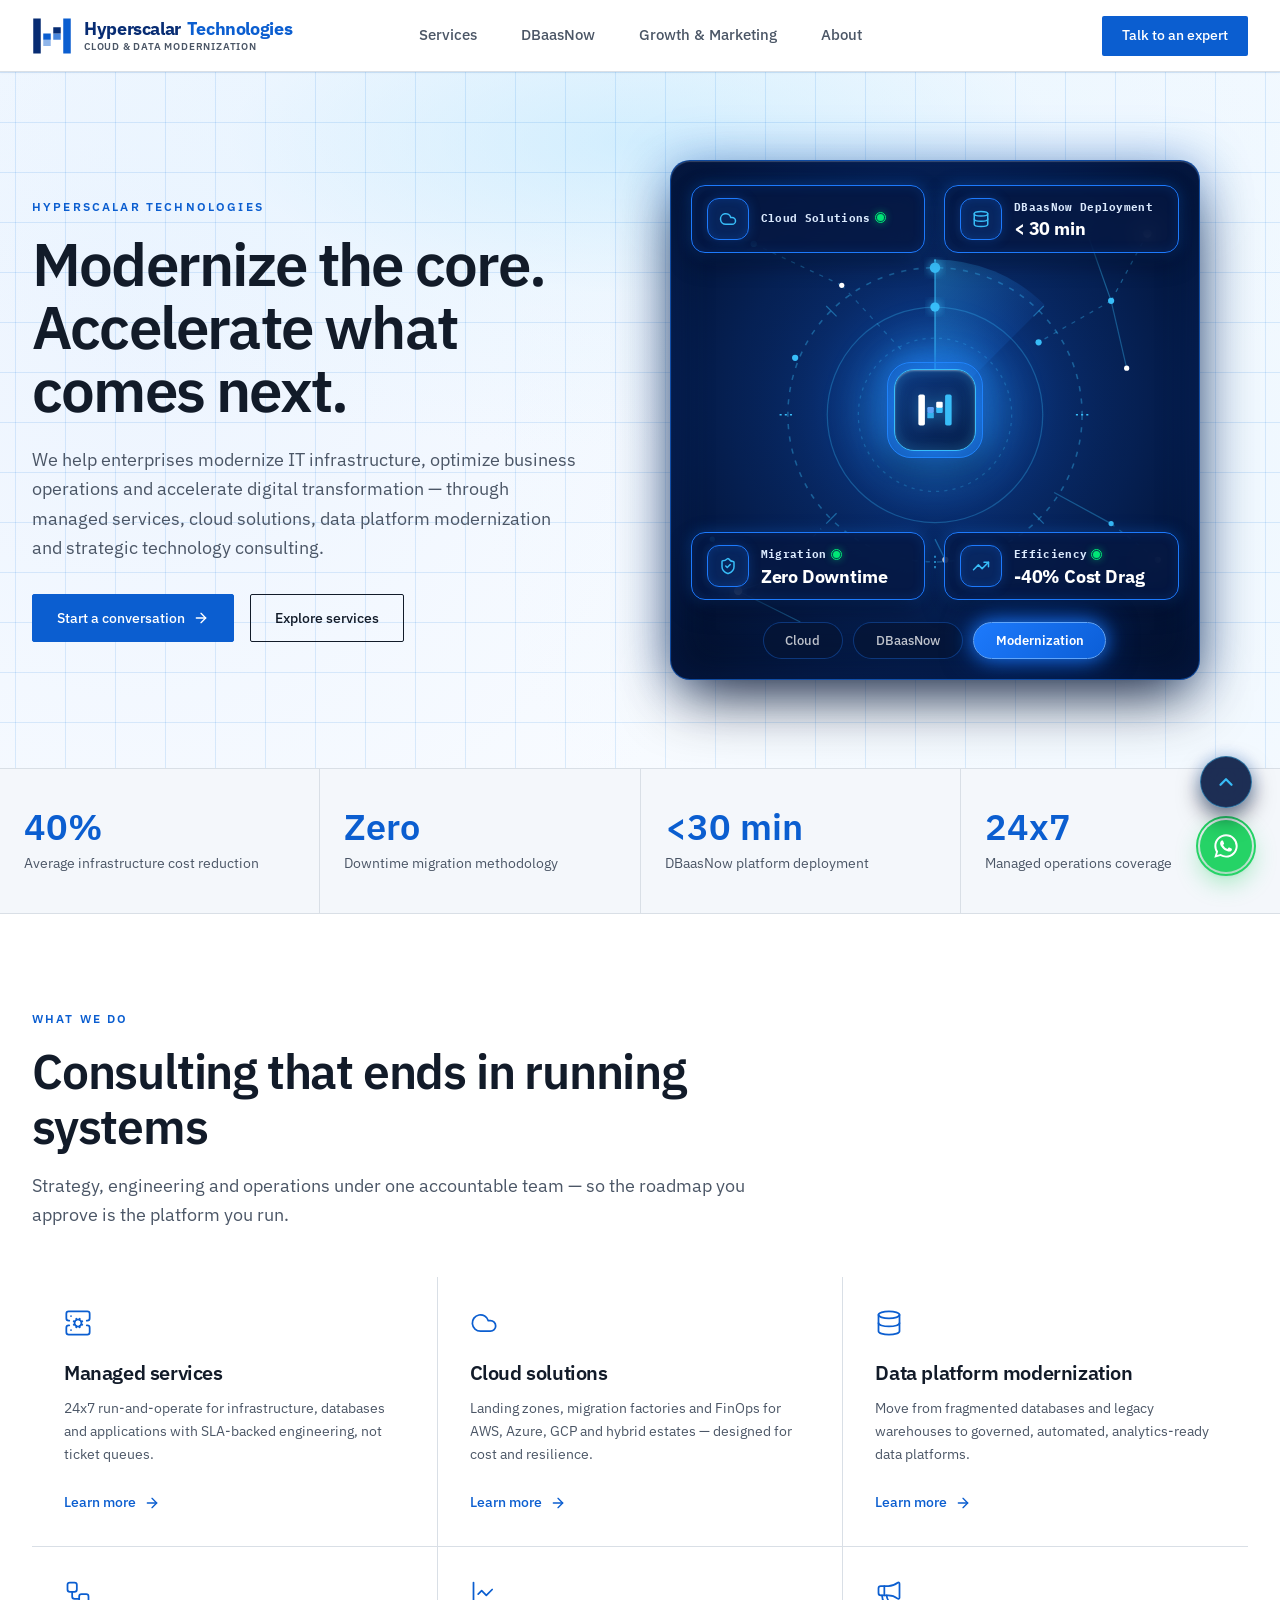
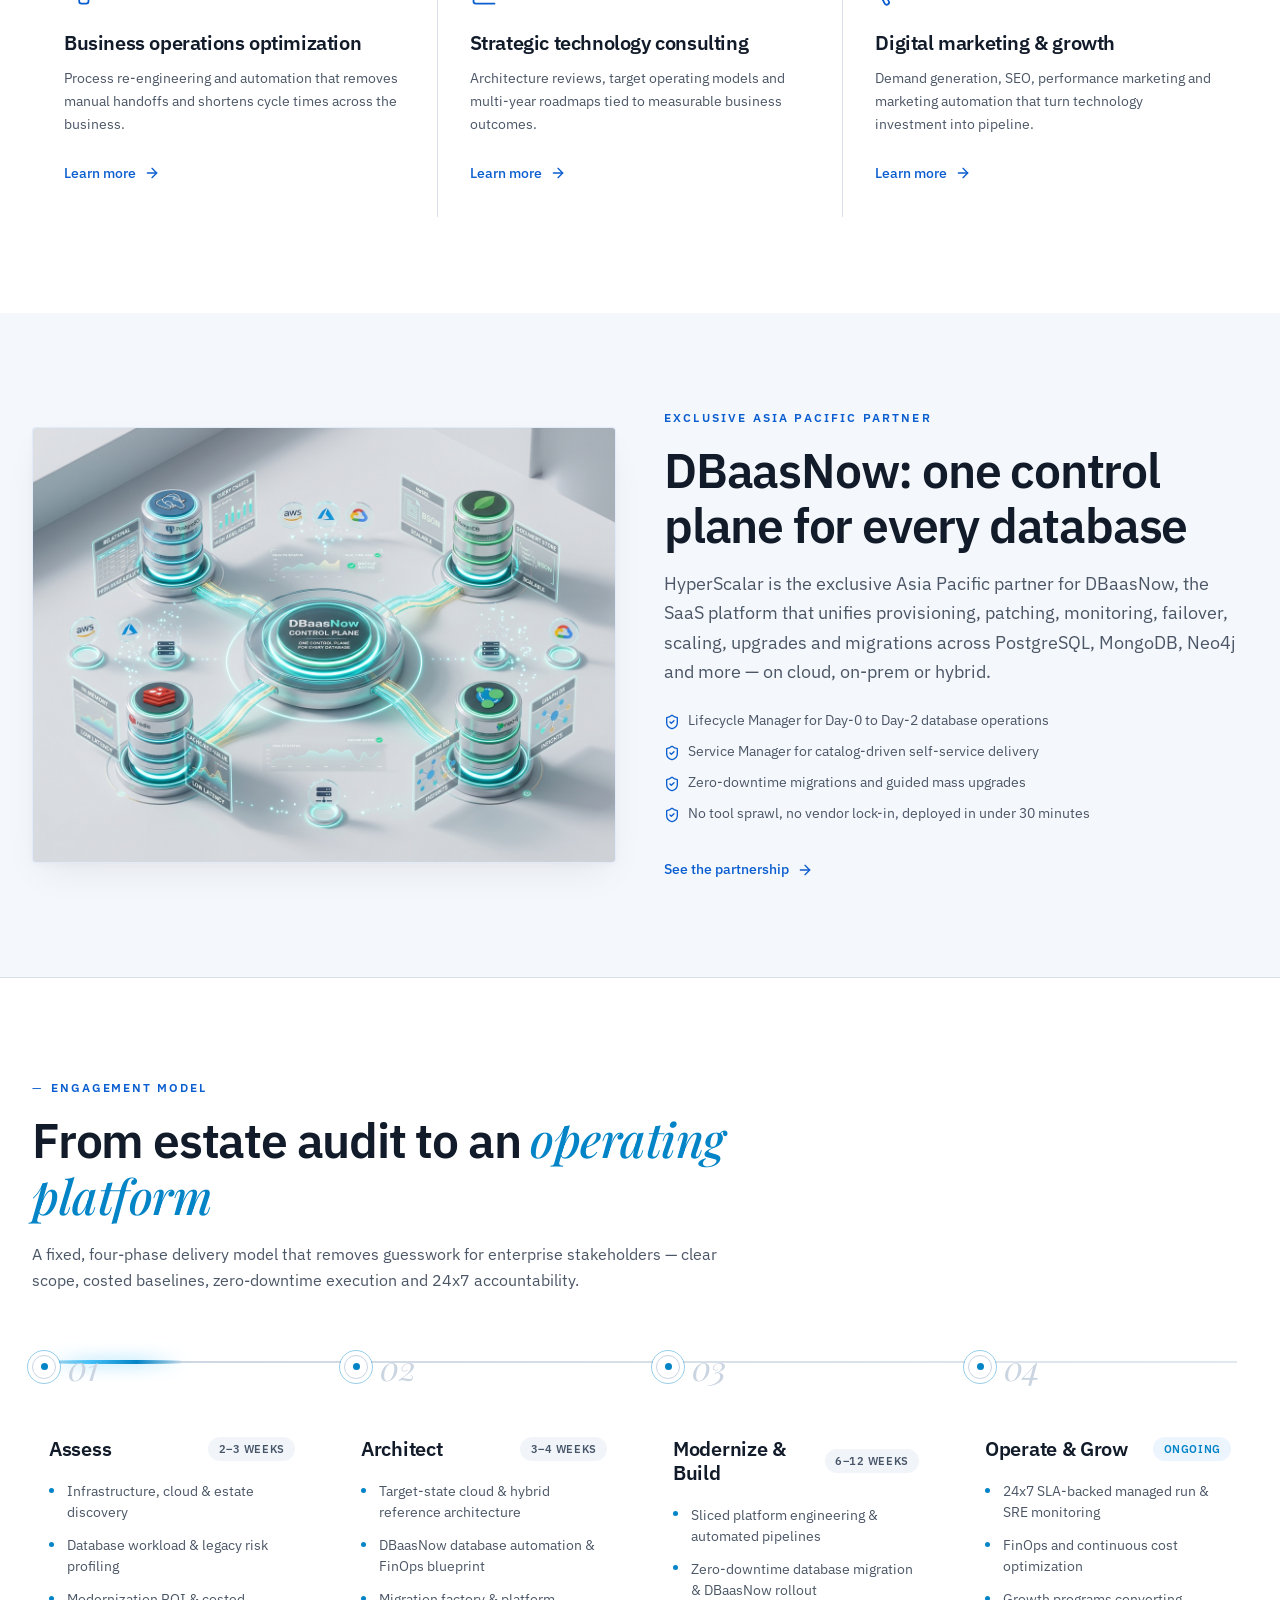
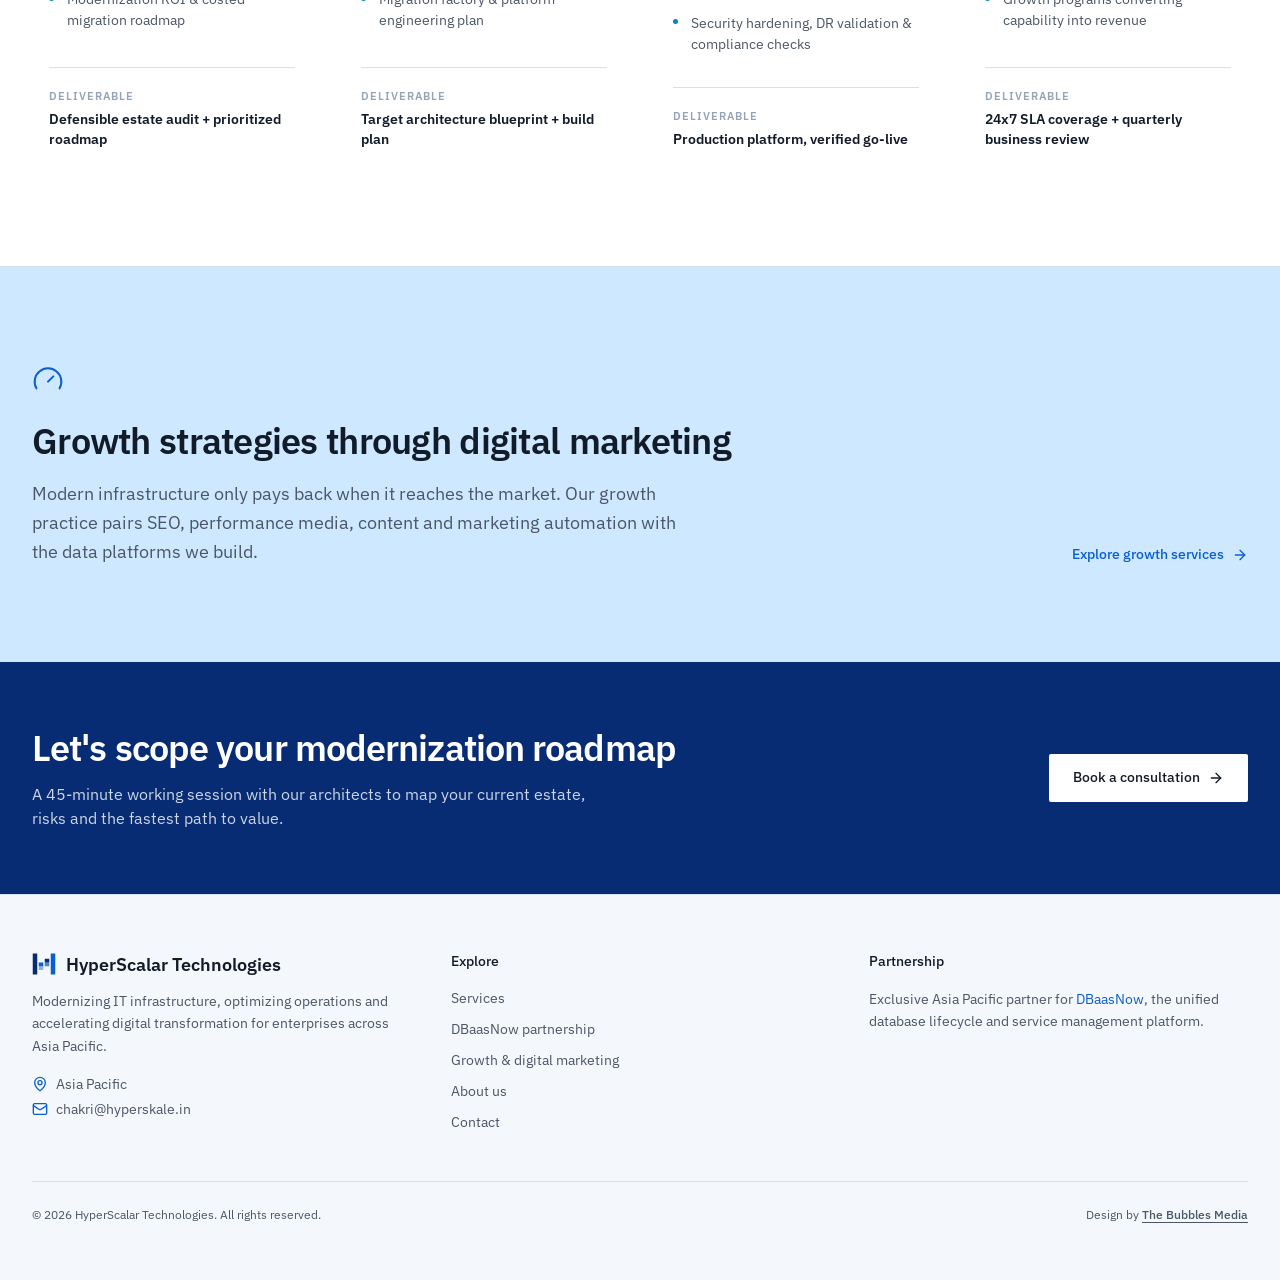
==== commit dcb9d710: "gc" ====
--- a/index.html
+++ b/index.html
@@ -123,9 +123,9 @@
   <!-- Header -->
   <header class="site-header">
     <div class="site-container">
-      <a class="brand-logo-link" href="/" aria-label="HyperScalar Technologies">
-        <svg viewBox="0 0 32 32" width="48" height="48" style="width:48px;height:48px;flex-shrink:0;" class="logo-svg"
-          role="img" aria-label="HyperScalar Technologies" xmlns="http://www.w3.org/2000/svg">
+      <a class="brand-logo-link" href="/" aria-label="Hyperscalar Technologies">
+        <svg viewBox="0 0 32 32" width="40" height="40" style="width:40px;height:40px;flex-shrink:0;" class="logo-svg"
+          role="img" aria-label="Hyperscalar Technologies" xmlns="http://www.w3.org/2000/svg">
           <rect x="1" y="2" width="6" height="28" fill="#072c73" class="fill-brand-deep"></rect>
           <rect x="25" y="2" width="6" height="28" fill="#0b5ed0" class="fill-brand"></rect>
           <rect x="9" y="19" width="6" height="5" fill="#0b5ed0" class="fill-brand" opacity="0.45"></rect>
@@ -133,6 +133,13 @@
           <rect x="9" y="14" width="6" height="5" fill="#0b5ed0" class="fill-brand"></rect>
           <rect x="17" y="9" width="6" height="5" fill="#072c73" class="fill-brand-deep"></rect>
         </svg>
+        <span class="brand-text-wrap">
+          <span class="brand-name">
+            <span class="brand-name-deep">Hyperscalar</span>
+            <span class="brand-name-brand">Technologies</span>
+          </span>
+          <span class="brand-tagline">Cloud &amp; Data Modernization</span>
+        </span>
       </a>
       <nav class="desktop-nav" aria-label="Main Navigation">
         <a href="/services" class="nav-link-custom">Services</a>
--- a/assets/css/style.css
+++ b/assets/css/style.css
@@ -224,15 +224,17 @@
 .brand-logo-link {
   display: inline-flex;
   align-items: center;
+  gap: 0.75rem;
   color: var(--color-ink);
   text-decoration: none;
-  line-height: 1;
+  line-height: 1.2;
   transition: opacity var(--transition-fast);
   justify-self: start;
 }
 
 .brand-logo-link:hover {
-  opacity: 0.85;
+  opacity: 0.92;
+  text-decoration: none;
 }
 
 .brand-logo-link .logo-subtitle {
@@ -241,8 +243,8 @@
 }
 
 .logo-svg {
-  width: 48px;
-  height: 48px;
+  width: 40px;
+  height: 40px;
   flex-shrink: 0;
   display: block;
   transition: transform var(--transition-fast);
@@ -250,6 +252,72 @@
 
 .brand-logo-link:hover .logo-svg {
   transform: scale(1.05);
+}
+
+.brand-text-wrap {
+  display: inline-flex;
+  flex-direction: column;
+  justify-content: center;
+  gap: 0.125rem;
+  text-decoration: none;
+}
+
+.brand-name {
+  font-size: 1.125rem;
+  font-weight: 700;
+  line-height: 1.15;
+  letter-spacing: -0.02em;
+  display: flex;
+  align-items: baseline;
+  gap: 0.35rem;
+  white-space: nowrap;
+}
+
+.brand-name-deep {
+  color: var(--color-brand-deep);
+  transition: color var(--transition-fast);
+}
+
+.brand-name-brand {
+  color: var(--color-brand);
+  transition: color var(--transition-fast);
+}
+
+.brand-tagline {
+  font-size: 0.625rem;
+  font-weight: 600;
+  letter-spacing: 0.08em;
+  text-transform: uppercase;
+  color: var(--color-ink-soft);
+  line-height: 1;
+}
+
+.brand-logo-link:hover .brand-name-deep {
+  color: var(--color-brand);
+}
+
+@media (max-width: 1024px) {
+  .desktop-nav {
+    gap: 1.25rem;
+  }
+}
+
+@media (max-width: 480px) {
+  .brand-logo-link {
+    gap: 0.5rem;
+  }
+  .logo-svg {
+    width: 36px;
+    height: 36px;
+  }
+  .brand-name {
+    font-size: 0.95rem;
+    gap: 0.25rem;
+  }
+  .brand-tagline {
+    font-size: 0.5625rem;
+    letter-spacing: 0.05em;
+  }
 }
 
 .fill-brand {
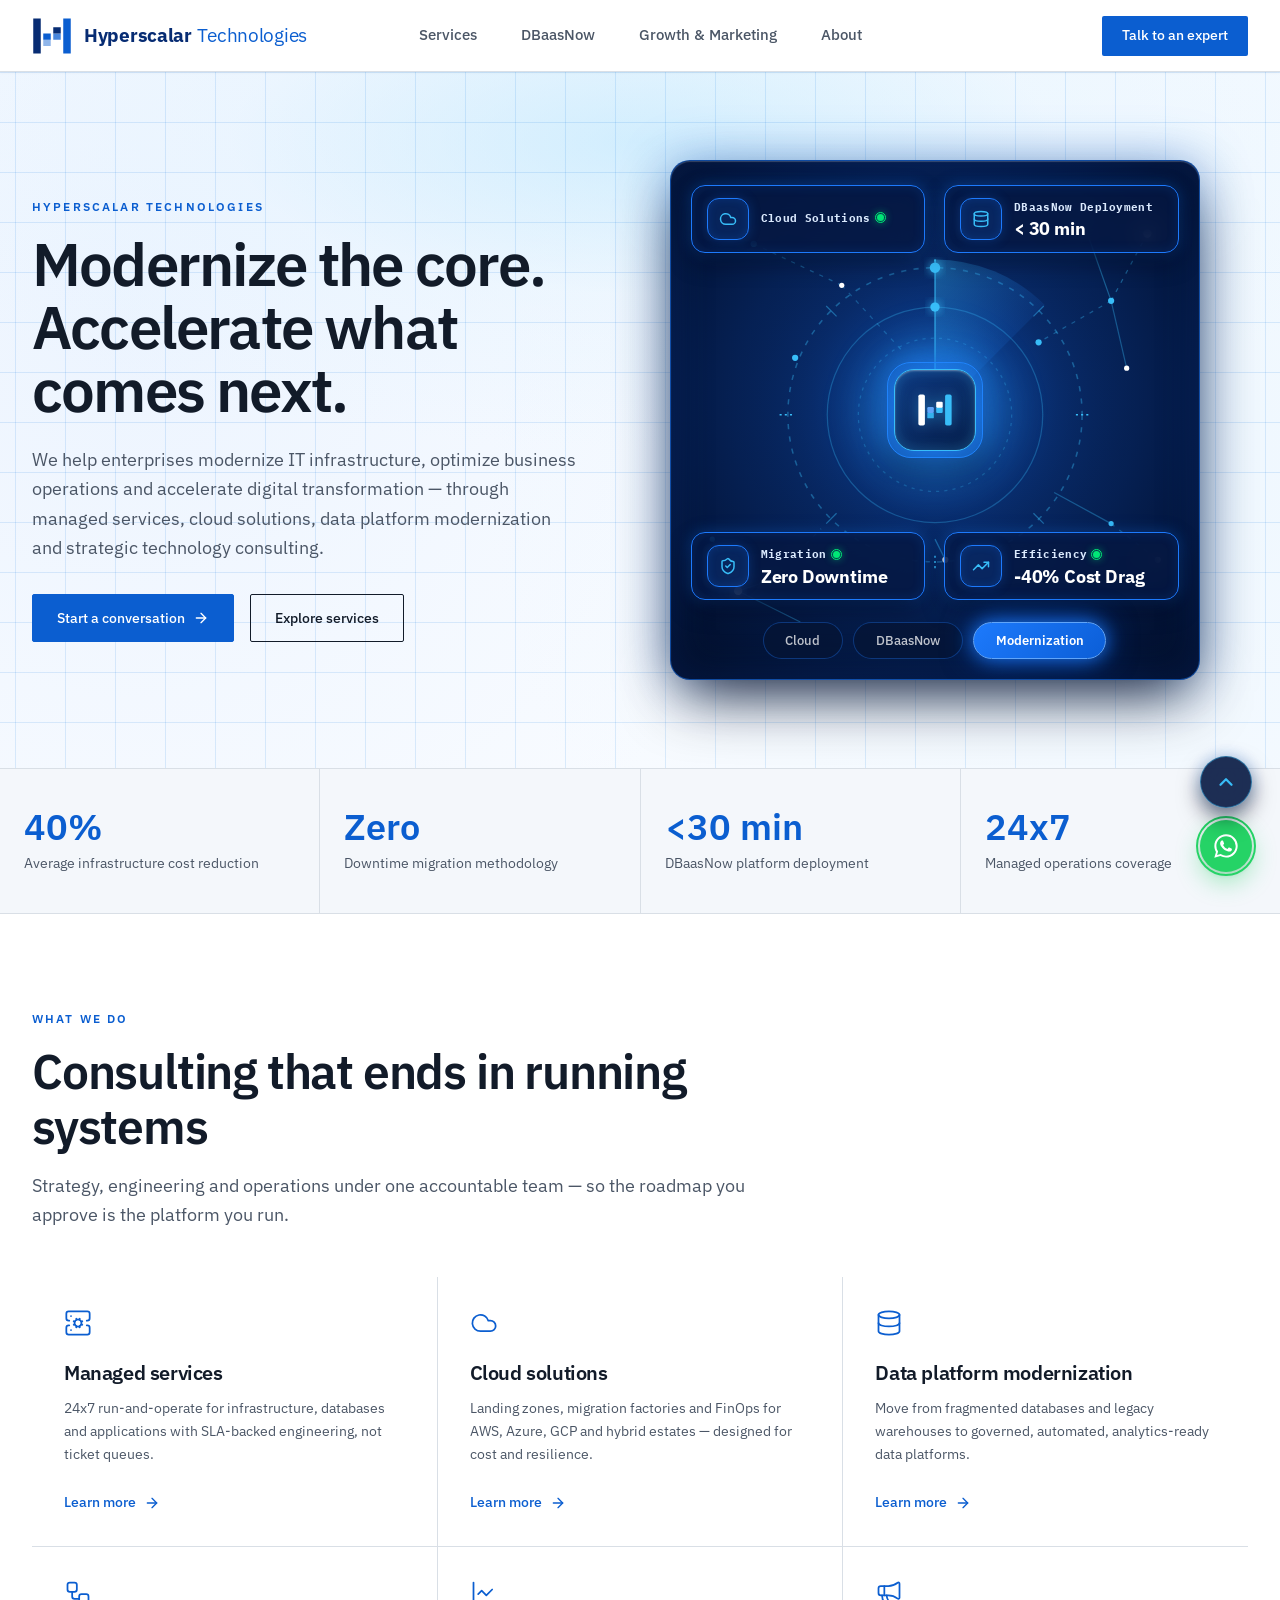
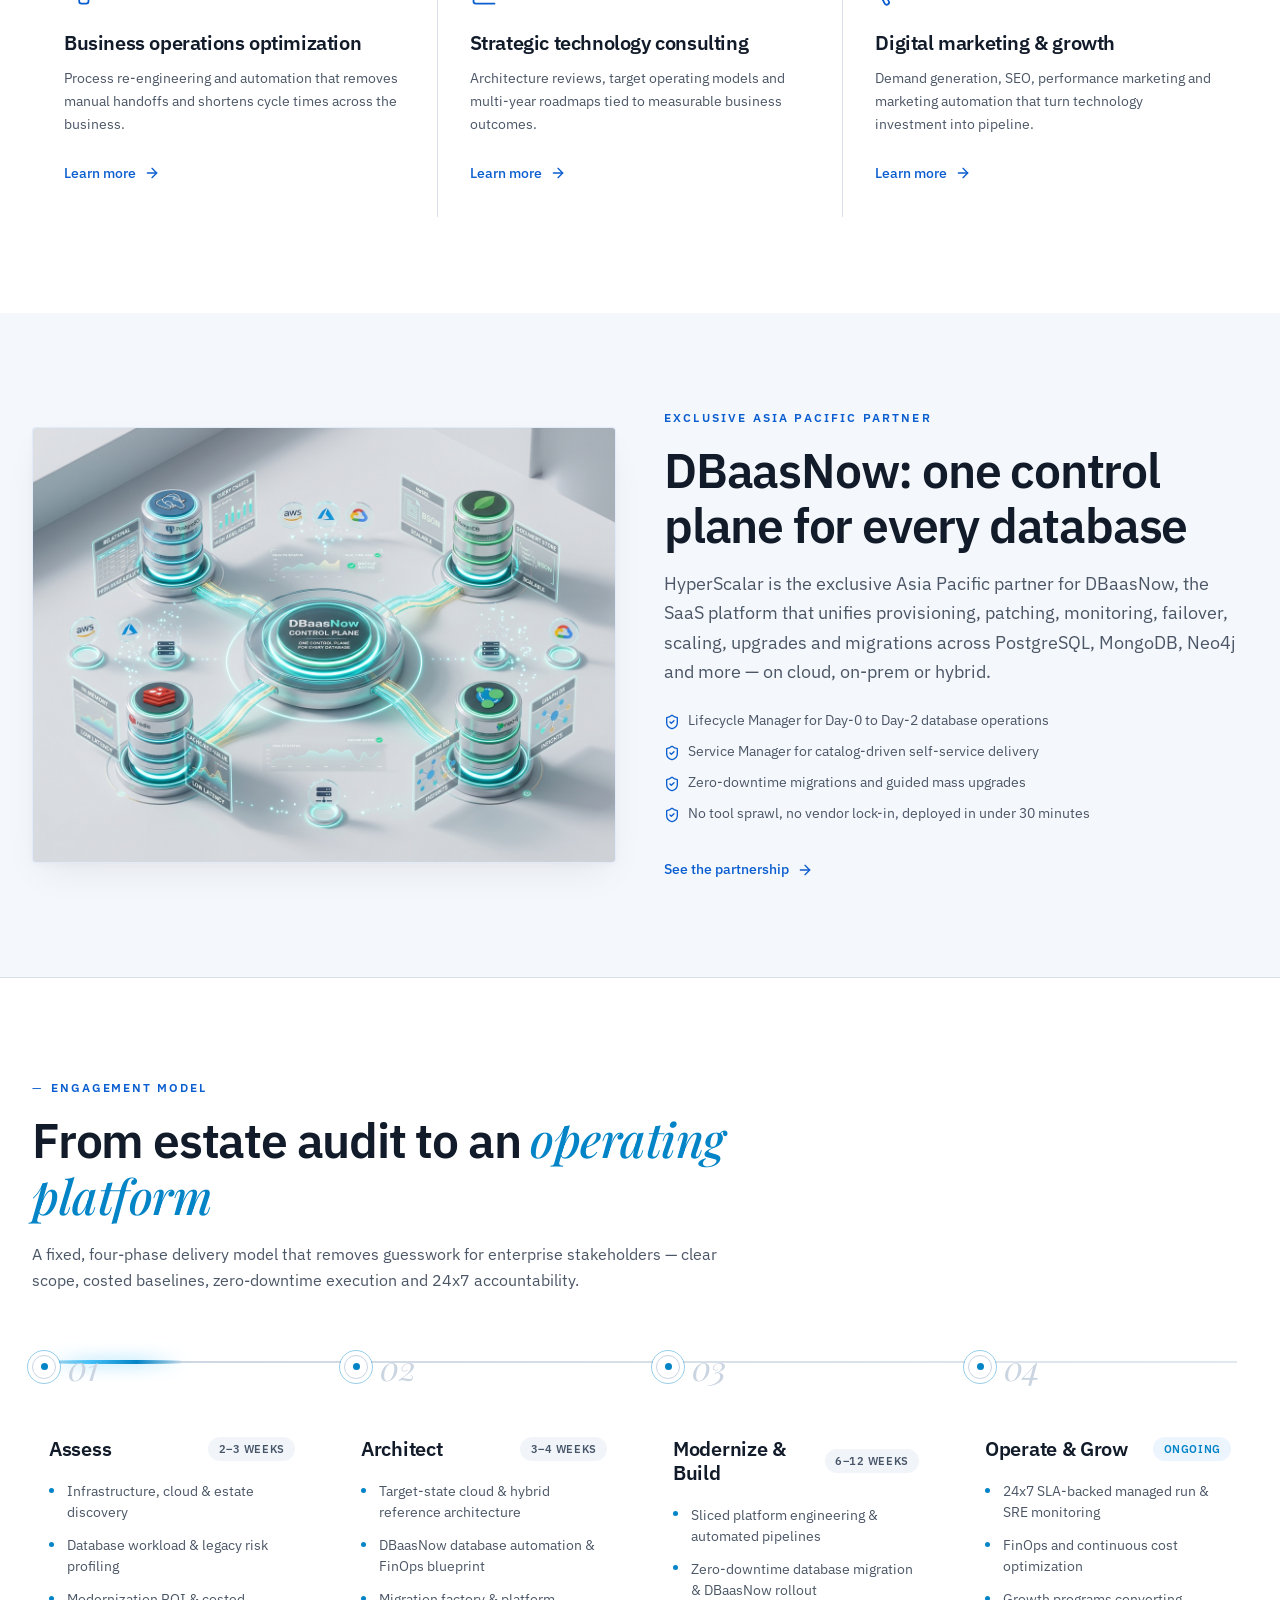
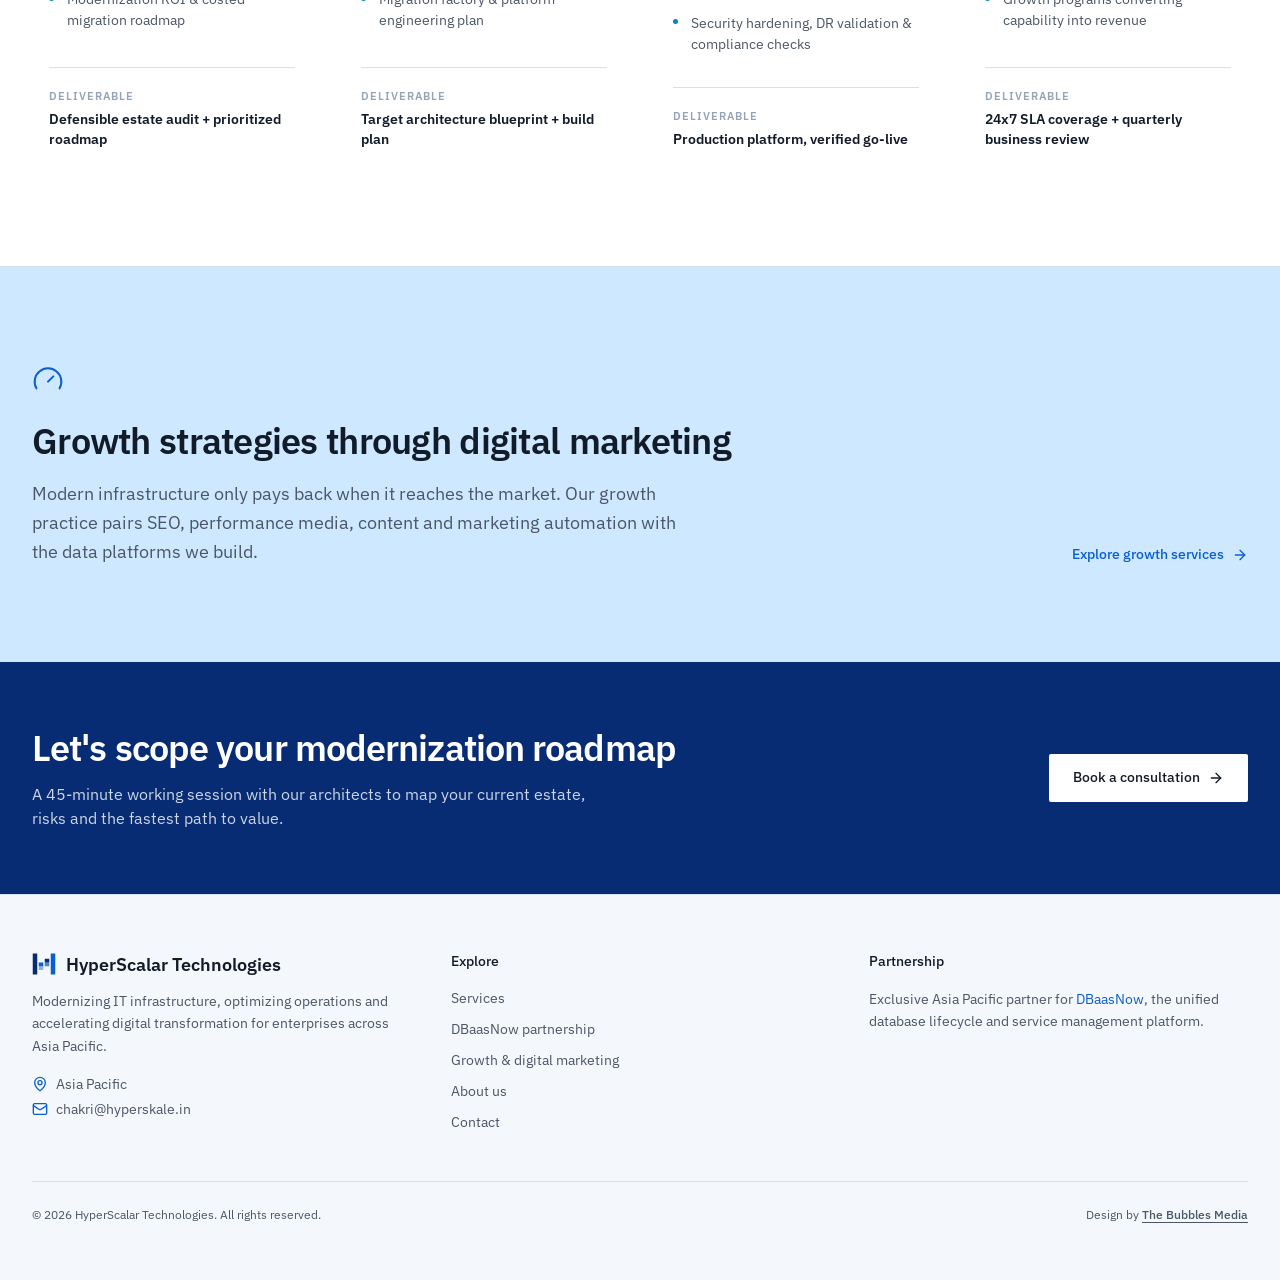
==== commit 68bf35d1: "hv" ====
--- a/index.html
+++ b/index.html
@@ -63,7 +63,7 @@
 
   <!-- Stylesheets -->
   <link rel="stylesheet" href="./assets/css/bootstrap.min.css" />
-  <link rel="stylesheet" href="./assets/css/style.css?v=fab_2" />
+  <link rel="stylesheet" href="./assets/css/style.css?v=logo_3" />
   <link rel="stylesheet" href="./assets/css/responsive.css" />
 
   <!-- Structured Data JSON-LD (AEO & GEO optimized) -->
@@ -133,12 +133,9 @@
           <rect x="9" y="14" width="6" height="5" fill="#0b5ed0" class="fill-brand"></rect>
           <rect x="17" y="9" width="6" height="5" fill="#072c73" class="fill-brand-deep"></rect>
         </svg>
-        <span class="brand-text-wrap">
-          <span class="brand-name">
-            <span class="brand-name-deep">Hyperscalar</span>
-            <span class="brand-name-brand">Technologies</span>
-          </span>
-          <span class="brand-tagline">Cloud &amp; Data Modernization</span>
+        <span class="brand-name">
+          <span class="brand-name-deep">Hyperscalar</span>
+          <span class="brand-name-brand">Technologies</span>
         </span>
       </a>
       <nav class="desktop-nav" aria-label="Main Navigation">
--- a/assets/css/style.css
+++ b/assets/css/style.css
@@ -258,38 +258,34 @@
   display: inline-flex;
   flex-direction: column;
   justify-content: center;
-  gap: 0.125rem;
   text-decoration: none;
 }
 
 .brand-name {
-  font-size: 1.125rem;
-  font-weight: 700;
-  line-height: 1.15;
-  letter-spacing: -0.02em;
-  display: flex;
+  font-size: 1.1875rem;
+  font-weight: 400;
+  line-height: 1.2;
+  letter-spacing: -0.015em;
+  display: inline-flex;
   align-items: baseline;
   gap: 0.35rem;
   white-space: nowrap;
 }
 
 .brand-name-deep {
+  font-weight: 700;
   color: var(--color-brand-deep);
   transition: color var(--transition-fast);
 }
 
 .brand-name-brand {
+  font-weight: 400;
   color: var(--color-brand);
   transition: color var(--transition-fast);
 }
 
 .brand-tagline {
-  font-size: 0.625rem;
-  font-weight: 600;
-  letter-spacing: 0.08em;
-  text-transform: uppercase;
-  color: var(--color-ink-soft);
-  line-height: 1;
+  display: none;
 }
 
 .brand-logo-link:hover .brand-name-deep {
@@ -311,12 +307,8 @@
     height: 36px;
   }
   .brand-name {
-    font-size: 0.95rem;
+    font-size: 1rem;
     gap: 0.25rem;
-  }
-  .brand-tagline {
-    font-size: 0.5625rem;
-    letter-spacing: 0.05em;
   }
 }
 
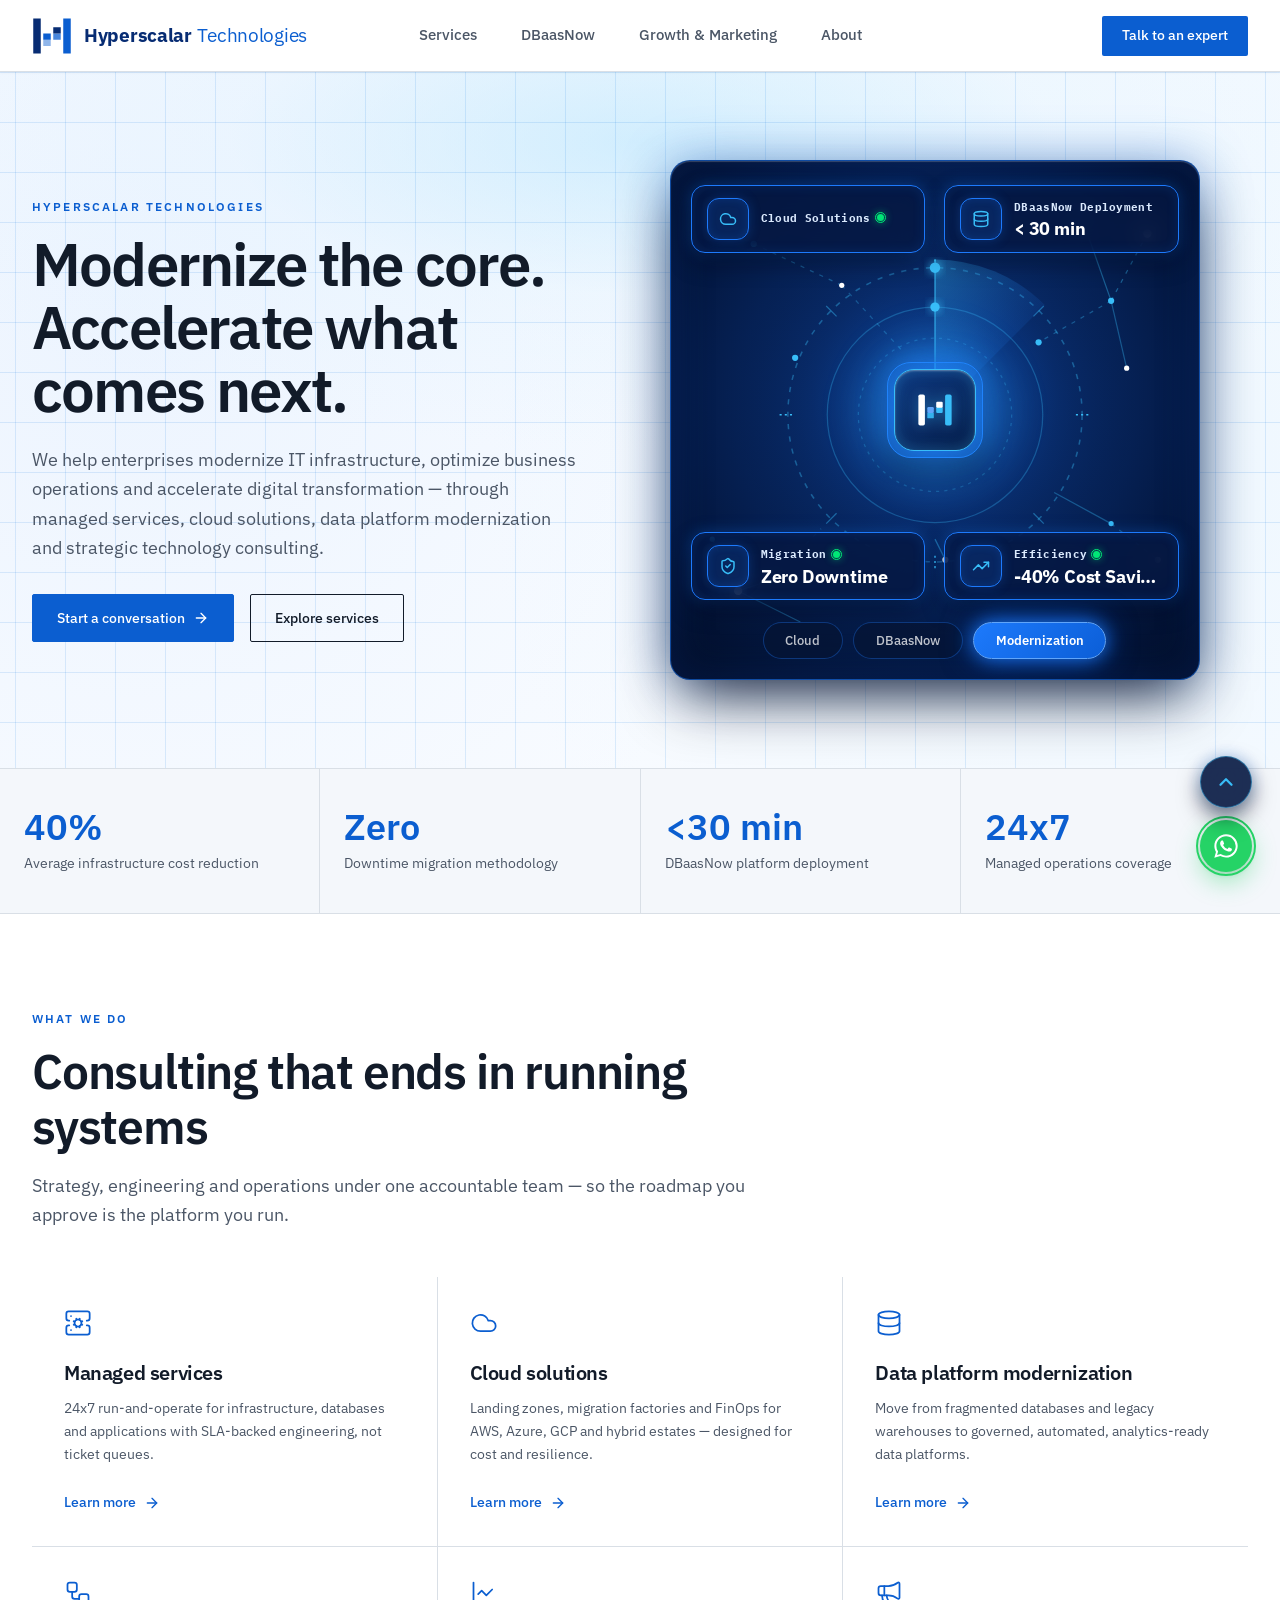
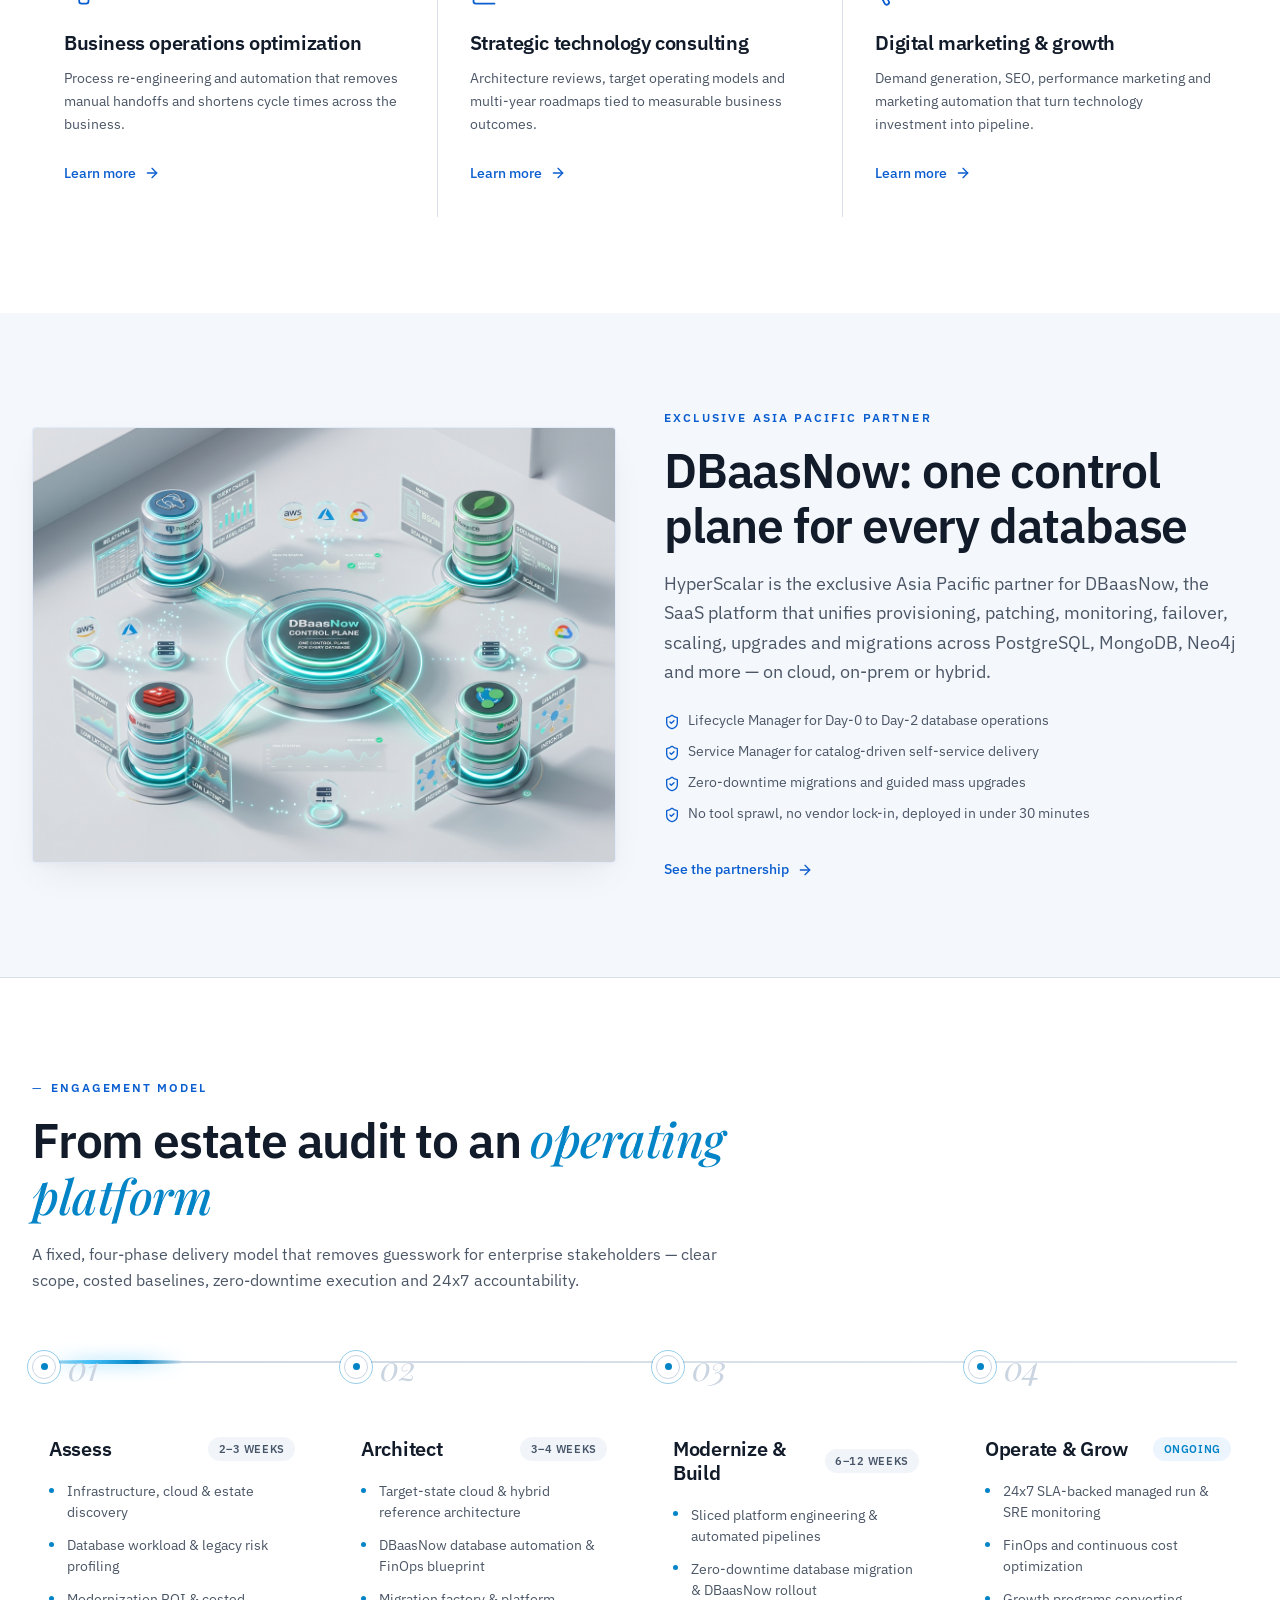
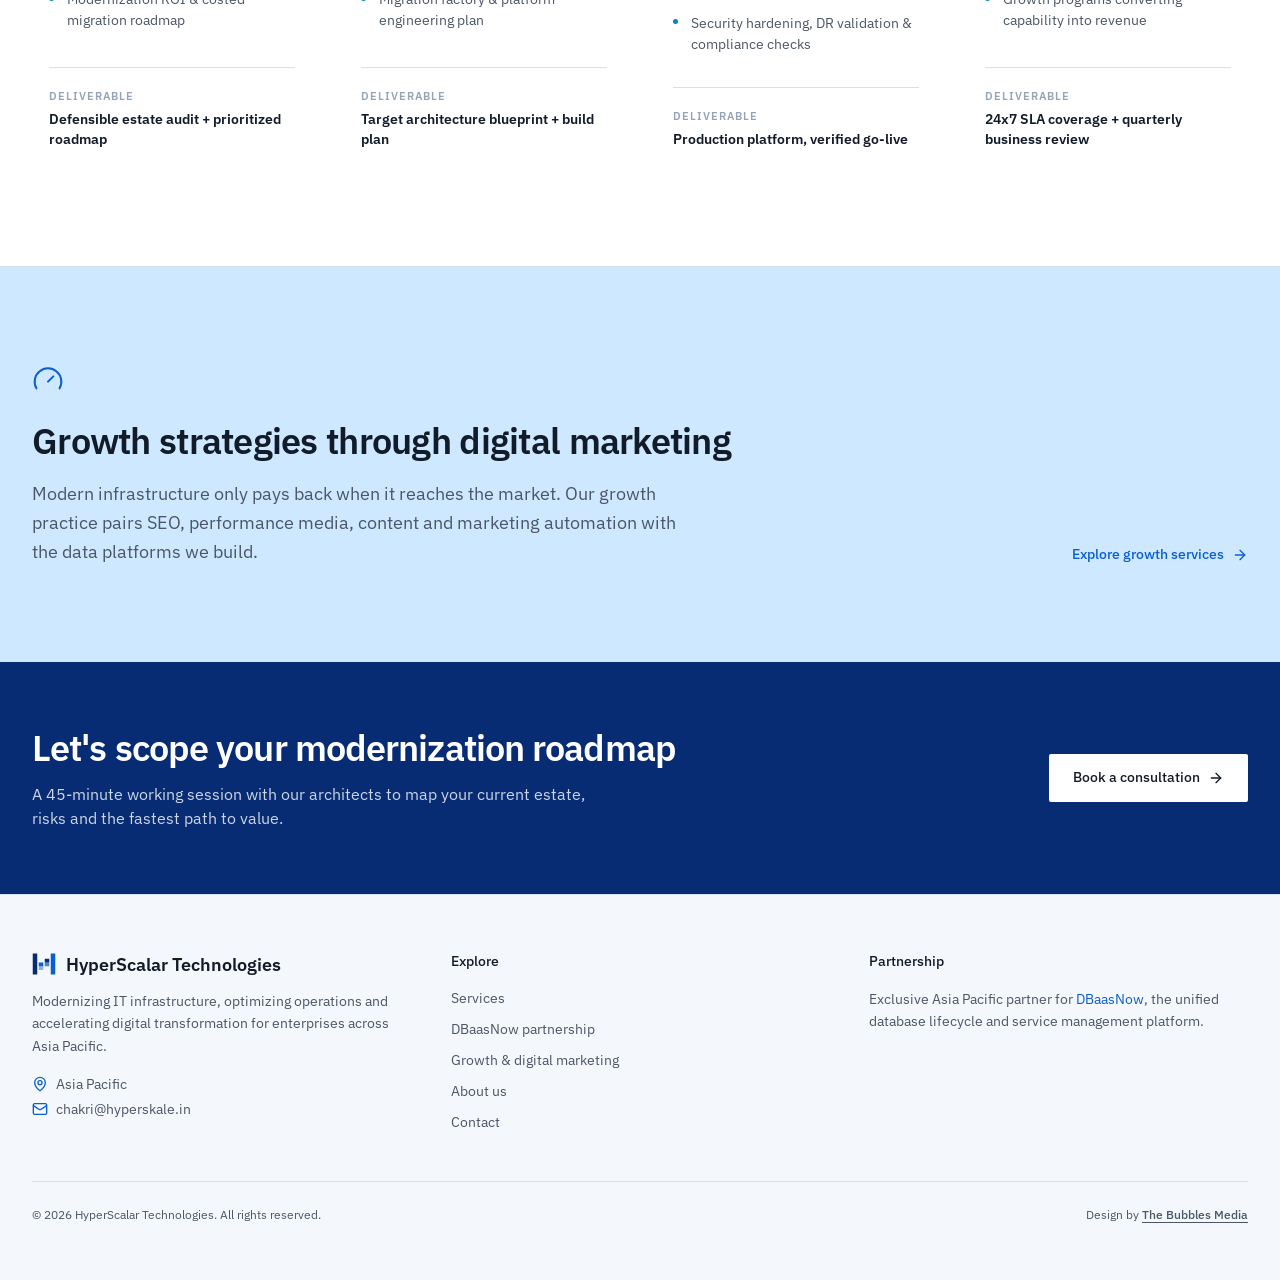
==== commit adfc01b9: "fd" ====
--- a/index.html
+++ b/index.html
@@ -3,18 +3,21 @@
 
 <head>
   <!-- Google Tag Manager -->
-  <script>(function(w,d,s,l,i){w[l]=w[l]||[];w[l].push({'gtm.start':
-  new Date().getTime(),event:'gtm.js'});var f=d.getElementsByTagName(s)[0],
-  j=d.createElement(s),dl=l!='dataLayer'?'&l='+l:'';j.async=true;j.src=
-  'https://www.googletagmanager.com/gtm.js?id='+i+dl;f.parentNode.insertBefore(j,f);
-  })(window,document,'script','dataLayer','GTM-PN576P2M');</script>
+  <script>(function (w, d, s, l, i) {
+      w[l] = w[l] || []; w[l].push({
+        'gtm.start':
+          new Date().getTime(), event: 'gtm.js'
+      }); var f = d.getElementsByTagName(s)[0],
+        j = d.createElement(s), dl = l != 'dataLayer' ? '&l=' + l : ''; j.async = true; j.src =
+          'https://www.googletagmanager.com/gtm.js?id=' + i + dl; f.parentNode.insertBefore(j, f);
+    })(window, document, 'script', 'dataLayer', 'GTM-PN576P2M');</script>
   <!-- End Google Tag Manager -->
 
   <!-- Google tag (gtag.js) -->
   <script async src="https://www.googletagmanager.com/gtag/js?id=G-T5CRFQL74B"></script>
   <script>
     window.dataLayer = window.dataLayer || [];
-    function gtag(){dataLayer.push(arguments);}
+    function gtag() { dataLayer.push(arguments); }
     gtag('js', new Date());
 
     gtag('config', 'G-T5CRFQL74B');
@@ -116,8 +119,8 @@
 
 <body>
   <!-- Google Tag Manager (noscript) -->
-  <noscript><iframe src="https://www.googletagmanager.com/ns.html?id=GTM-PN576P2M"
-  height="0" width="0" style="display:none;visibility:hidden"></iframe></noscript>
+  <noscript><iframe src="https://www.googletagmanager.com/ns.html?id=GTM-PN576P2M" height="0" width="0"
+      style="display:none;visibility:hidden"></iframe></noscript>
   <!-- End Google Tag Manager (noscript) -->
 
   <!-- Header -->
@@ -412,7 +415,7 @@
                   <span class="card-label">Efficiency</span>
                   <span class="card-live-dot" aria-hidden="true"></span>
                 </div>
-                <div class="card-value">-40% Cost Drag</div>
+                <div class="card-value">-40% Cost Savings</div>
               </div>
             </div>
           </div>
@@ -697,7 +700,8 @@
             From estate audit to an <span class="heading-serif-italic">operating platform</span>
           </h2>
           <p class="engagement-lead">
-            A fixed, four-phase delivery model that removes guesswork for enterprise stakeholders — clear scope, costed baselines, zero-downtime execution and 24x7 accountability.
+            A fixed, four-phase delivery model that removes guesswork for enterprise stakeholders — clear scope, costed
+            baselines, zero-downtime execution and 24x7 accountability.
           </p>
         </div>
 
@@ -911,7 +915,9 @@
         </div>
         <div>
           <p class="footer-col-title">Partnership</p>
-          <p class="footer-text">Exclusive Asia Pacific partner for <a href="https://dbaasnow.com/welcome/" target="_blank" rel="noopener noreferrer">DBaasNow</a>, the unified database lifecycle and service management platform.</p>
+          <p class="footer-text">Exclusive Asia Pacific partner for <a href="https://dbaasnow.com/welcome/"
+              target="_blank" rel="noopener noreferrer">DBaasNow</a>, the unified database lifecycle and service
+            management platform.</p>
         </div>
       </div>
       <div class="footer-bottom-bar">
@@ -926,26 +932,23 @@
   <div class="floating-actions-dock" role="region" aria-label="Floating quick actions">
     <!-- WhatsApp Direct Chat Button -->
     <a href="https://wa.me/918341823833?text=Hi%20HyperScalar%20Technologies%2C%20I%20would%20like%20to%20learn%20more%20about%20your%20services."
-      class="fab-btn fab-whatsapp"
-      target="_blank"
-      rel="noopener noreferrer"
+      class="fab-btn fab-whatsapp" target="_blank" rel="noopener noreferrer"
       aria-label="Chat with us on WhatsApp (+91 83418 23833)">
       <span class="fab-whatsapp-pulse" aria-hidden="true"></span>
-      <svg xmlns="http://www.w3.org/2000/svg" width="28" height="28" viewBox="0 0 24 24" fill="currentColor" aria-hidden="true">
-        <path d="M12.031 2C6.51 2 2.031 6.478 2.031 11.997c0 1.84.5 3.565 1.373 5.053L2 22l5.12-1.344a9.93 9.93 0 0 0 4.911 1.282h.004c5.52 0 9.998-4.478 9.998-9.997 0-2.671-1.04-5.182-2.929-7.071A9.94 9.94 0 0 0 12.031 2zm0 18.257a8.27 8.27 0 0 1-4.218-1.154l-.302-.18-3.136.823.837-3.056-.197-.314a8.25 8.25 0 0 1-1.267-4.38c0-4.57 3.72-8.287 8.287-8.287 2.213 0 4.294.863 5.86 2.428a8.23 8.23 0 0 1 2.424 5.859c0 4.57-3.72 8.287-8.288 8.287zm4.542-6.198c-.249-.125-1.472-.726-1.7-.809-.228-.083-.394-.125-.56.125-.166.249-.644.809-.789.975-.145.166-.29.187-.539.062a6.786 6.786 0 0 1-2.001-1.233 7.488 7.488 0 0 1-1.385-1.724c-.145-.249-.015-.384.11-.508.112-.112.249-.29.373-.436.124-.145.166-.249.249-.415.083-.166.042-.311-.021-.436-.062-.125-.56-1.349-.768-1.847-.202-.486-.407-.42-.56-.428h-.477c-.166 0-.436.062-.664.311-.228.249-.871.851-.871 2.075 0 1.224.892 2.407 1.016 2.573.125.166 1.753 2.678 4.248 3.755.594.256 1.058.41 1.42.525.597.19 1.14.163 1.57.099.479-.071 1.472-.602 1.68-1.183.208-.581.208-1.079.145-1.183-.062-.104-.228-.166-.477-.29z"/>
+      <svg xmlns="http://www.w3.org/2000/svg" width="28" height="28" viewBox="0 0 24 24" fill="currentColor"
+        aria-hidden="true">
+        <path
+          d="M12.031 2C6.51 2 2.031 6.478 2.031 11.997c0 1.84.5 3.565 1.373 5.053L2 22l5.12-1.344a9.93 9.93 0 0 0 4.911 1.282h.004c5.52 0 9.998-4.478 9.998-9.997 0-2.671-1.04-5.182-2.929-7.071A9.94 9.94 0 0 0 12.031 2zm0 18.257a8.27 8.27 0 0 1-4.218-1.154l-.302-.18-3.136.823.837-3.056-.197-.314a8.25 8.25 0 0 1-1.267-4.38c0-4.57 3.72-8.287 8.287-8.287 2.213 0 4.294.863 5.86 2.428a8.23 8.23 0 0 1 2.424 5.859c0 4.57-3.72 8.287-8.288 8.287zm4.542-6.198c-.249-.125-1.472-.726-1.7-.809-.228-.083-.394-.125-.56.125-.166.249-.644.809-.789.975-.145.166-.29.187-.539.062a6.786 6.786 0 0 1-2.001-1.233 7.488 7.488 0 0 1-1.385-1.724c-.145-.249-.015-.384.11-.508.112-.112.249-.29.373-.436.124-.145.166-.249.249-.415.083-.166.042-.311-.021-.436-.062-.125-.56-1.349-.768-1.847-.202-.486-.407-.42-.56-.428h-.477c-.166 0-.436.062-.664.311-.228.249-.871.851-.871 2.075 0 1.224.892 2.407 1.016 2.573.125.166 1.753 2.678 4.248 3.755.594.256 1.058.41 1.42.525.597.19 1.14.163 1.57.099.479-.071 1.472-.602 1.68-1.183.208-.581.208-1.079.145-1.183-.062-.104-.228-.166-.477-.29z" />
       </svg>
       <span class="fab-tooltip">Chat with us</span>
     </a>
 
     <!-- Up Scrolled / Scroll to Top Button -->
-    <button type="button"
-      id="scrollTopBtn"
-      class="fab-btn fab-scroll-top"
-      aria-label="Scroll to top of page">
+    <button type="button" id="scrollTopBtn" class="fab-btn fab-scroll-top" aria-label="Scroll to top of page">
       <svg xmlns="http://www.w3.org/2000/svg" width="22" height="22" viewBox="0 0 24 24" fill="none"
         stroke="currentColor" stroke-width="2.5" stroke-linecap="round" stroke-linejoin="round"
         class="lucide lucide-chevron-up" aria-hidden="true">
-        <path d="m18 15-6-6-6 6"/>
+        <path d="m18 15-6-6-6 6" />
       </svg>
     </button>
   </div>
